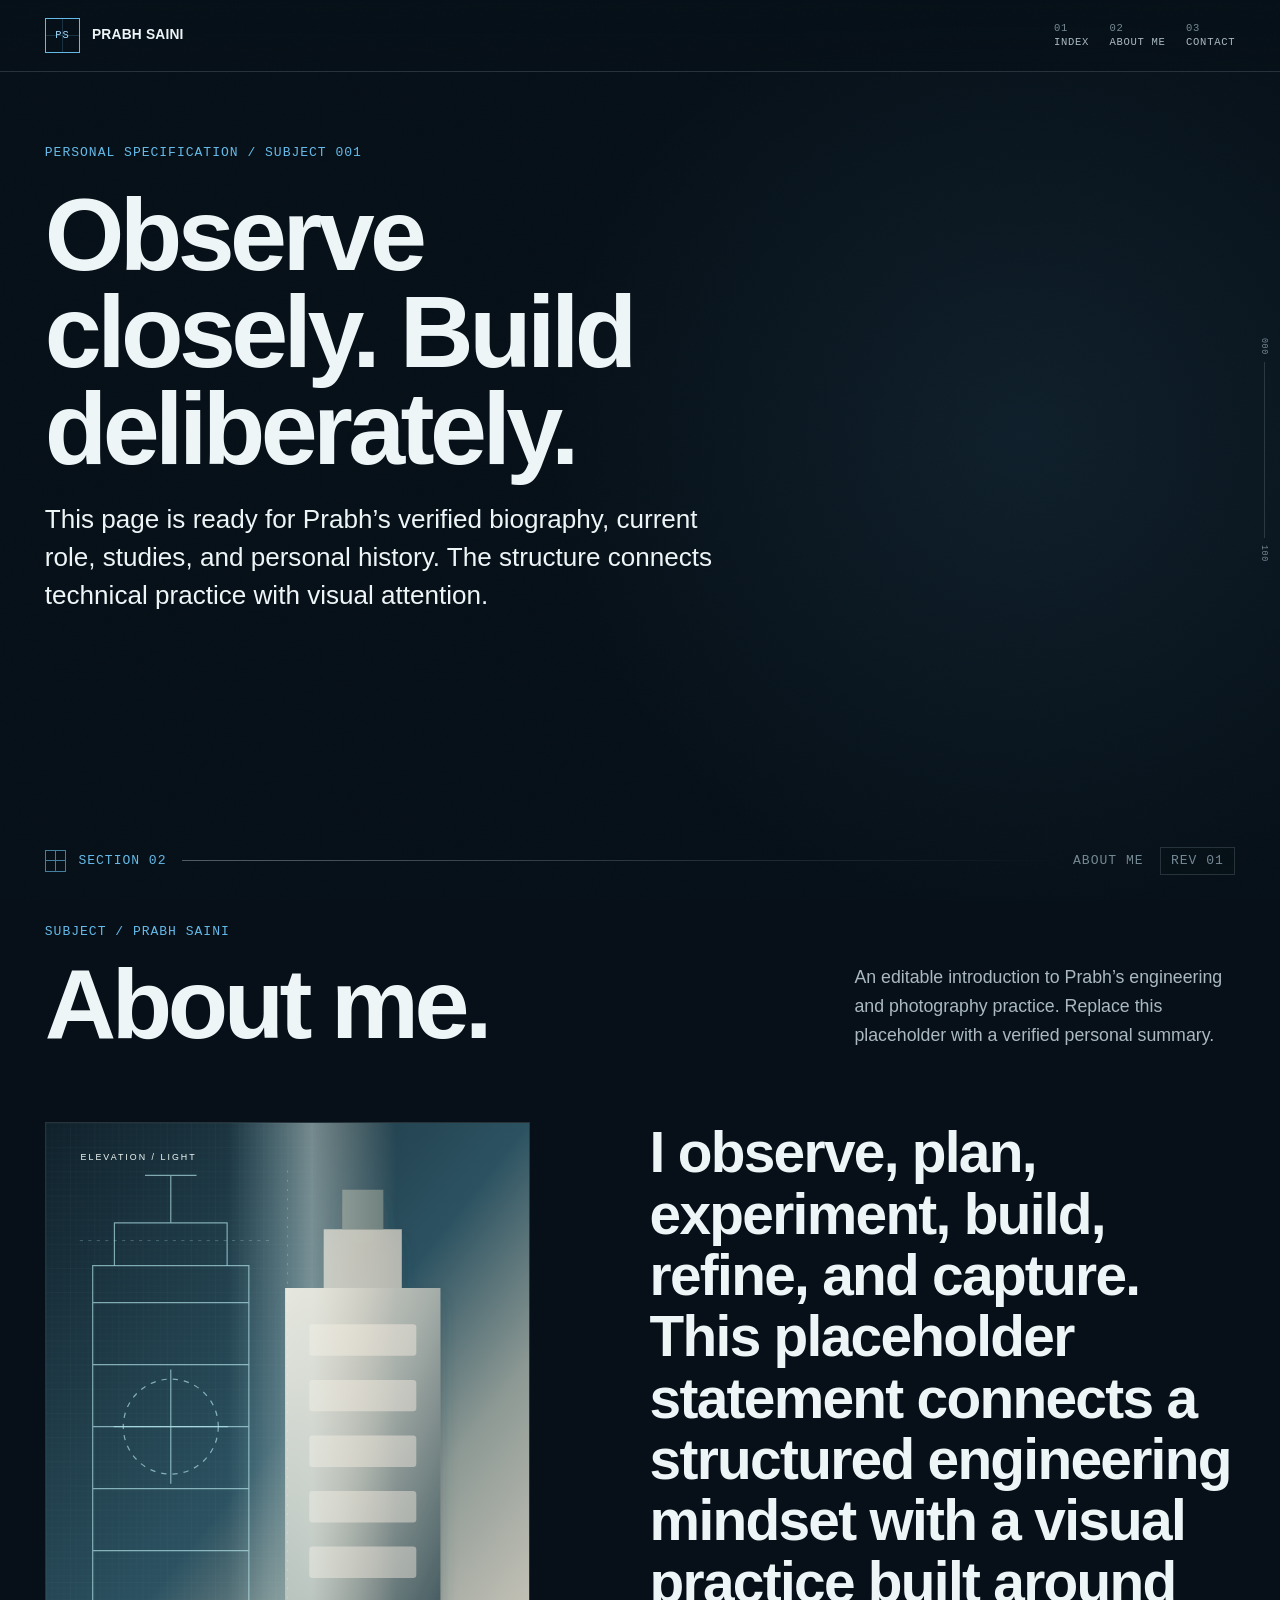
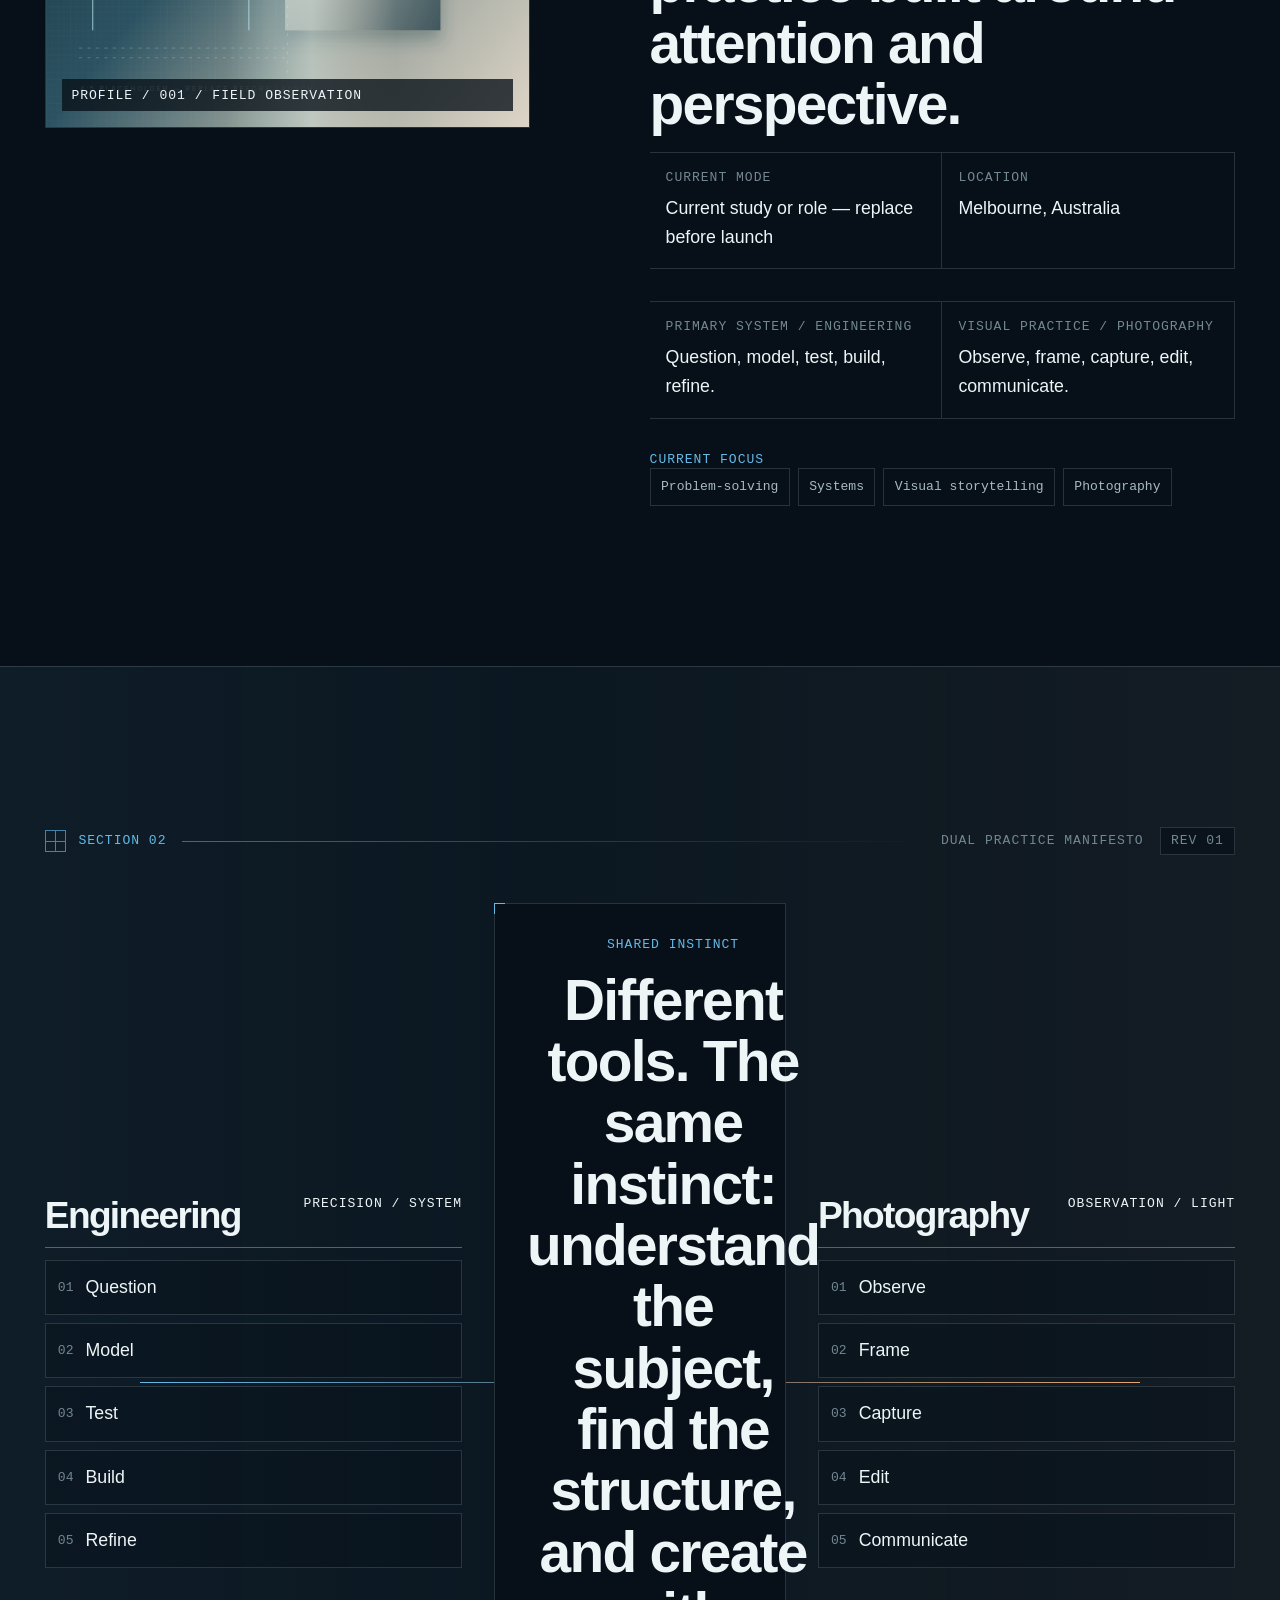
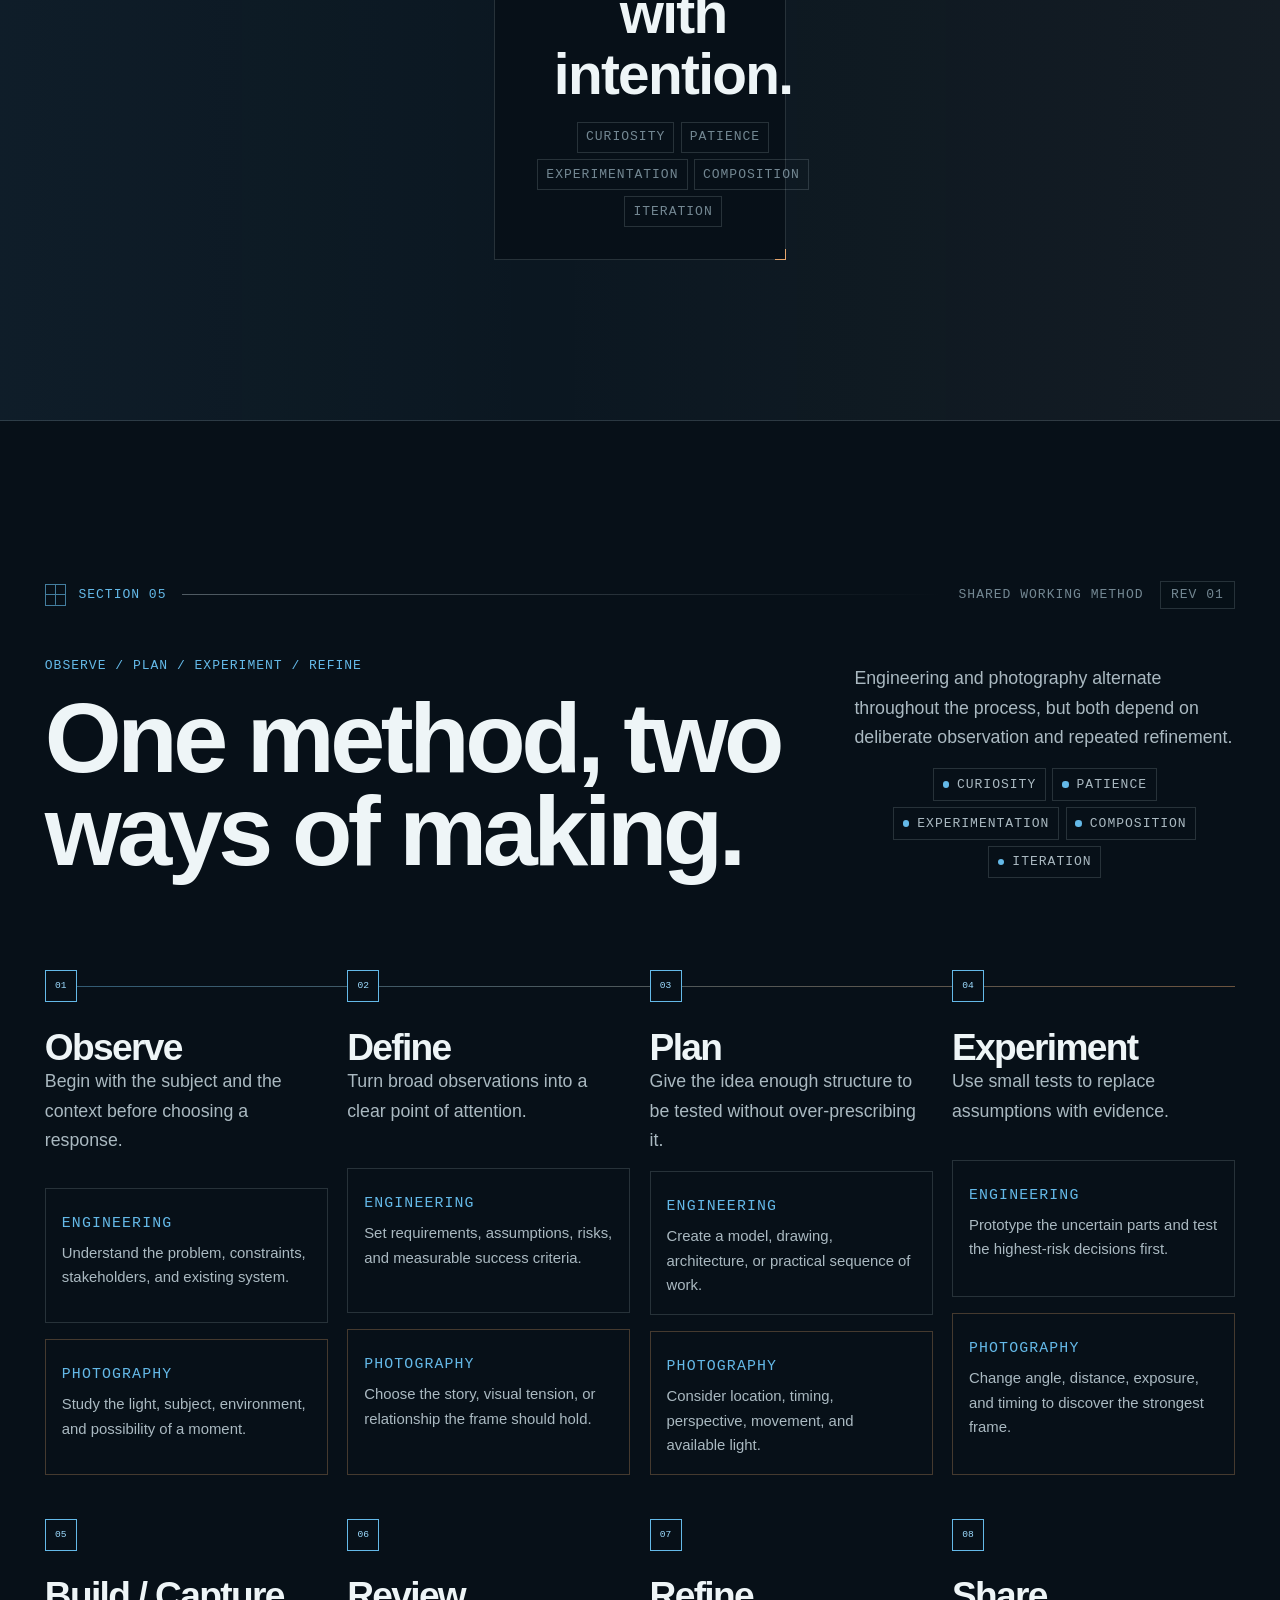
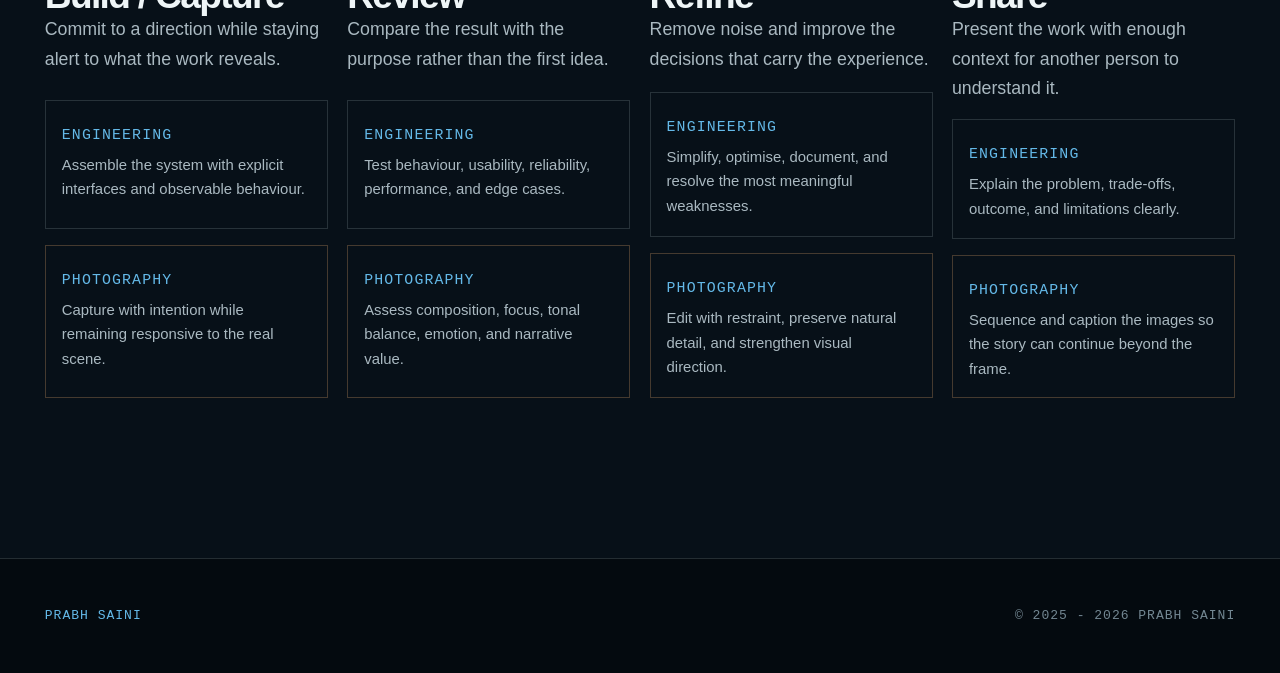
==== about/index.html @ 0a2c74df "Deploy Astro portfolio" ====
<!DOCTYPE html><html lang="en-AU"> <head><meta charset="UTF-8"><meta name="viewport" content="width=device-width, initial-scale=1"><meta name="theme-color" content="#071018"><meta name="color-scheme" content="dark"><meta name="generator" content="Astro v7.1.1"><link rel="icon" type="image/svg+xml" href="/favicon.svg"><link rel="sitemap" href="/sitemap-index.xml"><title>About — Prabh Saini</title> <meta name="description" content="About Prabh Saini’s connected engineering and photography practice."> <link rel="canonical" href="https://prabhsaini.au/about/"> <meta name="robots" content="noindex, follow"> <meta property="og:type" content="website"> <meta property="og:title" content="About — Prabh Saini"> <meta property="og:description" content="About Prabh Saini’s connected engineering and photography practice."> <meta property="og:url" content="https://prabhsaini.au/about/"> <meta property="og:image" content="https://prabhsaini.au/social-preview-placeholder.svg"> <meta property="og:site_name" content="Prabh Saini"> <meta property="og:locale" content="en_AU"> <meta name="twitter:card" content="summary_large_image"> <meta name="twitter:title" content="About — Prabh Saini"> <meta name="twitter:description" content="About Prabh Saini’s connected engineering and photography practice."> <meta name="twitter:image" content="https://prabhsaini.au/social-preview-placeholder.svg"> <style>.shared-principle-node[data-astro-cid-hd32jpot]{align-items:center;gap:var(--space-2);border:1px solid var(--colour-line-secondary);color:var(--colour-text-secondary);padding:.4rem .55rem;display:inline-flex}.shared-principle-node[data-astro-cid-hd32jpot]:before{aspect-ratio:1;content:"";background:var(--colour-accent-blue);border-radius:50%;width:.4rem}
</style><link rel="stylesheet" href="/assets/BaseLayout.zfafCx65.css"></head> <body class> <a class="skip-link" href="#main-content">Skip to main content</a> <header class="site-header" data-site-header> <a class="site-identity" href="/" aria-label="Prabh Saini — home"> <span class="site-identity__mark" aria-hidden="true">PS</span> <span class="site-identity__text"> <strong>Prabh Saini</strong> </span> </a> <nav class="desktop-navigation" aria-label="Primary navigation"> <ol role="list"> <li> <a href="/" data-section-link="hero"> <span aria-hidden="true">01</span> Index </a> </li><li> <a href="/#about" data-section-link="about"> <span aria-hidden="true">02</span> About me </a> </li><li> <a href="/#contact" data-section-link="contact"> <span aria-hidden="true">03</span> Contact </a> </li> </ol> </nav> <details class="mobile-navigation" data-mobile-nav> <summary> <span class="visually-hidden">Primary menu</span> <span class="mobile-navigation__label technical">Index</span> <span class="mobile-navigation__icon" aria-hidden="true"><i></i><i></i></span> </summary> <div class="mobile-navigation__sheet"> <p class="eyebrow">Drawing index / Navigate</p> <nav aria-label="Mobile navigation"> <ol role="list"> <li> <a href="/"> <span class="technical">01</span> Index </a> </li><li> <a href="/#about"> <span class="technical">02</span> About me </a> </li><li> <a href="/#contact"> <span class="technical">03</span> Contact </a> </li> </ol> </nav> <p class="mobile-navigation__status technical">Static build / Revision 01</p> </div> </details> </header> <div class="scroll-progress" aria-hidden="true"> <span class="scroll-progress__label technical">000</span> <span class="scroll-progress__track"><i data-scroll-progress></i></span> <span class="scroll-progress__label technical">100</span> </div> <main id="main-content" tabindex="-1">  <header class="page-hero"> <div class="blueprint-grid" aria-hidden="true"></div> <div class="page-shell page-hero__layout"> <div class="page-hero__copy"> <p class="eyebrow">Personal specification / Subject 001</p> <h1>Observe closely. Build deliberately.</h1> <p class="lede">
This page is ready for Prabh’s verified biography, current role, studies, and personal
					history. The structure connects technical practice with visual attention.
</p> </div> </div> </header> <section class="section-shell page-shell" id="about" aria-labelledby="about-title"> <div class="section-indicator"> <span class="section-marker technical">Section 02</span> <span class="section-indicator__line" aria-hidden="true"></span> <span class="technical">About me</span> <span class="revision-tag technical">REV 01</span> </div> <div class="section-heading" data-reveal> <div> <p class="eyebrow">Subject / Prabh Saini</p> <h2 id="about-title">About me.</h2> </div> <p>An editable introduction to Prabh’s engineering and photography practice. Replace this placeholder with a verified personal summary.</p> </div> <div class="profile-specification"> <figure data-reveal="true" class="technical-frame profile-specification__image"> <div class="crop-marks" aria-hidden="true"></div>  <div data-image-frame>  <img src="/assets/blueprint-portrait-4x5.Lexrg_JC_ZaCKYN.svg" srcset="/assets/blueprint-portrait-4x5.Lexrg_JC_Z2chwe2.svg 400w, /assets/blueprint-portrait-4x5.Lexrg_JC_Tl4GO.svg 640w, /assets/blueprint-portrait-4x5.Lexrg_JC_ZwLCl6.svg 960w, /assets/blueprint-portrait-4x5.Lexrg_JC_ZaCKYN.svg 1200w" alt="Portrait-format blueprint-to-reality placeholder awaiting Prabh’s profile photograph." sizes="(max-width: 48rem) 88vw, 42vw" loading="lazy" decoding="async" width="1200" height="1500"> </div> <figcaption class="technical">Profile / 001 / Field observation</figcaption>  </figure> <div class="profile-specification__content" data-reveal> <div class="profile-specification__biography"> <p class="statement">I observe, plan, experiment, build, refine, and capture. This placeholder statement connects a structured engineering mindset with a visual practice built around attention and perspective.</p> <dl class="specification-list"> <div> <dt class="technical">Current mode</dt> <dd>Current study or role — replace before launch</dd> </div> <div> <dt class="technical">Location</dt> <dd>Melbourne, Australia</dd> </div> </dl> </div> <dl class="specification-list"> <div> <dt class="technical">Primary system / Engineering</dt> <dd>Question, model, test, build, refine.</dd> </div> <div> <dt class="technical">Visual practice / Photography</dt> <dd>Observe, frame, capture, edit, communicate.</dd> </div> </dl> <div> <p class="eyebrow">Current focus</p> <ul class="principles-list" role="list"> <li>Problem-solving</li><li>Systems</li><li>Visual storytelling</li><li>Photography</li> </ul> </div>  </div> </div> </section> <section class="manifesto section-shell" aria-labelledby="manifesto-title"> <div class="page-shell"> <div class="section-indicator"> <span class="section-marker technical">Section 02</span> <span class="section-indicator__line" aria-hidden="true"></span> <span class="technical">Dual practice manifesto</span> <span class="revision-tag technical">REV 01</span> </div> <h2 class="visually-hidden" id="manifesto-title">How engineering and photography connect</h2> <div class="manifesto__diagram"> <div class="practice-path" data-reveal> <div class="practice-path__heading"> <h3>Engineering</h3> <span class="technical">Precision / System</span> </div> <ol role="list"> <li>Question</li><li>Model</li><li>Test</li><li>Build</li><li>Refine</li> </ol> </div> <div class="manifesto__shared technical-frame" data-reveal> <p class="eyebrow">Shared instinct</p> <p class="statement">Different tools. The same instinct: understand the subject, find the structure, and create with intention.</p> <div class="shared-nodes technical"> <span>Curiosity</span><span>Patience</span><span>Experimentation</span><span>Composition</span><span>Iteration</span> </div> </div> <div class="practice-path" data-reveal> <div class="practice-path__heading"> <h3>Photography</h3> <span class="technical">Observation / Light</span> </div> <ol role="list"> <li>Observe</li><li>Frame</li><li>Capture</li><li>Edit</li><li>Communicate</li> </ol> </div> <div class="manifesto__connection" aria-hidden="true"> <span class="construction-line" data-draw aria-hidden="true"></span> </div> </div> </div> </section> <section class="section-shell page-shell" id="process" aria-labelledby="process-title"> <div class="section-indicator"> <span class="section-marker technical">Section 05</span> <span class="section-indicator__line" aria-hidden="true"></span> <span class="technical">Shared working method</span> <span class="revision-tag technical">REV 01</span> </div> <div class="section-heading" data-reveal> <div> <p class="eyebrow">Observe / Plan / Experiment / Refine</p> <h2 id="process-title">One method, two ways of making.</h2> </div> <div> <p>
Engineering and photography alternate throughout the process, but both depend on deliberate
				observation and repeated refinement.
</p> <div class="shared-nodes"> <span class="shared-principle-node technical" data-astro-cid-hd32jpot>Curiosity</span><span class="shared-principle-node technical" data-astro-cid-hd32jpot>Patience</span><span class="shared-principle-node technical" data-astro-cid-hd32jpot>Experimentation</span><span class="shared-principle-node technical" data-astro-cid-hd32jpot>Composition</span><span class="shared-principle-node technical" data-astro-cid-hd32jpot>Iteration</span> </div> </div> </div> <div class="process-diagram"> <article class="process-step" data-reveal> <div> <h3>Observe</h3> <p>Begin with the subject and the context before choosing a response.</p> </div> <div class="process-step__practice"> <p class="eyebrow">Engineering</p> <p>Understand the problem, constraints, stakeholders, and existing system.</p> </div> <div class="process-step__practice process-step__practice--photo"> <p class="eyebrow">Photography</p> <p>Study the light, subject, environment, and possibility of a moment.</p> </div> </article><article class="process-step" data-reveal> <div> <h3>Define</h3> <p>Turn broad observations into a clear point of attention.</p> </div> <div class="process-step__practice"> <p class="eyebrow">Engineering</p> <p>Set requirements, assumptions, risks, and measurable success criteria.</p> </div> <div class="process-step__practice process-step__practice--photo"> <p class="eyebrow">Photography</p> <p>Choose the story, visual tension, or relationship the frame should hold.</p> </div> </article><article class="process-step" data-reveal> <div> <h3>Plan</h3> <p>Give the idea enough structure to be tested without over-prescribing it.</p> </div> <div class="process-step__practice"> <p class="eyebrow">Engineering</p> <p>Create a model, drawing, architecture, or practical sequence of work.</p> </div> <div class="process-step__practice process-step__practice--photo"> <p class="eyebrow">Photography</p> <p>Consider location, timing, perspective, movement, and available light.</p> </div> </article><article class="process-step" data-reveal> <div> <h3>Experiment</h3> <p>Use small tests to replace assumptions with evidence.</p> </div> <div class="process-step__practice"> <p class="eyebrow">Engineering</p> <p>Prototype the uncertain parts and test the highest-risk decisions first.</p> </div> <div class="process-step__practice process-step__practice--photo"> <p class="eyebrow">Photography</p> <p>Change angle, distance, exposure, and timing to discover the strongest frame.</p> </div> </article><article class="process-step" data-reveal> <div> <h3>Build / Capture</h3> <p>Commit to a direction while staying alert to what the work reveals.</p> </div> <div class="process-step__practice"> <p class="eyebrow">Engineering</p> <p>Assemble the system with explicit interfaces and observable behaviour.</p> </div> <div class="process-step__practice process-step__practice--photo"> <p class="eyebrow">Photography</p> <p>Capture with intention while remaining responsive to the real scene.</p> </div> </article><article class="process-step" data-reveal> <div> <h3>Review</h3> <p>Compare the result with the purpose rather than the first idea.</p> </div> <div class="process-step__practice"> <p class="eyebrow">Engineering</p> <p>Test behaviour, usability, reliability, performance, and edge cases.</p> </div> <div class="process-step__practice process-step__practice--photo"> <p class="eyebrow">Photography</p> <p>Assess composition, focus, tonal balance, emotion, and narrative value.</p> </div> </article><article class="process-step" data-reveal> <div> <h3>Refine</h3> <p>Remove noise and improve the decisions that carry the experience.</p> </div> <div class="process-step__practice"> <p class="eyebrow">Engineering</p> <p>Simplify, optimise, document, and resolve the most meaningful weaknesses.</p> </div> <div class="process-step__practice process-step__practice--photo"> <p class="eyebrow">Photography</p> <p>Edit with restraint, preserve natural detail, and strengthen visual direction.</p> </div> </article><article class="process-step" data-reveal> <div> <h3>Share</h3> <p>Present the work with enough context for another person to understand it.</p> </div> <div class="process-step__practice"> <p class="eyebrow">Engineering</p> <p>Explain the problem, trade-offs, outcome, and limitations clearly.</p> </div> <div class="process-step__practice process-step__practice--photo"> <p class="eyebrow">Photography</p> <p>Sequence and caption the images so the story can continue beyond the frame.</p> </div> </article> </div> </section>  </main> <footer class="site-footer"> <div class="site-footer__identity"> <p class="eyebrow">Prabh Saini</p> </div> <div class="site-footer__meta technical"> <span>© 2025 - 2026 Prabh Saini</span> </div> </footer> <script type="module" src="/assets/BaseLayout.astro_astro_type_script_index_0_lang.kiUaNgzk.js"></script></body> </html>
---- assets/BaseLayout.zfafCx65.css ----
:root{--colour-background-primary:#071018;--colour-background-secondary:#0b1721;--colour-background-deep:#040a0f;--colour-surface:#101f2b;--colour-surface-elevated:#152735;--colour-line-primary:#deeef557;--colour-line-secondary:#deeef526;--colour-grid:#73b5dc17;--colour-text-primary:#eef5f7;--colour-text-secondary:#aab9c1;--colour-text-muted:#738792;--colour-accent-blue:#64b9e8;--colour-accent-bright:#9ddcff;--colour-accent-warm:#e6a66d;--colour-focus:#bce9ff;--colour-error:#ff8f8f;--colour-success:#84c9b1;--font-display:"Arial Narrow", "Aptos Display", "Segoe UI Variable Display", "Segoe UI", sans-serif;--font-body:"Aptos", "Segoe UI Variable Text", "Segoe UI", sans-serif;--font-technical:"Cascadia Mono", "SFMono-Regular", Consolas, "Liberation Mono", monospace;--step--1:clamp(.75rem, .72rem + .12vw, .82rem);--step-0:clamp(1rem, .95rem + .2vw, 1.125rem);--step-1:clamp(1.25rem, 1.11rem + .65vw, 1.65rem);--step-2:clamp(1.6rem, 1.32rem + 1.25vw, 2.4rem);--step-3:clamp(2.1rem, 1.55rem + 2.5vw, 3.75rem);--step-4:clamp(3rem, 1.7rem + 5.6vw, 6.75rem);--step-hero:clamp(4.1rem, 1.35rem + 11vw, 11.8rem);--space-1:.25rem;--space-2:.5rem;--space-3:.75rem;--space-4:1rem;--space-5:1.5rem;--space-6:2rem;--space-7:3rem;--space-8:4.5rem;--space-9:7rem;--space-10:10rem;--page-gutter:clamp(1rem, 3.5vw, 4.5rem);--content-max:94rem;--reading-max:44rem;--header-height:4.5rem;--grid-columns:12;--grid-gap:clamp(.75rem, 1.5vw, 1.5rem);--line-hairline:1px;--radius-small:.2rem;--radius-medium:.6rem;--shadow-deep:0 2rem 6rem #00000061;--focus-ring:0 0 0 3px #bce9ff47;--ease-interface:cubic-bezier(.22, 1, .36, 1);--ease-cinematic:cubic-bezier(.76, 0, .24, 1);--duration-fast:.18s;--duration-medium:.42s;--duration-slow:.9s}@media (width<=64rem){:root{--grid-columns:6;--header-height:4rem;--space-10:8rem}}@media (width<=40rem){:root{--grid-columns:4;--page-gutter:clamp(1rem, 4.5vw, 1.5rem);--space-9:5rem;--space-10:6rem}}*,:before,:after{box-sizing:border-box}html{scroll-behavior:smooth;text-size-adjust:100%}body,h1,h2,h3,h4,p,figure,blockquote,dl,dd{margin:0}body{min-width:20rem;min-height:100vh}ul[role=list],ol[role=list]{margin:0;padding:0;list-style:none}img,picture,svg,canvas,video{max-width:100%;display:block}img{height:auto}button,input,textarea,select{font:inherit}button,a{-webkit-tap-highlight-color:transparent}button{border:0}table{border-collapse:collapse}:target{scroll-margin-block:calc(var(--header-height) + 1.5rem)}@media (prefers-reduced-motion:reduce){html{scroll-behavior:auto}}body{font-family:var(--font-body);font-size:var(--step-0);color:var(--colour-text-primary);font-synthesis:none;text-rendering:optimizelegibility;line-height:1.65}h1,h2,h3,h4,.display-type{font-family:var(--font-display);letter-spacing:-.045em;text-wrap:balance;font-weight:650;line-height:.95}h1{font-size:var(--step-hero)}h2{font-size:var(--step-4)}h3{font-size:var(--step-2);line-height:1.08}h4{font-size:var(--step-1);line-height:1.2}p{color:var(--colour-text-secondary)}.technical,.eyebrow,.meta,.annotation{font-family:var(--font-technical);font-size:var(--step--1);letter-spacing:.075em;text-transform:uppercase;line-height:1.35}.eyebrow{color:var(--colour-accent-blue)}.lede{max-width:48rem;font-size:var(--step-1);color:var(--colour-text-primary);line-height:1.45}.statement{font-family:var(--font-display);font-size:var(--step-3);letter-spacing:-.03em;color:var(--colour-text-primary);text-wrap:balance;font-weight:560;line-height:1.08}.prose{max-width:var(--reading-max)}.prose>*+*{margin-block-start:1.2em}.prose h2,.prose h3{margin-block-start:1.8em}.prose ul,.prose ol{color:var(--colour-text-secondary);padding-inline-start:1.2rem}.prose li+li{margin-block-start:.45rem}@media (width<=40rem){h1,h2,h3{letter-spacing:-.035em}}.blueprint-grid{z-index:-1;pointer-events:none;background-image:linear-gradient(to right, var(--colour-grid) 1px, transparent 1px), linear-gradient(to bottom, var(--colour-grid) 1px, transparent 1px), linear-gradient(to right, #73b5dc0a 1px, transparent 1px), linear-gradient(to bottom, #73b5dc0a 1px, transparent 1px);background-position:50%;background-size:clamp(4rem,7vw,7rem) clamp(4rem,7vw,7rem),clamp(4rem,7vw,7rem) clamp(4rem,7vw,7rem),1rem 1rem,1rem 1rem;position:absolute;inset:0;mask-image:linear-gradient(#000,#000000b3 70%,#0000)}.technical-frame{border:1px solid var(--colour-line-secondary);background:linear-gradient(135deg,#64b9e80d,#0000 38%);position:relative}.technical-frame:before,.technical-frame:after{content:"";pointer-events:none;width:.7rem;height:.7rem;position:absolute}.technical-frame:before{border-block-start:1px solid var(--colour-accent-blue);border-inline-start:1px solid var(--colour-accent-blue);inset:-1px auto auto -1px}.technical-frame:after{border-inline-end:1px solid var(--colour-accent-warm);border-block-end:1px solid var(--colour-accent-warm);inset:auto -1px -1px auto}.crop-marks{pointer-events:none;background:linear-gradient(var(--colour-line-primary), var(--colour-line-primary)) 0 0 / 1.1rem 1px no-repeat, linear-gradient(var(--colour-line-primary), var(--colour-line-primary)) 0 0 / 1px 1.1rem no-repeat, linear-gradient(var(--colour-line-primary), var(--colour-line-primary)) 100% 0 / 1.1rem 1px no-repeat, linear-gradient(var(--colour-line-primary), var(--colour-line-primary)) 100% 0 / 1px 1.1rem no-repeat, linear-gradient(var(--colour-line-primary), var(--colour-line-primary)) 0 100% / 1.1rem 1px no-repeat, linear-gradient(var(--colour-line-primary), var(--colour-line-primary)) 0 100% / 1px 1.1rem no-repeat, linear-gradient(var(--colour-line-primary), var(--colour-line-primary)) 100% 100% / 1.1rem 1px no-repeat, linear-gradient(var(--colour-line-primary), var(--colour-line-primary)) 100% 100% / 1px 1.1rem no-repeat;position:absolute;inset:-.7rem}.dimension-line{align-items:center;gap:var(--space-3);color:var(--colour-text-muted);display:flex}.dimension-line:before,.dimension-line:after{content:"";background:var(--colour-line-secondary);flex:1;height:1px}.section-marker{align-items:center;gap:var(--space-3);color:var(--colour-accent-blue);display:inline-flex}.section-marker:before{content:"";opacity:.65;background:linear-gradient(currentColor,currentColor) 50%/1px 100% no-repeat,linear-gradient(90deg,currentColor,currentColor) 50%/100% 1px no-repeat;border:1px solid;width:1.35rem;height:1.35rem}.revision-tag{border:1px solid var(--colour-line-secondary);min-height:1.75rem;color:var(--colour-text-muted);background:#071018b3;align-items:center;padding-inline:.65rem;display:inline-flex}.focus-reticle{aspect-ratio:1;pointer-events:none;border:1px solid #9ddcffa6;width:clamp(4rem,8vw,7.5rem);position:absolute;inset:50% auto auto 50%;transform:translate(-50%,-50%)}.focus-reticle:before,.focus-reticle:after{content:"";background:#9ddcff80;position:absolute;inset:50% auto auto 50%;transform:translate(-50%,-50%)}.focus-reticle:before{width:145%;height:1px}.focus-reticle:after{width:1px;height:145%}.coordinate-label{color:var(--colour-text-muted);white-space:nowrap}.construction-line{background:linear-gradient(90deg, transparent, var(--colour-line-primary), transparent);transform-origin:0;height:1px}.blueprint-reveal{clip-path:inset(0);transition:clip-path var(--duration-slow) var(--ease-cinematic), filter var(--duration-slow) var(--ease-cinematic)}[data-motion=ready] .blueprint-reveal:not(.is-visible){clip-path:inset(0 100% 0 0);filter:saturate(.2)}@media (width<=40rem){.blueprint-grid{opacity:.72;background-size:4.5rem 4.5rem,4.5rem 4.5rem,1rem 1rem,1rem 1rem}}html{background:var(--colour-background-primary);scrollbar-color:var(--colour-accent-blue) var(--colour-background-deep)}body{background:radial-gradient(circle at 80% 8%, #64b9e817, transparent 30rem), var(--colour-background-primary);overflow-x:clip}body:before{z-index:1000;content:"";pointer-events:none;opacity:.17;mix-blend-mode:soft-light;background-image:url("data:image/svg+xml,%3Csvg viewBox='0 0 180 180' xmlns='http://www.w3.org/2000/svg'%3E%3Cfilter id='n'%3E%3CfeTurbulence type='fractalNoise' baseFrequency='.9' numOctaves='3' stitchTiles='stitch'/%3E%3C/filter%3E%3Crect width='100%25' height='100%25' filter='url(%23n)' opacity='.42'/%3E%3C/svg%3E");background-size:180px;position:fixed;inset:0}body.navigation-open{overflow:hidden}::selection{color:var(--colour-background-deep);background:var(--colour-accent-bright)}a{color:inherit;text-underline-offset:.23em;text-decoration-thickness:1px}a:hover{color:var(--colour-accent-bright)}:focus-visible{outline:2px solid var(--colour-focus);outline-offset:4px;box-shadow:var(--focus-ring)}.skip-link{inset:0 auto auto var(--page-gutter);z-index:2000;color:var(--colour-background-primary);background:var(--colour-focus);transition:transform var(--duration-fast) var(--ease-interface);padding:.8rem 1rem;position:fixed;transform:translateY(-140%)}.skip-link:focus{transform:translateY(.75rem)}.visually-hidden{clip:rect(0, 0, 0, 0)!important;white-space:nowrap!important;border:0!important;width:1px!important;height:1px!important;margin:-1px!important;padding:0!important;position:absolute!important;overflow:hidden!important}.page-shell{width:min(100% - (2 * var(--page-gutter)), var(--content-max));margin-inline:auto}.content-grid{grid-template-columns:repeat(var(--grid-columns), minmax(0, 1fr));gap:var(--grid-gap);display:grid}.section-shell{padding-block:var(--space-10);position:relative}.section-shell--compact{padding-block:var(--space-8)}.section-heading{align-items:end;gap:var(--space-7);grid-template-columns:minmax(0,4fr) minmax(16rem,2fr);margin-block-end:var(--space-8);display:grid}.section-heading>div>*+*{margin-block-start:var(--space-4)}.section-heading>p{max-width:36rem}.section-indicator{align-items:center;gap:var(--space-4);color:var(--colour-text-muted);grid-template-columns:auto minmax(2rem,1fr) auto auto;margin-block-end:var(--space-7);display:grid}.section-indicator__line{background:linear-gradient(90deg, var(--colour-line-primary), transparent);height:1px}.actions{gap:var(--space-3);flex-wrap:wrap;display:flex}.button{border:1px solid var(--colour-accent-blue);min-height:3rem;font-family:var(--font-technical);font-size:var(--step--1);letter-spacing:.06em;text-transform:uppercase;color:var(--colour-background-deep);background:var(--colour-accent-blue);transition:color var(--duration-fast), background var(--duration-fast), border-color var(--duration-fast), transform var(--duration-fast);justify-content:center;align-items:center;gap:.7rem;padding:.75rem 1.1rem;text-decoration:none;display:inline-flex;position:relative}.button:hover{color:var(--colour-background-deep);background:var(--colour-accent-bright);border-color:var(--colour-accent-bright);transform:translateY(-2px)}.button--secondary{color:var(--colour-text-primary);border-color:var(--colour-line-primary);background:0 0}.button--secondary:hover{color:var(--colour-text-primary);background:#64b9e81a}.text-link{font-family:var(--font-technical);font-size:var(--step--1);letter-spacing:.05em;text-transform:uppercase;color:var(--colour-accent-bright);align-items:center;gap:.5rem;display:inline-flex}.site-header{z-index:500;height:var(--header-height);justify-content:space-between;align-items:center;gap:var(--space-5);padding-inline:var(--page-gutter);border-block-end:1px solid var(--colour-line-secondary);backdrop-filter:blur(14px);background:linear-gradient(#071018f2,#071018cc);display:flex;position:fixed;inset:0 0 auto}.site-identity{align-items:center;gap:var(--space-3);text-decoration:none;display:inline-flex}.site-identity__mark{aspect-ratio:1;border:1px solid var(--colour-accent-blue);width:2.2rem;font-family:var(--font-technical);letter-spacing:.08em;color:var(--colour-accent-bright);background:linear-gradient(90deg,#0000 49%,#64b9e833 50%,#0000 51%),linear-gradient(#0000 49%,#64b9e833 50%,#0000 51%);place-items:center;font-size:.65rem;display:grid}.site-identity__text{line-height:1.05;display:grid}.site-identity__text strong{font-family:var(--font-display);letter-spacing:.015em;text-transform:uppercase;font-size:.86rem}.site-identity__text small{font-family:var(--font-technical);letter-spacing:.06em;color:var(--colour-text-muted);text-transform:uppercase;margin-block-start:.3rem;font-size:.55rem}.desktop-navigation ol{align-items:center;gap:clamp(.8rem,1.6vw,1.8rem);display:flex}.desktop-navigation a{font-family:var(--font-technical);letter-spacing:.065em;text-transform:uppercase;color:var(--colour-text-secondary);flex-direction:column;font-size:.66rem;line-height:1.25;text-decoration:none;display:flex}.desktop-navigation a>span{color:var(--colour-text-muted);transition:color var(--duration-fast)}.desktop-navigation a:hover,.desktop-navigation a[aria-current=location]{color:var(--colour-text-primary)}.desktop-navigation a[aria-current=location]>span{color:var(--colour-accent-blue)}.mobile-navigation{display:none}.scroll-progress{z-index:450;color:var(--colour-text-muted);justify-items:center;gap:.45rem;display:grid;position:fixed;inset:50% .65rem auto auto;transform:translateY(-50%)}.scroll-progress__label{writing-mode:vertical-rl;font-size:.52rem}.scroll-progress__track{background:var(--colour-line-secondary);width:1px;height:min(22vh,11rem);display:block;position:relative}.scroll-progress__track i{background:var(--colour-accent-blue);transform-origin:top;display:block;position:absolute;inset:0;transform:scaleY(0)}.hero{min-height:100svh;padding-block:calc(var(--header-height) + var(--space-7)) var(--space-7);isolation:isolate;align-items:end;display:grid;position:relative}.hero:after{z-index:-1;content:"";background:linear-gradient(transparent, var(--colour-background-primary));pointer-events:none;height:15rem;position:absolute;inset:auto 0 0}.hero__calibration{inset:calc(var(--header-height) + 2rem) var(--page-gutter) auto;color:var(--colour-text-muted);justify-content:space-between;display:flex;position:absolute}.hero__scan{z-index:4;pointer-events:none;background:linear-gradient(90deg, transparent, var(--colour-accent-bright), transparent);opacity:0;height:1px;position:absolute;inset:0}.hero[data-intro=running] .hero__scan{opacity:.35;animation:2.2s linear .4s scan}.hero__layout{gap:var(--grid-gap);width:min(100% - (2 * var(--page-gutter)), var(--content-max));grid-template-columns:repeat(12,minmax(0,1fr));margin-inline:auto;display:grid;position:relative}.hero__identity{z-index:3;pointer-events:none;grid-column:1/-1;align-self:end;padding-block-start:4rem;position:relative}.hero__discipline{align-items:center;gap:var(--space-4);color:var(--colour-accent-blue);margin-block-end:var(--space-3);display:flex}.hero__discipline:after{content:"";background:var(--colour-line-primary);width:clamp(4rem,15vw,12rem);height:1px}.hero__name{z-index:2;text-transform:uppercase;text-shadow:0 0 3rem #071018e6;max-width:13ch;position:relative}.hero__name span{display:block}.hero__name span:last-child{color:#0000;-webkit-text-stroke:1px var(--colour-text-primary);margin-inline-start:clamp(1.5rem,11vw,10rem)}.hero__photograph{z-index:1;aspect-ratio:1;pointer-events:none;grid-area:1/10/auto/-1;place-self:start end;width:min(28vw,13.5rem);margin:0;position:relative;overflow:visible}.hero__photograph img{object-fit:contain;width:100%;height:100%;display:block}.hero__support{z-index:5;gap:var(--space-5);pointer-events:auto;grid-column:1/span 5;align-self:end;margin-block-start:var(--space-6);display:grid;position:relative}.hero__support .lede{max-width:35rem}.hero__quote{padding:var(--space-5);border-inline-start:1px solid var(--colour-accent-warm);backdrop-filter:blur(10px);background:#071018bf;grid-column:7/-1;align-self:end}.hero__quote blockquote{font-family:var(--font-display);color:var(--colour-text-primary);font-size:clamp(1.05rem,1.5vw,1.45rem);font-style:italic;line-height:1.4}.hero__skip{inset:calc(var(--header-height) + 4rem) var(--page-gutter) auto auto;z-index:20;border:1px solid var(--colour-line-primary);color:var(--colour-text-secondary);cursor:pointer;background:#071018d1;padding:.5rem .7rem;position:absolute;display:none!important}.hero__skip[hidden]{display:none}.focus-reticle__label{color:var(--colour-accent-bright);white-space:nowrap;position:absolute;inset:calc(100% + .5rem) auto auto 0}.profile-specification{gap:var(--grid-gap);grid-template-columns:repeat(12,minmax(0,1fr));align-items:start;display:grid}.profile-specification__image{aspect-ratio:4/5;grid-column:1/span 5;position:relative;overflow:hidden}.profile-specification__image img{object-fit:cover;filter:saturate(.72)contrast(1.05);width:100%;height:100%;transition:filter 1.2s var(--ease-cinematic)}.profile-specification__image.is-visible img{filter:saturate()contrast()}.profile-specification__image figcaption{color:var(--colour-text-primary);background:#071018c7;padding:.45rem .6rem;position:absolute;inset:auto 1rem 1rem}.profile-specification__content{gap:var(--space-6);grid-column:7/-1;display:grid}.profile-specification__biography{gap:var(--space-4);display:grid}.specification-list{border-block-start:1px solid var(--colour-line-secondary);grid-template-columns:repeat(2,minmax(0,1fr));display:grid}.specification-list>div{padding:var(--space-4);border-inline-end:1px solid var(--colour-line-secondary);border-block-end:1px solid var(--colour-line-secondary)}.specification-list dt{color:var(--colour-text-muted);margin-block-end:.45rem}.specification-list dd{color:var(--colour-text-primary)}.principles-list{gap:var(--space-2);flex-wrap:wrap;display:flex}.principles-list li{border:1px solid var(--colour-line-secondary);font-family:var(--font-technical);font-size:var(--step--1);color:var(--colour-text-secondary);padding:.45rem .65rem}.manifesto{background:linear-gradient(90deg, #64b9e80a, transparent 42%, #e6a66d0a), var(--colour-background-secondary);border-block:1px solid var(--colour-line-secondary);overflow:hidden}.manifesto__diagram{gap:var(--space-6);grid-template-columns:1fr minmax(17rem,.7fr) 1fr;align-items:center;min-height:34rem;display:grid;position:relative}.practice-path{gap:var(--space-3);display:grid}.practice-path__heading{border-block-end:1px solid var(--colour-line-primary);justify-content:space-between;padding-block-end:var(--space-3);display:flex}.practice-path ol{gap:var(--space-2);counter-reset:practice;display:grid}.practice-path li{gap:var(--space-3);border:1px solid var(--colour-line-secondary);counter-increment:practice;background:#0710186b;grid-template-columns:auto 1fr;align-items:center;padding:.75rem;display:grid}.practice-path li:before{content:counter(practice, decimal-leading-zero);font-family:var(--font-technical);font-size:var(--step--1);color:var(--colour-text-muted)}.manifesto__shared{z-index:2;gap:var(--space-4);padding:var(--space-6);text-align:center;background:var(--colour-background-primary);display:grid;position:relative}.shared-nodes{flex-wrap:wrap;justify-content:center;gap:.4rem;display:flex}.shared-nodes span{border:1px solid var(--colour-line-secondary);color:var(--colour-text-muted);padding:.35rem .5rem}.manifesto__connection{z-index:0;background:linear-gradient(90deg, var(--colour-accent-blue), var(--colour-line-primary), var(--colour-accent-warm));height:1px;position:absolute;inset:50% 8%}.project-register{gap:var(--grid-gap);grid-template-columns:repeat(12,minmax(0,1fr));display:grid}.project-card{border:1px solid var(--colour-line-secondary);background:var(--colour-background-secondary);min-height:34rem;transition:transform var(--duration-medium) var(--ease-interface), border-color var(--duration-medium), box-shadow var(--duration-medium);grid-column:span 6;grid-template-rows:auto 1fr;display:grid;position:relative;overflow:hidden}.project-card:nth-child(3n+1){grid-column:span 7}.project-card:nth-child(3n+2){grid-column:span 5}.project-card:hover,.project-card:focus-within{border-color:var(--colour-line-primary);transform:translateY(-.35rem);box-shadow:0 1.6rem 4rem #00000040}.project-card__image{background:linear-gradient(var(--colour-grid) 1px, transparent 1px), linear-gradient(90deg, var(--colour-grid) 1px, transparent 1px), var(--colour-surface);background-size:2rem 2rem;min-height:17rem;position:relative;overflow:hidden}.project-card__image img{object-fit:cover;filter:saturate(.55);width:100%;height:100%;min-height:17rem;transition:filter .7s var(--ease-cinematic), transform .9s var(--ease-cinematic)}.project-card:hover .project-card__image img,.project-card:focus-within .project-card__image img{filter:saturate();transform:scale(1.025)}.project-card__number{z-index:2;color:var(--colour-accent-bright);background:#071018cc;padding:.35rem .5rem;position:absolute;inset:1rem auto auto 1rem}.project-card__content{gap:var(--space-4);padding:var(--space-5);align-content:start;display:grid}.project-card__content h3 a{text-decoration:none}.project-card__content h3 a:after{content:"";position:absolute;inset:0}.project-card__meta,.metadata-list{gap:var(--space-2);flex-wrap:wrap;display:flex}.project-card__meta span,.metadata-list li{border:1px solid var(--colour-line-secondary);font-family:var(--font-technical);color:var(--colour-text-muted);text-transform:uppercase;padding:.32rem .45rem;font-size:.68rem}.featured-project{padding:var(--space-8);background:linear-gradient(135deg, #64b9e81f, transparent 45%), var(--colour-background-secondary);border:1px solid var(--colour-line-primary);margin-block-start:var(--space-9);position:relative;overflow:hidden}.featured-project__header{gap:var(--space-6);grid-template-columns:1fr auto;align-items:end;margin-block-end:var(--space-7);display:grid}.featured-project__header>div{gap:var(--space-3);display:grid}.featured-project__stages{gap:var(--space-3);grid-template-columns:repeat(4,1fr);display:grid}.featured-project__stage{min-height:15rem;padding:var(--space-4);border:1px solid var(--colour-line-secondary);background:#071018a3;position:relative}.featured-project__stage:after{content:"→";color:var(--colour-accent-blue);position:absolute;inset:auto -.9rem 50% auto;transform:translateY(50%)}.featured-project__stage:last-child:after{display:none}.featured-project__stage h4{margin-block:var(--space-7) var(--space-3)}.photographic-interlude{background:var(--colour-background-deep);place-items:center;min-height:92svh;display:grid;position:relative;overflow:hidden}.photographic-interlude__frame{width:min(92%,100rem);height:min(76svh,58rem);position:relative;overflow:hidden}.photographic-interlude__frame img{object-fit:cover;width:100%;height:100%}.photographic-interlude__frame:after{content:"";background:linear-gradient(#0000 55%,#040a0f94);position:absolute;inset:0}.photographic-interlude__caption{inset:auto var(--space-5) var(--space-5);z-index:2;justify-content:space-between;align-items:end;gap:var(--space-4);display:flex;position:absolute}.photographic-interlude__caption h2{max-width:9ch;font-size:var(--step-3)}.photography-section{background:radial-gradient(circle at 15% 20%, #e6a66d14, transparent 25rem), var(--colour-background-primary)}.category-filter{gap:var(--space-2);flex-wrap:wrap;margin-block-end:var(--space-6);display:none}.js .category-filter{display:flex}.category-filter button{border:1px solid var(--colour-line-secondary);min-height:2.75rem;font-family:var(--font-technical);font-size:var(--step--1);letter-spacing:.05em;text-transform:uppercase;color:var(--colour-text-secondary);cursor:pointer;background:0 0;padding:.55rem .75rem}.category-filter button:hover,.category-filter button[aria-pressed=true]{border-color:var(--colour-accent-warm);color:var(--colour-text-primary);background:#e6a66d17}.photography-grid{grid-template-columns:repeat(12,minmax(0,1fr));grid-auto-flow:dense;gap:var(--grid-gap);display:grid}.photography-card{background:var(--colour-surface);grid-column:span 4;position:relative;overflow:hidden}.photography-card:nth-child(7n+1){grid-column:span 7}.photography-card:nth-child(7n+2){grid-column:span 5}.photography-card:nth-child(7n+5){grid-column:span 8}.photography-card[hidden]{display:none}.photography-card__button{width:100%;color:inherit;text-align:start;cursor:zoom-in;background:0 0;padding:0;text-decoration:none;display:block;position:relative}.photography-card__media{aspect-ratio:var(--photo-ratio,4 / 3);display:block;position:relative;overflow:hidden}.photography-card__media img{object-fit:cover;width:100%;height:100%;transition:transform .9s var(--ease-cinematic), filter .9s var(--ease-cinematic)}.photography-card__button:hover img,.photography-card__button:focus-visible img{filter:contrast(1.04)saturate(1.05);transform:scale(1.035)}.photography-card__index{z-index:2;color:var(--colour-text-primary);background:#071018b8;padding:.3rem .45rem;position:absolute;inset:.75rem auto auto .75rem}.photography-card__caption{gap:var(--space-3);padding:var(--space-3);border:1px solid var(--colour-line-secondary);border-block-start:0;grid-template-columns:1fr auto;display:grid}.photography-card__caption strong{font-weight:550}.photography-card__caption span{color:var(--colour-text-muted)}.filter-status{min-height:1.4em;margin-block:calc(-1 * var(--space-4)) var(--space-5);color:var(--colour-text-muted);display:none}.js .filter-status{display:block}.photo-lightbox{border:1px solid var(--colour-line-primary);width:min(94vw,92rem);max-width:none;max-height:92svh;color:var(--colour-text-primary);background:var(--colour-background-deep);padding:0;box-shadow:0 3rem 10rem #000000bf}.photo-lightbox::backdrop{backdrop-filter:blur(8px);background:#02070ae0}.photo-lightbox__layout{grid-template-columns:minmax(0,1fr) minmax(16rem,22rem);max-height:90svh;display:grid}.photo-lightbox__media{background:#020608;place-items:center;min-height:60vh;display:grid;overflow:hidden}.photo-lightbox__media img{object-fit:contain;max-width:100%;max-height:88svh}.photo-lightbox__details{gap:var(--space-5);padding:var(--space-5);border-inline-start:1px solid var(--colour-line-secondary);grid-template-rows:auto 1fr auto;display:grid;overflow-y:auto}.photo-lightbox__close{border:1px solid var(--colour-line-primary);width:2.75rem;height:2.75rem;color:var(--colour-text-primary);cursor:pointer;background:0 0;justify-self:end}.photo-lightbox__copy{align-content:start;gap:var(--space-3);display:grid}.photo-lightbox__controls{gap:var(--space-2);grid-template-columns:1fr 1fr;display:grid}.photo-lightbox__controls button{border:1px solid var(--colour-line-secondary);min-height:2.75rem;color:var(--colour-text-primary);cursor:pointer;background:0 0}.process-diagram{gap:var(--space-5) var(--grid-gap);counter-reset:process;grid-template-columns:repeat(4,minmax(0,1fr));display:grid;position:relative}.process-diagram:before{content:"";background:linear-gradient(90deg, var(--colour-accent-blue), var(--colour-accent-warm));opacity:.45;height:1px;position:absolute;inset:2.2rem 0 auto}.process-step{gap:var(--space-4);counter-increment:process;padding-block-start:4.8rem;display:grid;position:relative}.process-step:before{aspect-ratio:1;border:1px solid var(--colour-accent-blue);content:counter(process, decimal-leading-zero);width:2rem;font-family:var(--font-technical);color:var(--colour-accent-bright);background:var(--colour-background-primary);place-items:center;font-size:.6rem;display:grid;position:absolute;inset:1.25rem auto auto 0}.process-step__practice{padding:var(--space-4);border:1px solid var(--colour-line-secondary)}.process-step__practice p{margin-block-start:var(--space-2);font-size:.93rem}.process-step__practice--photo{border-color:#e6a66d47}.timeline{gap:0;display:grid;position:relative}.timeline:before{content:"";background:linear-gradient(var(--colour-accent-blue), var(--colour-line-secondary));width:1px;position:absolute;inset:0 auto 0 calc(25% - 1px)}.timeline-entry{border-block-start:1px solid var(--colour-line-secondary);grid-template-columns:25% 1fr;min-height:15rem;display:grid;position:relative}.timeline-entry:last-child{border-block-end:1px solid var(--colour-line-secondary)}.timeline-entry__revision{align-content:start;gap:var(--space-2);padding:var(--space-5);display:grid}.timeline-entry__content{gap:var(--space-5);padding:var(--space-5);grid-template-columns:minmax(0,1fr) minmax(11rem,.6fr);display:grid}.timeline-entry__content>div{align-content:start;gap:var(--space-3);display:grid}.timeline-entry__image{aspect-ratio:3/2;background:var(--colour-surface);overflow:hidden}.timeline-entry__image img{object-fit:cover;width:100%;height:100%}.timeline-entry--current{border:1px dashed var(--colour-accent-blue);background:repeating-linear-gradient(-45deg,#0000,#0000 1rem,#64b9e808 1rem 2rem)}.contact-brief{gap:var(--space-8);border:1px solid var(--colour-line-primary);background:radial-gradient(circle at 100% 0%, #e6a66d1f, transparent 28rem), linear-gradient(135deg, #64b9e814, transparent 55%), var(--colour-background-secondary);grid-template-columns:minmax(0,1.2fr) minmax(20rem,.8fr);padding:clamp(1.5rem,5vw,5rem);display:grid;position:relative;overflow:hidden}.contact-brief__copy{gap:var(--space-5);align-content:start;display:grid}.contact-brief__links{border-block-start:1px solid var(--colour-line-primary);align-content:start;display:grid}.contact-link{gap:var(--space-4);min-height:4rem;padding:var(--space-3);border-block-end:1px solid var(--colour-line-secondary);grid-template-columns:auto 1fr auto;align-items:center;text-decoration:none;display:grid}.contact-link__number{color:var(--colour-text-muted)}.availability-status{align-items:center;gap:var(--space-3);color:var(--colour-text-secondary);display:flex}.availability-status:before{aspect-ratio:1;content:"";background:var(--colour-success);border-radius:50%;width:.55rem;box-shadow:0 0 .8rem #84c9b17a}.site-footer{gap:var(--space-7);padding:var(--space-7) var(--page-gutter);border-block-start:1px solid var(--colour-line-secondary);background:var(--colour-background-deep);grid-template-columns:1fr auto;align-items:end;display:grid}.site-footer__identity p+p{margin-block-start:var(--space-2);font-size:.9rem}.site-footer nav,.social-links{gap:var(--space-4);flex-wrap:wrap;list-style:none;display:flex}.site-footer nav a,.social-links a{font-family:var(--font-technical);font-size:var(--step--1);text-transform:uppercase}.social-links{grid-column:1;padding:0}.social-links a{gap:.35rem;display:inline-flex}.site-footer__meta{gap:var(--space-4);color:var(--colour-text-muted);flex-wrap:wrap;grid-area:1/2;justify-content:end;display:flex}.page-hero{min-height:72svh;padding-block:calc(var(--header-height) + var(--space-8)) var(--space-8);align-items:end;display:grid;position:relative;overflow:hidden}.page-hero__layout{z-index:2;gap:var(--grid-gap);grid-template-columns:repeat(12,minmax(0,1fr));align-items:end;display:grid;position:relative}.page-hero__copy{gap:var(--space-5);grid-column:1/span 7;display:grid}.page-hero__copy h1{overflow-wrap:anywhere;font-size:clamp(3.2rem,8vw,8rem)}.page-hero__media{aspect-ratio:4/3;grid-column:8/-1;overflow:hidden}.page-hero__media img{object-fit:cover;width:100%;height:100%}.project-overview{gap:var(--space-8);grid-template-columns:minmax(0,1fr) minmax(18rem,.42fr);display:grid}.project-overview__meta{border-block-start:1px solid var(--colour-line-primary);align-content:start;display:grid}.project-overview__meta>div{padding-block:var(--space-3);border-block-end:1px solid var(--colour-line-secondary)}.project-overview__meta dt{color:var(--colour-text-muted);margin-block-end:var(--space-1)}.project-stage-list{gap:var(--space-6);counter-reset:stages;display:grid}.project-stage{gap:var(--space-6);padding-block:var(--space-6);border-block-start:1px solid var(--colour-line-secondary);counter-increment:stages;grid-template-columns:minmax(8rem,.3fr) 1fr;display:grid}.project-stage h3:before{content:counter(stages, decimal-leading-zero);font-family:var(--font-technical);font-size:var(--step--1);letter-spacing:.05em;color:var(--colour-accent-blue);margin-block-end:var(--space-3);display:block}.project-navigation{gap:var(--grid-gap);grid-template-columns:1fr 1fr;margin-block-start:var(--space-8);display:grid}.project-navigation a{gap:var(--space-2);padding:var(--space-5);border:1px solid var(--colour-line-secondary);text-decoration:none;display:grid}.project-navigation a:last-child{text-align:end}.image-unavailable{background:linear-gradient(var(--colour-grid) 1px, transparent 1px), linear-gradient(90deg, var(--colour-grid) 1px, transparent 1px), var(--colour-surface);background-size:2rem 2rem;place-items:center;min-height:16rem;display:grid}.image-unavailable:after{content:"IMAGE REFERENCE UNAVAILABLE";font-family:var(--font-technical);font-size:var(--step--1);color:var(--colour-text-muted)}.not-found{min-height:100svh;padding:calc(var(--header-height) + var(--space-7)) var(--page-gutter) var(--space-7);text-align:center;place-items:center;display:grid}.not-found__content{gap:var(--space-5);justify-items:center;display:grid}.not-found__reference{color:#0000;-webkit-text-stroke:1px var(--colour-line-primary);font-size:clamp(6rem,26vw,20rem);line-height:.75}.cursor-focus{z-index:1900;aspect-ratio:1;opacity:0;pointer-events:none;border:1px solid #9ddcff8a;border-radius:50%;width:1.7rem;transition:opacity .18s,width .18s,background .18s;position:fixed;inset:-.85rem auto auto -.85rem}.cursor-focus:before,.cursor-focus:after{content:"";background:#9ddcff7a;position:absolute;inset:50% auto auto 50%;transform:translate(-50%,-50%)}.cursor-focus:before{width:130%;height:1px}.cursor-focus:after{width:1px;height:130%}.cursor-focus.is-visible{opacity:1}.cursor-focus.is-active{background:#64b9e81a;width:2.4rem}@media (width>=48.01rem){.hero{align-items:start}.hero__layout{height:calc(100svh - var(--header-height) - (2 * var(--space-7)));min-height:42rem}.hero__identity{padding-block-start:0;position:absolute;inset:24% 0 auto}.hero__photograph{width:min(22vw,12.5rem);position:absolute;inset:0 0 auto auto}.hero__support{width:min(42%,38rem);margin-block-start:0;position:absolute;inset:auto auto 0 0}.hero__quote{width:min(48%,42rem);position:absolute;inset:auto 0 0 auto}}@media (width<=64rem){.desktop-navigation{display:none}.mobile-navigation{display:block}.mobile-navigation summary{cursor:pointer;justify-content:center;align-items:center;gap:.6rem;min-width:3rem;min-height:3rem;list-style:none;display:flex}.mobile-navigation summary::-webkit-details-marker{display:none}.mobile-navigation__icon{gap:.32rem;width:1.25rem;display:grid;position:relative}.mobile-navigation__icon i{background:var(--colour-text-primary);height:1px;transition:transform var(--duration-fast);display:block}.mobile-navigation[open] .mobile-navigation__icon i:first-child{transform:translateY(.18rem)rotate(45deg)}.mobile-navigation[open] .mobile-navigation__icon i:last-child{transform:translateY(-.18rem)rotate(-45deg)}.mobile-navigation__sheet{inset:var(--header-height) 0 0;z-index:600;padding:var(--space-6) var(--page-gutter);background:linear-gradient(var(--colour-grid) 1px, transparent 1px), linear-gradient(90deg, var(--colour-grid) 1px, transparent 1px), #071018fa;background-size:3rem 3rem;grid-template-rows:auto 1fr auto;display:grid;position:fixed}.mobile-navigation nav{align-items:center;display:grid}.mobile-navigation nav ol{display:grid}.mobile-navigation nav a{padding-block:var(--space-3);border-block-end:1px solid var(--colour-line-secondary);font-family:var(--font-display);font-size:var(--step-2);grid-template-columns:3rem 1fr;align-items:center;text-decoration:none;display:grid}.mobile-navigation nav a span,.mobile-navigation__status{color:var(--colour-text-muted)}.hero__layout{grid-template-columns:repeat(6,minmax(0,1fr))}.hero__support{grid-column:1/span 3}.hero__quote{grid-column:4/-1}.profile-specification{grid-template-columns:repeat(6,minmax(0,1fr))}.profile-specification__image{grid-column:1/span 3}.profile-specification__content{grid-column:4/-1}.manifesto__diagram{grid-template-columns:1fr 1fr}.manifesto__shared{grid-area:2/1/auto/-1}.manifesto__connection{display:none}.project-card,.project-card:nth-child(n){grid-column:span 6}.featured-project__stages,.process-diagram{grid-template-columns:repeat(2,1fr)}.photography-card,.photography-card:nth-child(n){grid-column:span 3}.photo-lightbox__layout{grid-template-columns:1fr;overflow-y:auto}.photo-lightbox__media{min-height:50vh}.photo-lightbox__details{border-block-start:1px solid var(--colour-line-secondary);border-inline-start:0}.contact-brief{grid-template-columns:1fr}}@media (width<=48rem){.section-heading{align-items:start;gap:var(--space-4);grid-template-columns:1fr}.scroll-progress{display:none}.hero__calibration{inset-inline:var(--page-gutter);max-width:calc(100% - (2 * var(--page-gutter)));display:block;overflow:hidden}.hero__calibration span:last-child{display:none}.hero{min-height:auto;padding-block-end:var(--space-8)}.hero__layout{flex-direction:column;display:flex}.hero__identity{order:1;padding-block-start:var(--space-8)}.hero__photograph{display:none}.hero__support{order:2}.hero__quote{order:3;margin-block-start:var(--space-4)}.hero__name span:last-child{margin-inline-start:1.5rem}.profile-specification{flex-direction:column;display:flex}.profile-specification__image{width:min(88%,31rem)}.manifesto__diagram{grid-template-columns:1fr}.manifesto__shared{grid-area:auto/1}.project-register{grid-template-columns:1fr;display:grid}.project-card,.project-card:nth-child(n){grid-column:1;min-height:0}.featured-project{padding:var(--space-5)}.featured-project__header{grid-template-columns:1fr;align-items:start}.featured-project__stages{grid-template-columns:1fr}.featured-project__stage{min-height:0}.featured-project__stage:after{inset:auto auto -1.25rem 50%;transform:translate(-50%)rotate(90deg)}.photographic-interlude__frame{width:calc(100% - (2 * var(--page-gutter)));height:72svh}.photographic-interlude__caption{display:grid}.photography-grid{grid-template-columns:repeat(4,minmax(0,1fr))}.photography-card,.photography-card:nth-child(n){grid-column:span 4}.photography-card:nth-child(3n+2){grid-column:span 3}.process-diagram{grid-template-columns:1fr;padding-inline-start:var(--space-5)}.process-diagram:before{width:1px;height:auto;inset:0 auto 0 .95rem}.process-step{padding-block-start:0;padding-inline-start:var(--space-5)}.process-step:before{inset:0 auto auto -1.55rem}.timeline:before{inset-inline-start:1rem}.timeline-entry{grid-template-columns:1fr;padding-inline-start:2.5rem}.timeline-entry__revision{padding-block-end:0}.timeline-entry__content{grid-template-columns:1fr}.contact-brief{gap:var(--space-6);grid-template-columns:minmax(0,1fr)}.site-footer{grid-template-columns:1fr}.site-footer nav,.social-links,.site-footer__meta{grid-area:auto/1;justify-content:start}.page-hero{min-height:auto}.page-hero__layout{flex-direction:column;display:flex}.project-overview,.project-stage{grid-template-columns:1fr}}@media (width<=30rem){.site-identity__text small,.mobile-navigation__label{display:none}.section-indicator{grid-template-columns:auto 1fr auto}.section-indicator>:nth-child(3){display:none}.specification-list{grid-template-columns:1fr}.photography-card:nth-child(n){grid-column:1/-1}.project-navigation{grid-template-columns:1fr}.project-navigation a:last-child{text-align:start}}@media (forced-colors:active){body:before,.blueprint-grid,.cursor-focus,.hero__scan{display:none}.button,.technical-frame,.project-card,.photography-card,.contact-brief{border:1px solid canvastext}:focus-visible{outline:3px solid highlight}}@media print{.site-header,.scroll-progress,.hero__skip,.category-filter,.photo-lightbox,.cursor-focus,body:before{display:none!important}body{color:#111;background:#fff}body *{color:#111!important;text-shadow:none!important}main,.section-shell,.hero,.page-hero{padding-block:1rem}a[href]:after{content:" (" attr(href) ")";font-family:var(--font-technical);font-size:.75rem}}[data-reveal]{opacity:1;transform:none}[data-motion=ready] [data-reveal]{opacity:0;transition:opacity .7s var(--ease-interface), transform .7s var(--ease-interface);transform:translateY(1.4rem)}[data-motion=ready] [data-reveal].is-visible{opacity:1;transform:none}[data-motion=ready] [data-draw]{transform-origin:0;transform:scaleX(0)}[data-motion=ready] [data-draw].is-visible{animation:draw-line .9s var(--ease-interface) forwards}@keyframes draw-line{to{transform:scaleX(1)}}@keyframes scan{0%{transform:translateY(-105%)}to{transform:translateY(105vh)}}@keyframes pulse-focus{0%,to{opacity:.5;transform:translate(-50%,-50%)scale(.94)}50%{opacity:1;transform:translate(-50%,-50%)scale(1)}}@media (prefers-reduced-motion:reduce){*,:before,:after{scroll-behavior:auto!important;transition-duration:.01ms!important;animation-duration:.01ms!important;animation-iteration-count:1!important}[data-reveal],[data-draw],.blueprint-reveal{opacity:1!important;clip-path:none!important;filter:none!important;transform:none!important}}
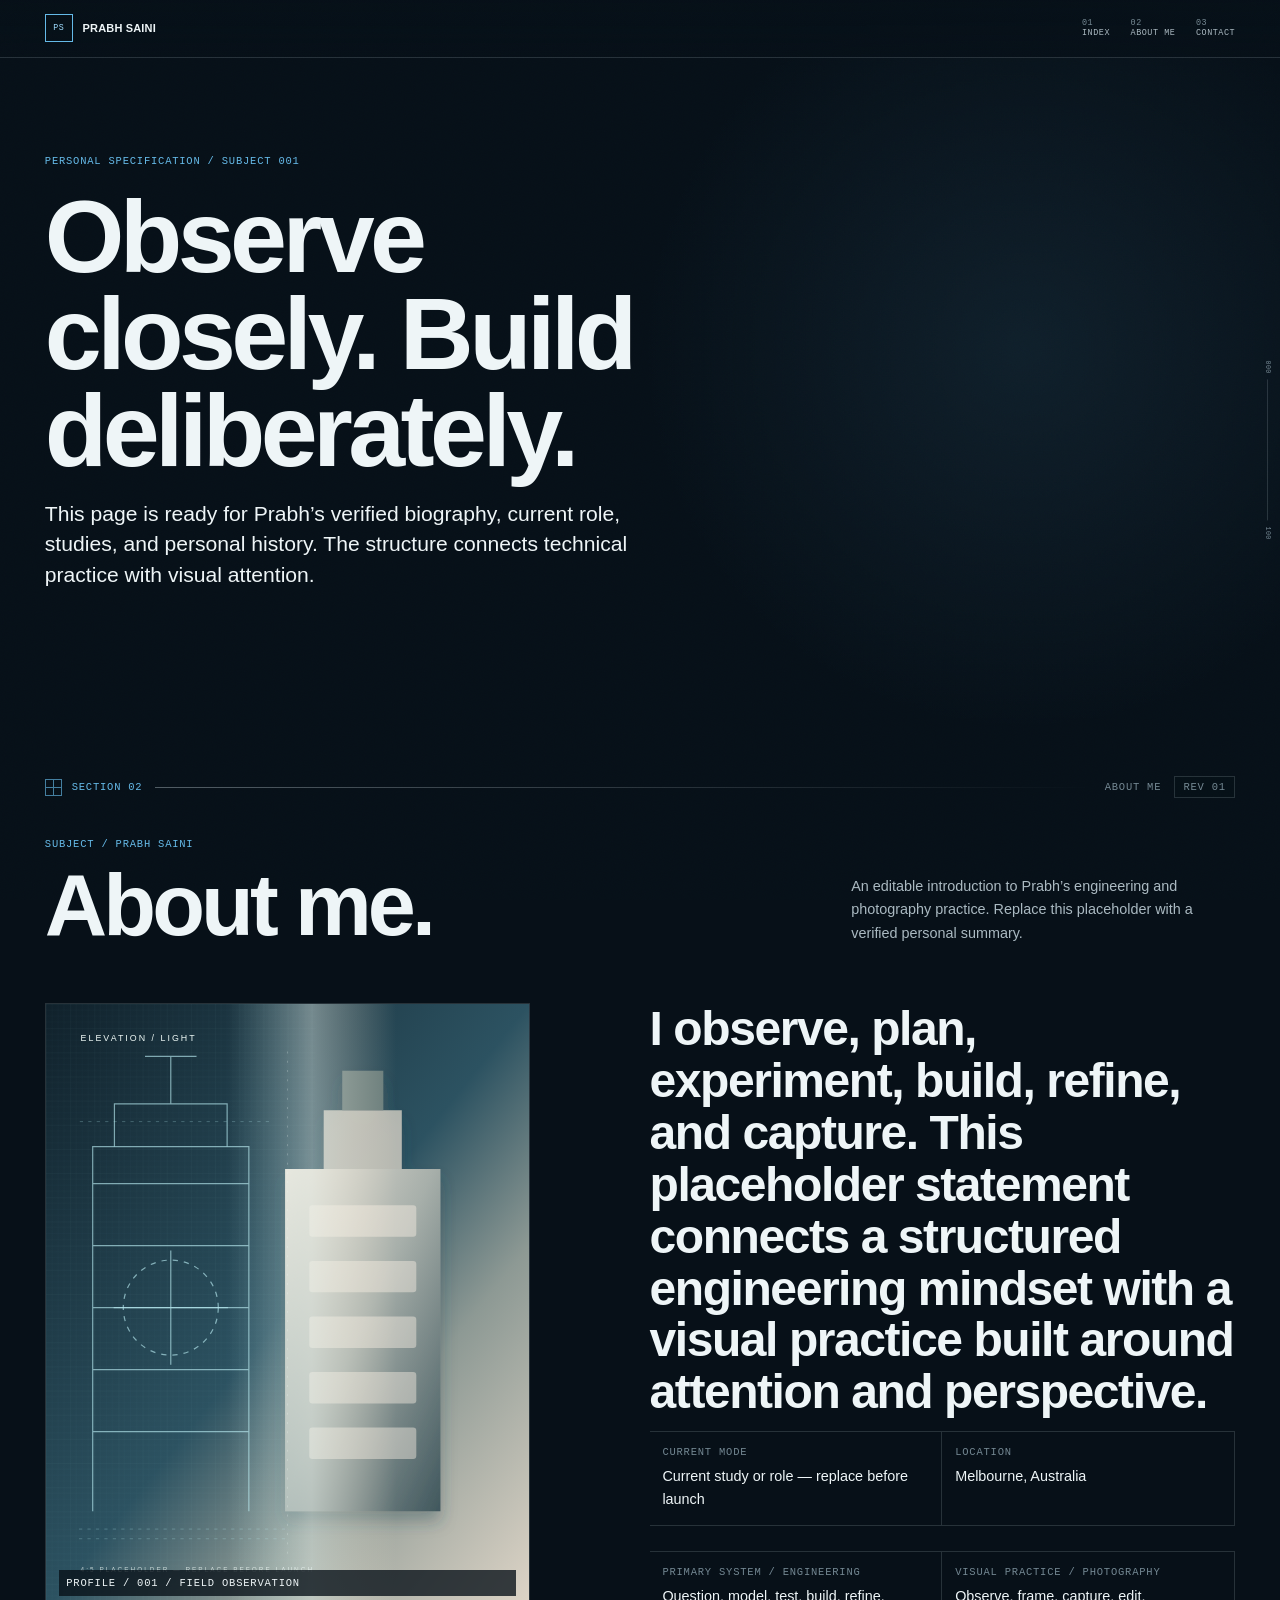
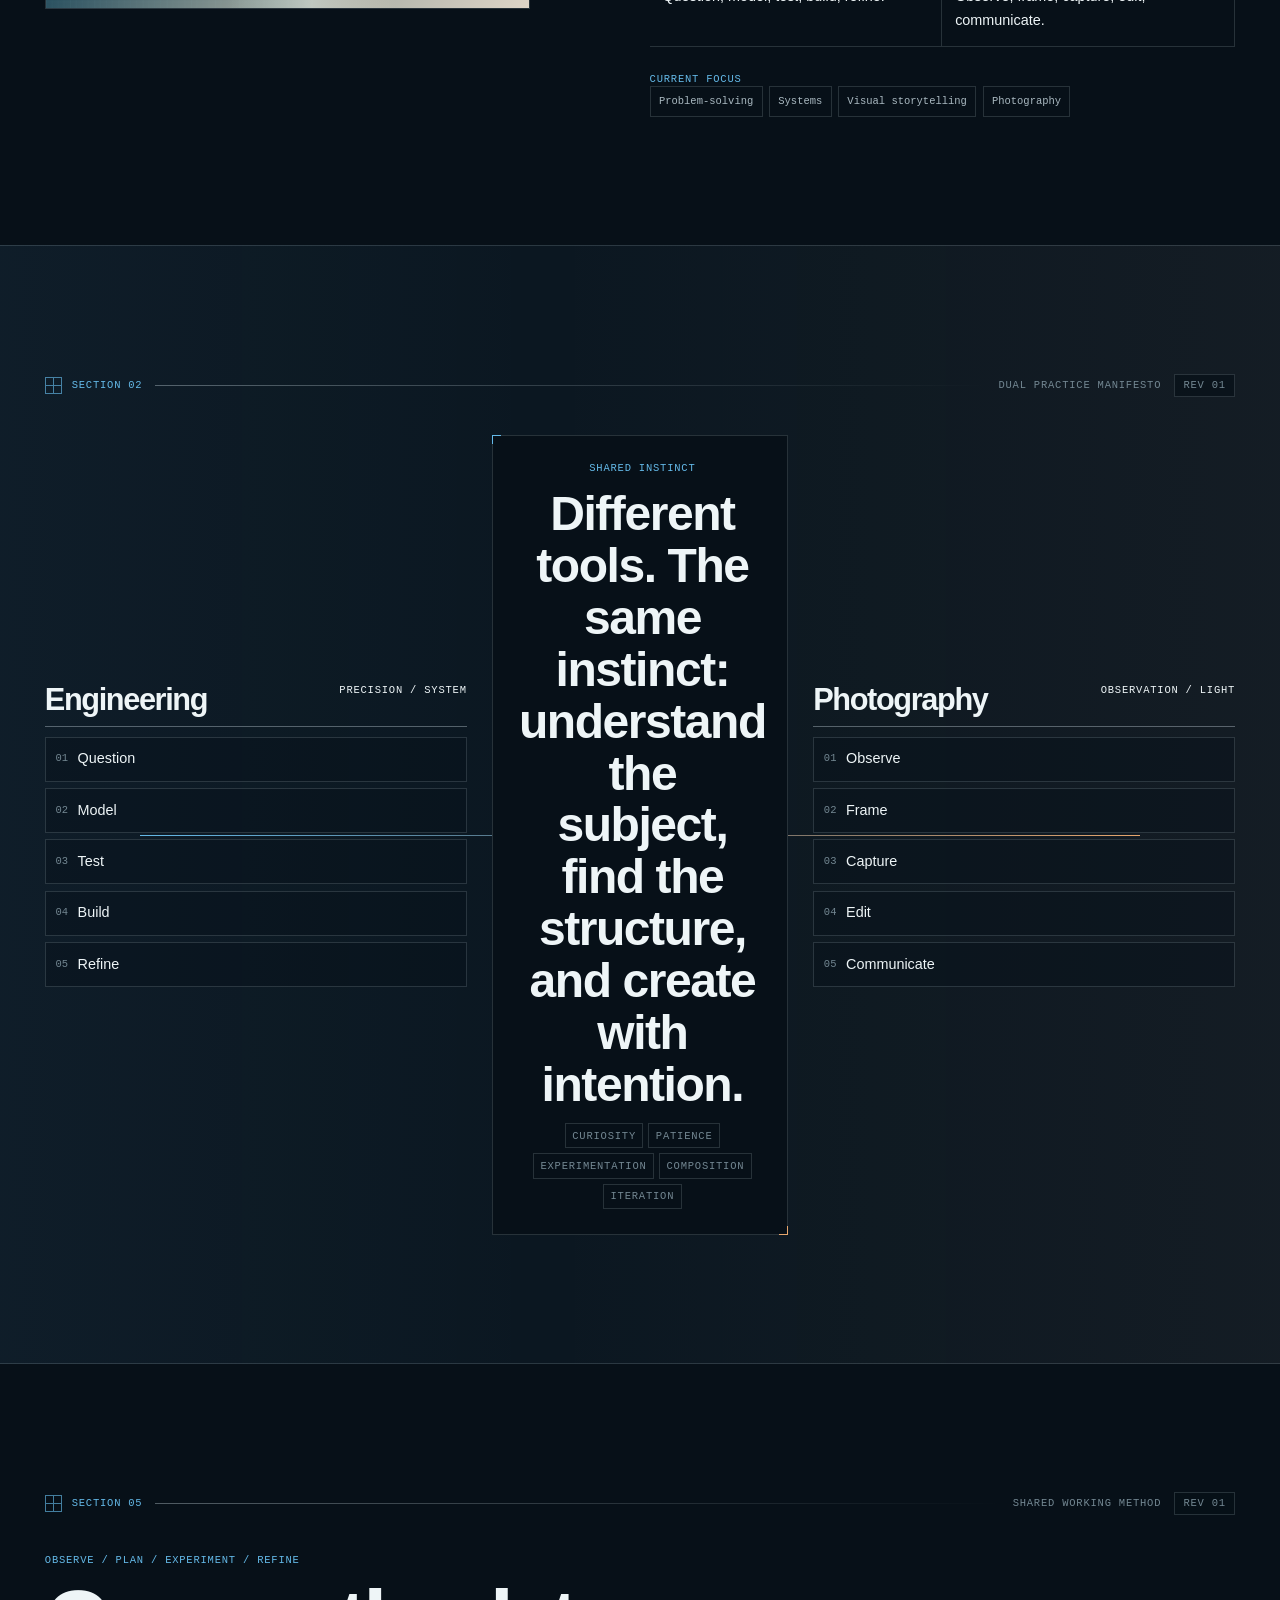
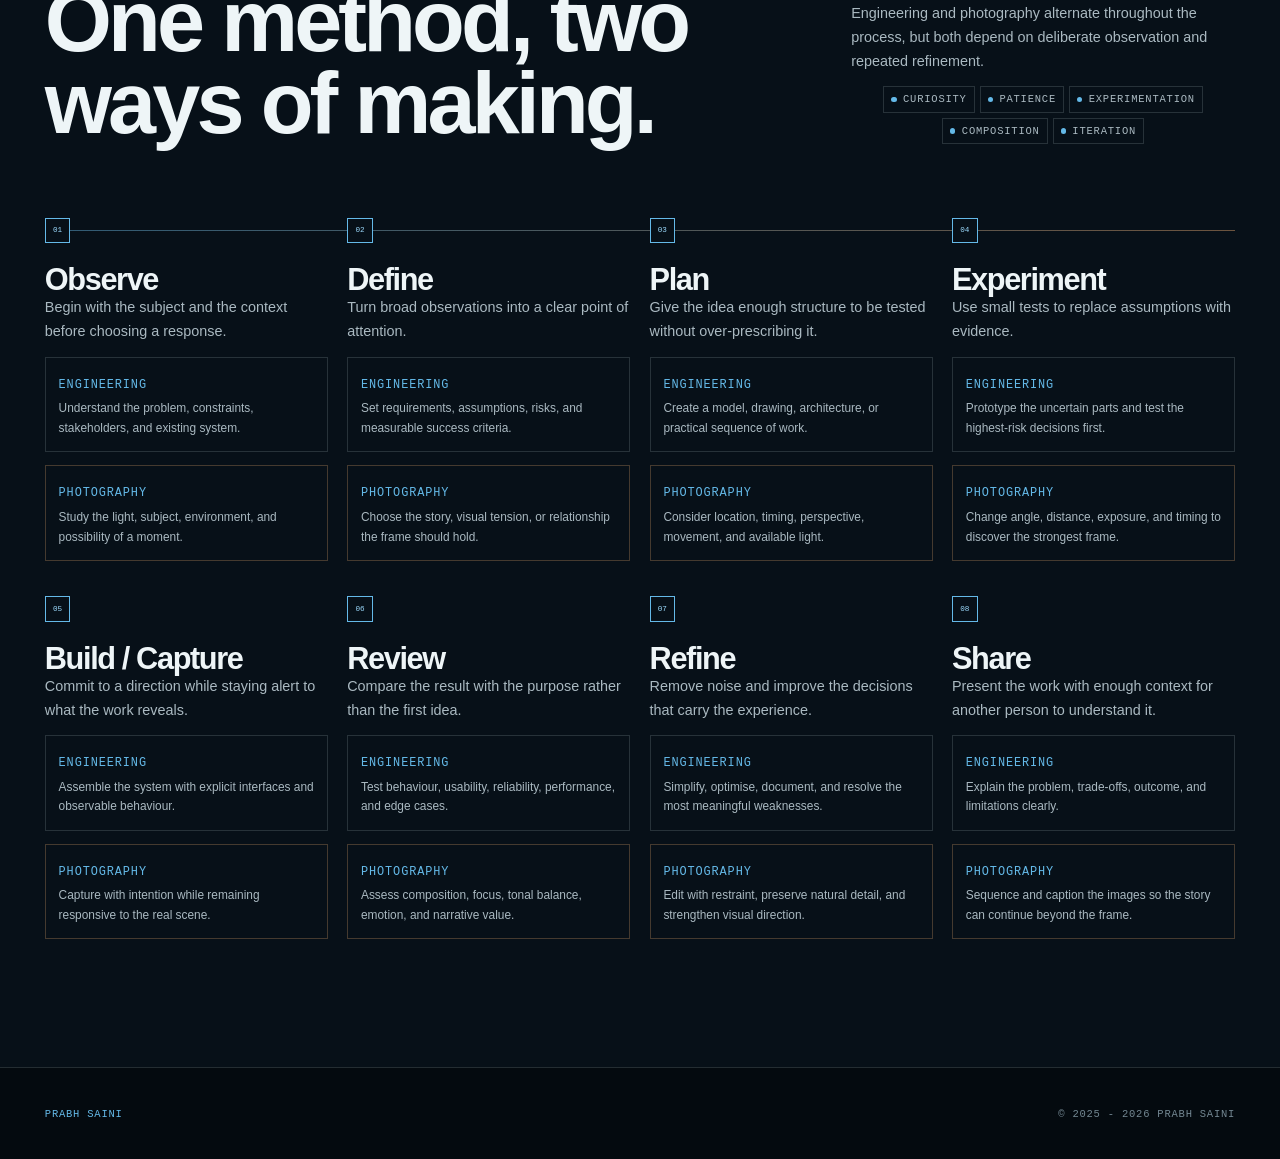
==== commit 6d5b43da: "Refine desktop hero scale and clock position" ====
--- a/about/index.html
+++ b/about/index.html
@@ -1,5 +1,5 @@
 <!DOCTYPE html><html lang="en-AU"> <head><meta charset="UTF-8"><meta name="viewport" content="width=device-width, initial-scale=1"><meta name="theme-color" content="#071018"><meta name="color-scheme" content="dark"><meta name="generator" content="Astro v7.1.1"><link rel="icon" type="image/svg+xml" href="/favicon.svg"><link rel="sitemap" href="/sitemap-index.xml"><title>About — Prabh Saini</title> <meta name="description" content="About Prabh Saini’s connected engineering and photography practice."> <link rel="canonical" href="https://prabhsaini.au/about/"> <meta name="robots" content="noindex, follow"> <meta property="og:type" content="website"> <meta property="og:title" content="About — Prabh Saini"> <meta property="og:description" content="About Prabh Saini’s connected engineering and photography practice."> <meta property="og:url" content="https://prabhsaini.au/about/"> <meta property="og:image" content="https://prabhsaini.au/social-preview-placeholder.svg"> <meta property="og:site_name" content="Prabh Saini"> <meta property="og:locale" content="en_AU"> <meta name="twitter:card" content="summary_large_image"> <meta name="twitter:title" content="About — Prabh Saini"> <meta name="twitter:description" content="About Prabh Saini’s connected engineering and photography practice."> <meta name="twitter:image" content="https://prabhsaini.au/social-preview-placeholder.svg"> <style>.shared-principle-node[data-astro-cid-hd32jpot]{align-items:center;gap:var(--space-2);border:1px solid var(--colour-line-secondary);color:var(--colour-text-secondary);padding:.4rem .55rem;display:inline-flex}.shared-principle-node[data-astro-cid-hd32jpot]:before{aspect-ratio:1;content:"";background:var(--colour-accent-blue);border-radius:50%;width:.4rem}
-</style><link rel="stylesheet" href="/assets/BaseLayout.zfafCx65.css"></head> <body class> <a class="skip-link" href="#main-content">Skip to main content</a> <header class="site-header" data-site-header> <a class="site-identity" href="/" aria-label="Prabh Saini — home"> <span class="site-identity__mark" aria-hidden="true">PS</span> <span class="site-identity__text"> <strong>Prabh Saini</strong> </span> </a> <nav class="desktop-navigation" aria-label="Primary navigation"> <ol role="list"> <li> <a href="/" data-section-link="hero"> <span aria-hidden="true">01</span> Index </a> </li><li> <a href="/#about" data-section-link="about"> <span aria-hidden="true">02</span> About me </a> </li><li> <a href="/#contact" data-section-link="contact"> <span aria-hidden="true">03</span> Contact </a> </li> </ol> </nav> <details class="mobile-navigation" data-mobile-nav> <summary> <span class="visually-hidden">Primary menu</span> <span class="mobile-navigation__label technical">Index</span> <span class="mobile-navigation__icon" aria-hidden="true"><i></i><i></i></span> </summary> <div class="mobile-navigation__sheet"> <p class="eyebrow">Drawing index / Navigate</p> <nav aria-label="Mobile navigation"> <ol role="list"> <li> <a href="/"> <span class="technical">01</span> Index </a> </li><li> <a href="/#about"> <span class="technical">02</span> About me </a> </li><li> <a href="/#contact"> <span class="technical">03</span> Contact </a> </li> </ol> </nav> <p class="mobile-navigation__status technical">Static build / Revision 01</p> </div> </details> </header> <div class="scroll-progress" aria-hidden="true"> <span class="scroll-progress__label technical">000</span> <span class="scroll-progress__track"><i data-scroll-progress></i></span> <span class="scroll-progress__label technical">100</span> </div> <main id="main-content" tabindex="-1">  <header class="page-hero"> <div class="blueprint-grid" aria-hidden="true"></div> <div class="page-shell page-hero__layout"> <div class="page-hero__copy"> <p class="eyebrow">Personal specification / Subject 001</p> <h1>Observe closely. Build deliberately.</h1> <p class="lede">
+</style><link rel="stylesheet" href="/assets/BaseLayout.djZ4g9kS.css"></head> <body class> <a class="skip-link" href="#main-content">Skip to main content</a> <header class="site-header" data-site-header> <a class="site-identity" href="/" aria-label="Prabh Saini — home"> <span class="site-identity__mark" aria-hidden="true">PS</span> <span class="site-identity__text"> <strong>Prabh Saini</strong> </span> </a> <nav class="desktop-navigation" aria-label="Primary navigation"> <ol role="list"> <li> <a href="/" data-section-link="hero"> <span aria-hidden="true">01</span> Index </a> </li><li> <a href="/#about" data-section-link="about"> <span aria-hidden="true">02</span> About me </a> </li><li> <a href="/#contact" data-section-link="contact"> <span aria-hidden="true">03</span> Contact </a> </li> </ol> </nav> <details class="mobile-navigation" data-mobile-nav> <summary> <span class="visually-hidden">Primary menu</span> <span class="mobile-navigation__label technical">Index</span> <span class="mobile-navigation__icon" aria-hidden="true"><i></i><i></i></span> </summary> <div class="mobile-navigation__sheet"> <p class="eyebrow">Drawing index / Navigate</p> <nav aria-label="Mobile navigation"> <ol role="list"> <li> <a href="/"> <span class="technical">01</span> Index </a> </li><li> <a href="/#about"> <span class="technical">02</span> About me </a> </li><li> <a href="/#contact"> <span class="technical">03</span> Contact </a> </li> </ol> </nav> <p class="mobile-navigation__status technical">Static build / Revision 01</p> </div> </details> </header> <div class="scroll-progress" aria-hidden="true"> <span class="scroll-progress__label technical">000</span> <span class="scroll-progress__track"><i data-scroll-progress></i></span> <span class="scroll-progress__label technical">100</span> </div> <main id="main-content" tabindex="-1">  <header class="page-hero"> <div class="blueprint-grid" aria-hidden="true"></div> <div class="page-shell page-hero__layout"> <div class="page-hero__copy"> <p class="eyebrow">Personal specification / Subject 001</p> <h1>Observe closely. Build deliberately.</h1> <p class="lede">
 This page is ready for Prabh’s verified biography, current role, studies, and personal
 					history. The structure connects technical practice with visual attention.
 </p> </div> </div> </header> <section class="section-shell page-shell" id="about" aria-labelledby="about-title"> <div class="section-indicator"> <span class="section-marker technical">Section 02</span> <span class="section-indicator__line" aria-hidden="true"></span> <span class="technical">About me</span> <span class="revision-tag technical">REV 01</span> </div> <div class="section-heading" data-reveal> <div> <p class="eyebrow">Subject / Prabh Saini</p> <h2 id="about-title">About me.</h2> </div> <p>An editable introduction to Prabh’s engineering and photography practice. Replace this placeholder with a verified personal summary.</p> </div> <div class="profile-specification"> <figure data-reveal="true" class="technical-frame profile-specification__image"> <div class="crop-marks" aria-hidden="true"></div>  <div data-image-frame>  <img src="/assets/blueprint-portrait-4x5.Lexrg_JC_ZaCKYN.svg" srcset="/assets/blueprint-portrait-4x5.Lexrg_JC_Z2chwe2.svg 400w, /assets/blueprint-portrait-4x5.Lexrg_JC_Tl4GO.svg 640w, /assets/blueprint-portrait-4x5.Lexrg_JC_ZwLCl6.svg 960w, /assets/blueprint-portrait-4x5.Lexrg_JC_ZaCKYN.svg 1200w" alt="Portrait-format blueprint-to-reality placeholder awaiting Prabh’s profile photograph." sizes="(max-width: 48rem) 88vw, 42vw" loading="lazy" decoding="async" width="1200" height="1500"> </div> <figcaption class="technical">Profile / 001 / Field observation</figcaption>  </figure> <div class="profile-specification__content" data-reveal> <div class="profile-specification__biography"> <p class="statement">I observe, plan, experiment, build, refine, and capture. This placeholder statement connects a structured engineering mindset with a visual practice built around attention and perspective.</p> <dl class="specification-list"> <div> <dt class="technical">Current mode</dt> <dd>Current study or role — replace before launch</dd> </div> <div> <dt class="technical">Location</dt> <dd>Melbourne, Australia</dd> </div> </dl> </div> <dl class="specification-list"> <div> <dt class="technical">Primary system / Engineering</dt> <dd>Question, model, test, build, refine.</dd> </div> <div> <dt class="technical">Visual practice / Photography</dt> <dd>Observe, frame, capture, edit, communicate.</dd> </div> </dl> <div> <p class="eyebrow">Current focus</p> <ul class="principles-list" role="list"> <li>Problem-solving</li><li>Systems</li><li>Visual storytelling</li><li>Photography</li> </ul> </div>  </div> </div> </section> <section class="manifesto section-shell" aria-labelledby="manifesto-title"> <div class="page-shell"> <div class="section-indicator"> <span class="section-marker technical">Section 02</span> <span class="section-indicator__line" aria-hidden="true"></span> <span class="technical">Dual practice manifesto</span> <span class="revision-tag technical">REV 01</span> </div> <h2 class="visually-hidden" id="manifesto-title">How engineering and photography connect</h2> <div class="manifesto__diagram"> <div class="practice-path" data-reveal> <div class="practice-path__heading"> <h3>Engineering</h3> <span class="technical">Precision / System</span> </div> <ol role="list"> <li>Question</li><li>Model</li><li>Test</li><li>Build</li><li>Refine</li> </ol> </div> <div class="manifesto__shared technical-frame" data-reveal> <p class="eyebrow">Shared instinct</p> <p class="statement">Different tools. The same instinct: understand the subject, find the structure, and create with intention.</p> <div class="shared-nodes technical"> <span>Curiosity</span><span>Patience</span><span>Experimentation</span><span>Composition</span><span>Iteration</span> </div> </div> <div class="practice-path" data-reveal> <div class="practice-path__heading"> <h3>Photography</h3> <span class="technical">Observation / Light</span> </div> <ol role="list"> <li>Observe</li><li>Frame</li><li>Capture</li><li>Edit</li><li>Communicate</li> </ol> </div> <div class="manifesto__connection" aria-hidden="true"> <span class="construction-line" data-draw aria-hidden="true"></span> </div> </div> </div> </section> <section class="section-shell page-shell" id="process" aria-labelledby="process-title"> <div class="section-indicator"> <span class="section-marker technical">Section 05</span> <span class="section-indicator__line" aria-hidden="true"></span> <span class="technical">Shared working method</span> <span class="revision-tag technical">REV 01</span> </div> <div class="section-heading" data-reveal> <div> <p class="eyebrow">Observe / Plan / Experiment / Refine</p> <h2 id="process-title">One method, two ways of making.</h2> </div> <div> <p>
--- a/assets/BaseLayout.djZ4g9kS.css
+++ b/assets/BaseLayout.djZ4g9kS.css
@@ -0,0 +1 @@
+:root{--colour-background-primary:#071018;--colour-background-secondary:#0b1721;--colour-background-deep:#040a0f;--colour-surface:#101f2b;--colour-surface-elevated:#152735;--colour-line-primary:#deeef557;--colour-line-secondary:#deeef526;--colour-grid:#73b5dc17;--colour-text-primary:#eef5f7;--colour-text-secondary:#aab9c1;--colour-text-muted:#738792;--colour-accent-blue:#64b9e8;--colour-accent-bright:#9ddcff;--colour-accent-warm:#e6a66d;--colour-focus:#bce9ff;--colour-error:#ff8f8f;--colour-success:#84c9b1;--font-display:"Arial Narrow", "Aptos Display", "Segoe UI Variable Display", "Segoe UI", sans-serif;--font-body:"Aptos", "Segoe UI Variable Text", "Segoe UI", sans-serif;--font-technical:"Cascadia Mono", "SFMono-Regular", Consolas, "Liberation Mono", monospace;--step--1:clamp(.75rem, .72rem + .12vw, .82rem);--step-0:clamp(1rem, .95rem + .2vw, 1.125rem);--step-1:clamp(1.25rem, 1.11rem + .65vw, 1.65rem);--step-2:clamp(1.6rem, 1.32rem + 1.25vw, 2.4rem);--step-3:clamp(2.1rem, 1.55rem + 2.5vw, 3.75rem);--step-4:clamp(3rem, 1.7rem + 5.6vw, 6.75rem);--step-hero:clamp(4.1rem, 1.35rem + 11vw, 11.8rem);--space-1:.25rem;--space-2:.5rem;--space-3:.75rem;--space-4:1rem;--space-5:1.5rem;--space-6:2rem;--space-7:3rem;--space-8:4.5rem;--space-9:7rem;--space-10:10rem;--page-gutter:clamp(1rem, 3.5vw, 4.5rem);--content-max:94rem;--reading-max:44rem;--header-height:4.5rem;--grid-columns:12;--grid-gap:clamp(.75rem, 1.5vw, 1.5rem);--line-hairline:1px;--radius-small:.2rem;--radius-medium:.6rem;--shadow-deep:0 2rem 6rem #00000061;--focus-ring:0 0 0 3px #bce9ff47;--ease-interface:cubic-bezier(.22, 1, .36, 1);--ease-cinematic:cubic-bezier(.76, 0, .24, 1);--duration-fast:.18s;--duration-medium:.42s;--duration-slow:.9s}@media (width>=80rem){:root{font-size:80%}}@media (width<=64rem){:root{--grid-columns:6;--header-height:4rem;--space-10:8rem}}@media (width<=40rem){:root{--grid-columns:4;--page-gutter:clamp(1rem, 4.5vw, 1.5rem);--space-9:5rem;--space-10:6rem}}*,:before,:after{box-sizing:border-box}html{scroll-behavior:smooth;text-size-adjust:100%}body,h1,h2,h3,h4,p,figure,blockquote,dl,dd{margin:0}body{min-width:20rem;min-height:100vh}ul[role=list],ol[role=list]{margin:0;padding:0;list-style:none}img,picture,svg,canvas,video{max-width:100%;display:block}img{height:auto}button,input,textarea,select{font:inherit}button,a{-webkit-tap-highlight-color:transparent}button{border:0}table{border-collapse:collapse}:target{scroll-margin-block:calc(var(--header-height) + 1.5rem)}@media (prefers-reduced-motion:reduce){html{scroll-behavior:auto}}body{font-family:var(--font-body);font-size:var(--step-0);color:var(--colour-text-primary);font-synthesis:none;text-rendering:optimizelegibility;line-height:1.65}h1,h2,h3,h4,.display-type{font-family:var(--font-display);letter-spacing:-.045em;text-wrap:balance;font-weight:650;line-height:.95}h1{font-size:var(--step-hero)}h2{font-size:var(--step-4)}h3{font-size:var(--step-2);line-height:1.08}h4{font-size:var(--step-1);line-height:1.2}p{color:var(--colour-text-secondary)}.technical,.eyebrow,.meta,.annotation{font-family:var(--font-technical);font-size:var(--step--1);letter-spacing:.075em;text-transform:uppercase;line-height:1.35}.eyebrow{color:var(--colour-accent-blue)}.lede{max-width:48rem;font-size:var(--step-1);color:var(--colour-text-primary);line-height:1.45}.statement{font-family:var(--font-display);font-size:var(--step-3);letter-spacing:-.03em;color:var(--colour-text-primary);text-wrap:balance;font-weight:560;line-height:1.08}.prose{max-width:var(--reading-max)}.prose>*+*{margin-block-start:1.2em}.prose h2,.prose h3{margin-block-start:1.8em}.prose ul,.prose ol{color:var(--colour-text-secondary);padding-inline-start:1.2rem}.prose li+li{margin-block-start:.45rem}@media (width<=40rem){h1,h2,h3{letter-spacing:-.035em}}.blueprint-grid{z-index:-1;pointer-events:none;background-image:linear-gradient(to right, var(--colour-grid) 1px, transparent 1px), linear-gradient(to bottom, var(--colour-grid) 1px, transparent 1px), linear-gradient(to right, #73b5dc0a 1px, transparent 1px), linear-gradient(to bottom, #73b5dc0a 1px, transparent 1px);background-position:50%;background-size:clamp(4rem,7vw,7rem) clamp(4rem,7vw,7rem),clamp(4rem,7vw,7rem) clamp(4rem,7vw,7rem),1rem 1rem,1rem 1rem;position:absolute;inset:0;mask-image:linear-gradient(#000,#000000b3 70%,#0000)}.technical-frame{border:1px solid var(--colour-line-secondary);background:linear-gradient(135deg,#64b9e80d,#0000 38%);position:relative}.technical-frame:before,.technical-frame:after{content:"";pointer-events:none;width:.7rem;height:.7rem;position:absolute}.technical-frame:before{border-block-start:1px solid var(--colour-accent-blue);border-inline-start:1px solid var(--colour-accent-blue);inset:-1px auto auto -1px}.technical-frame:after{border-inline-end:1px solid var(--colour-accent-warm);border-block-end:1px solid var(--colour-accent-warm);inset:auto -1px -1px auto}.crop-marks{pointer-events:none;background:linear-gradient(var(--colour-line-primary), var(--colour-line-primary)) 0 0 / 1.1rem 1px no-repeat, linear-gradient(var(--colour-line-primary), var(--colour-line-primary)) 0 0 / 1px 1.1rem no-repeat, linear-gradient(var(--colour-line-primary), var(--colour-line-primary)) 100% 0 / 1.1rem 1px no-repeat, linear-gradient(var(--colour-line-primary), var(--colour-line-primary)) 100% 0 / 1px 1.1rem no-repeat, linear-gradient(var(--colour-line-primary), var(--colour-line-primary)) 0 100% / 1.1rem 1px no-repeat, linear-gradient(var(--colour-line-primary), var(--colour-line-primary)) 0 100% / 1px 1.1rem no-repeat, linear-gradient(var(--colour-line-primary), var(--colour-line-primary)) 100% 100% / 1.1rem 1px no-repeat, linear-gradient(var(--colour-line-primary), var(--colour-line-primary)) 100% 100% / 1px 1.1rem no-repeat;position:absolute;inset:-.7rem}.dimension-line{align-items:center;gap:var(--space-3);color:var(--colour-text-muted);display:flex}.dimension-line:before,.dimension-line:after{content:"";background:var(--colour-line-secondary);flex:1;height:1px}.section-marker{align-items:center;gap:var(--space-3);color:var(--colour-accent-blue);display:inline-flex}.section-marker:before{content:"";opacity:.65;background:linear-gradient(currentColor,currentColor) 50%/1px 100% no-repeat,linear-gradient(90deg,currentColor,currentColor) 50%/100% 1px no-repeat;border:1px solid;width:1.35rem;height:1.35rem}.revision-tag{border:1px solid var(--colour-line-secondary);min-height:1.75rem;color:var(--colour-text-muted);background:#071018b3;align-items:center;padding-inline:.65rem;display:inline-flex}.focus-reticle{aspect-ratio:1;pointer-events:none;border:1px solid #9ddcffa6;width:clamp(4rem,8vw,7.5rem);position:absolute;inset:50% auto auto 50%;transform:translate(-50%,-50%)}.focus-reticle:before,.focus-reticle:after{content:"";background:#9ddcff80;position:absolute;inset:50% auto auto 50%;transform:translate(-50%,-50%)}.focus-reticle:before{width:145%;height:1px}.focus-reticle:after{width:1px;height:145%}.coordinate-label{color:var(--colour-text-muted);white-space:nowrap}.construction-line{background:linear-gradient(90deg, transparent, var(--colour-line-primary), transparent);transform-origin:0;height:1px}.blueprint-reveal{clip-path:inset(0);transition:clip-path var(--duration-slow) var(--ease-cinematic), filter var(--duration-slow) var(--ease-cinematic)}[data-motion=ready] .blueprint-reveal:not(.is-visible){clip-path:inset(0 100% 0 0);filter:saturate(.2)}@media (width<=40rem){.blueprint-grid{opacity:.72;background-size:4.5rem 4.5rem,4.5rem 4.5rem,1rem 1rem,1rem 1rem}}html{background:var(--colour-background-primary);scrollbar-color:var(--colour-accent-blue) var(--colour-background-deep)}body{background:radial-gradient(circle at 80% 8%, #64b9e817, transparent 30rem), var(--colour-background-primary);overflow-x:clip}body:before{z-index:1000;content:"";pointer-events:none;opacity:.17;mix-blend-mode:soft-light;background-image:url("data:image/svg+xml,%3Csvg viewBox='0 0 180 180' xmlns='http://www.w3.org/2000/svg'%3E%3Cfilter id='n'%3E%3CfeTurbulence type='fractalNoise' baseFrequency='.9' numOctaves='3' stitchTiles='stitch'/%3E%3C/filter%3E%3Crect width='100%25' height='100%25' filter='url(%23n)' opacity='.42'/%3E%3C/svg%3E");background-size:180px;position:fixed;inset:0}body.navigation-open{overflow:hidden}::selection{color:var(--colour-background-deep);background:var(--colour-accent-bright)}a{color:inherit;text-underline-offset:.23em;text-decoration-thickness:1px}a:hover{color:var(--colour-accent-bright)}:focus-visible{outline:2px solid var(--colour-focus);outline-offset:4px;box-shadow:var(--focus-ring)}.skip-link{inset:0 auto auto var(--page-gutter);z-index:2000;color:var(--colour-background-primary);background:var(--colour-focus);transition:transform var(--duration-fast) var(--ease-interface);padding:.8rem 1rem;position:fixed;transform:translateY(-140%)}.skip-link:focus{transform:translateY(.75rem)}.visually-hidden{clip:rect(0, 0, 0, 0)!important;white-space:nowrap!important;border:0!important;width:1px!important;height:1px!important;margin:-1px!important;padding:0!important;position:absolute!important;overflow:hidden!important}.page-shell{width:min(100% - (2 * var(--page-gutter)), var(--content-max));margin-inline:auto}.content-grid{grid-template-columns:repeat(var(--grid-columns), minmax(0, 1fr));gap:var(--grid-gap);display:grid}.section-shell{padding-block:var(--space-10);position:relative}.section-shell--compact{padding-block:var(--space-8)}.section-heading{align-items:end;gap:var(--space-7);grid-template-columns:minmax(0,4fr) minmax(16rem,2fr);margin-block-end:var(--space-8);display:grid}.section-heading>div>*+*{margin-block-start:var(--space-4)}.section-heading>p{max-width:36rem}.section-indicator{align-items:center;gap:var(--space-4);color:var(--colour-text-muted);grid-template-columns:auto minmax(2rem,1fr) auto auto;margin-block-end:var(--space-7);display:grid}.section-indicator__line{background:linear-gradient(90deg, var(--colour-line-primary), transparent);height:1px}.actions{gap:var(--space-3);flex-wrap:wrap;display:flex}.button{border:1px solid var(--colour-accent-blue);min-height:3rem;font-family:var(--font-technical);font-size:var(--step--1);letter-spacing:.06em;text-transform:uppercase;color:var(--colour-background-deep);background:var(--colour-accent-blue);transition:color var(--duration-fast), background var(--duration-fast), border-color var(--duration-fast), transform var(--duration-fast);justify-content:center;align-items:center;gap:.7rem;padding:.75rem 1.1rem;text-decoration:none;display:inline-flex;position:relative}.button:hover{color:var(--colour-background-deep);background:var(--colour-accent-bright);border-color:var(--colour-accent-bright);transform:translateY(-2px)}.button--secondary{color:var(--colour-text-primary);border-color:var(--colour-line-primary);background:0 0}.button--secondary:hover{color:var(--colour-text-primary);background:#64b9e81a}.text-link{font-family:var(--font-technical);font-size:var(--step--1);letter-spacing:.05em;text-transform:uppercase;color:var(--colour-accent-bright);align-items:center;gap:.5rem;display:inline-flex}.site-header{z-index:500;height:var(--header-height);justify-content:space-between;align-items:center;gap:var(--space-5);padding-inline:var(--page-gutter);border-block-end:1px solid var(--colour-line-secondary);backdrop-filter:blur(14px);background:linear-gradient(#071018f2,#071018cc);display:flex;position:fixed;inset:0 0 auto}.site-identity{align-items:center;gap:var(--space-3);text-decoration:none;display:inline-flex}.site-identity__mark{aspect-ratio:1;border:1px solid var(--colour-accent-blue);width:2.2rem;font-family:var(--font-technical);letter-spacing:.08em;color:var(--colour-accent-bright);background:linear-gradient(90deg,#0000 49%,#64b9e833 50%,#0000 51%),linear-gradient(#0000 49%,#64b9e833 50%,#0000 51%);place-items:center;font-size:.65rem;display:grid}.site-identity__text{line-height:1.05;display:grid}.site-identity__text strong{font-family:var(--font-display);letter-spacing:.015em;text-transform:uppercase;font-size:.86rem}.site-identity__text small{font-family:var(--font-technical);letter-spacing:.06em;color:var(--colour-text-muted);text-transform:uppercase;margin-block-start:.3rem;font-size:.55rem}.desktop-navigation ol{align-items:center;gap:clamp(.8rem,1.6vw,1.8rem);display:flex}.desktop-navigation a{font-family:var(--font-technical);letter-spacing:.065em;text-transform:uppercase;color:var(--colour-text-secondary);flex-direction:column;font-size:.66rem;line-height:1.25;text-decoration:none;display:flex}.desktop-navigation a>span{color:var(--colour-text-muted);transition:color var(--duration-fast)}.desktop-navigation a:hover,.desktop-navigation a[aria-current=location]{color:var(--colour-text-primary)}.desktop-navigation a[aria-current=location]>span{color:var(--colour-accent-blue)}.mobile-navigation{display:none}.scroll-progress{z-index:450;color:var(--colour-text-muted);justify-items:center;gap:.45rem;display:grid;position:fixed;inset:50% .65rem auto auto;transform:translateY(-50%)}.scroll-progress__label{writing-mode:vertical-rl;font-size:.52rem}.scroll-progress__track{background:var(--colour-line-secondary);width:1px;height:min(22vh,11rem);display:block;position:relative}.scroll-progress__track i{background:var(--colour-accent-blue);transform-origin:top;display:block;position:absolute;inset:0;transform:scaleY(0)}.hero{min-height:100svh;padding-block:calc(var(--header-height) + var(--space-7)) var(--space-7);isolation:isolate;align-items:end;display:grid;position:relative}.hero:after{z-index:-1;content:"";background:linear-gradient(transparent, var(--colour-background-primary));pointer-events:none;height:15rem;position:absolute;inset:auto 0 0}.hero__calibration{inset:calc(var(--header-height) + 2rem) var(--page-gutter) auto;color:var(--colour-text-muted);justify-content:space-between;display:flex;position:absolute}.hero__scan{z-index:4;pointer-events:none;background:linear-gradient(90deg, transparent, var(--colour-accent-bright), transparent);opacity:0;height:1px;position:absolute;inset:0}.hero[data-intro=running] .hero__scan{opacity:.35;animation:2.2s linear .4s scan}.hero__layout{gap:var(--grid-gap);width:min(100% - (2 * var(--page-gutter)), var(--content-max));grid-template-columns:repeat(12,minmax(0,1fr));margin-inline:auto;display:grid;position:relative}.hero__identity{z-index:3;pointer-events:none;grid-column:1/-1;align-self:end;padding-block-start:4rem;position:relative}.hero__discipline{align-items:center;gap:var(--space-4);color:var(--colour-accent-blue);margin-block-end:var(--space-3);display:flex}.hero__discipline:after{content:"";background:var(--colour-line-primary);width:clamp(4rem,15vw,12rem);height:1px}.hero__name{z-index:2;text-transform:uppercase;text-shadow:0 0 3rem #071018e6;max-width:13ch;position:relative}.hero__name span{display:block}.hero__name span:last-child{color:#0000;-webkit-text-stroke:1px var(--colour-text-primary);margin-inline-start:clamp(1.5rem,11vw,10rem)}.hero__photograph{z-index:1;aspect-ratio:1;pointer-events:none;grid-area:1/10/auto/-1;place-self:start end;width:min(28vw,13.5rem);margin:0;position:relative;overflow:visible}.hero__photograph img{object-fit:contain;width:100%;height:100%;display:block}.hero__support{z-index:5;gap:var(--space-5);pointer-events:auto;grid-column:1/span 5;align-self:end;margin-block-start:var(--space-6);display:grid;position:relative}.hero__support .lede{max-width:35rem}.hero__quote{padding:var(--space-5);border-inline-start:1px solid var(--colour-accent-warm);backdrop-filter:blur(10px);background:#071018bf;grid-column:7/-1;align-self:end}.hero__quote blockquote{font-family:var(--font-display);color:var(--colour-text-primary);font-size:clamp(1.05rem,1.5vw,1.45rem);font-style:italic;line-height:1.4}.hero__skip{inset:calc(var(--header-height) + 4rem) var(--page-gutter) auto auto;z-index:20;border:1px solid var(--colour-line-primary);color:var(--colour-text-secondary);cursor:pointer;background:#071018d1;padding:.5rem .7rem;position:absolute;display:none!important}.hero__skip[hidden]{display:none}.focus-reticle__label{color:var(--colour-accent-bright);white-space:nowrap;position:absolute;inset:calc(100% + .5rem) auto auto 0}.profile-specification{gap:var(--grid-gap);grid-template-columns:repeat(12,minmax(0,1fr));align-items:start;display:grid}.profile-specification__image{aspect-ratio:4/5;grid-column:1/span 5;position:relative;overflow:hidden}.profile-specification__image img{object-fit:cover;filter:saturate(.72)contrast(1.05);width:100%;height:100%;transition:filter 1.2s var(--ease-cinematic)}.profile-specification__image.is-visible img{filter:saturate()contrast()}.profile-specification__image figcaption{color:var(--colour-text-primary);background:#071018c7;padding:.45rem .6rem;position:absolute;inset:auto 1rem 1rem}.profile-specification__content{gap:var(--space-6);grid-column:7/-1;display:grid}.profile-specification__biography{gap:var(--space-4);display:grid}.specification-list{border-block-start:1px solid var(--colour-line-secondary);grid-template-columns:repeat(2,minmax(0,1fr));display:grid}.specification-list>div{padding:var(--space-4);border-inline-end:1px solid var(--colour-line-secondary);border-block-end:1px solid var(--colour-line-secondary)}.specification-list dt{color:var(--colour-text-muted);margin-block-end:.45rem}.specification-list dd{color:var(--colour-text-primary)}.principles-list{gap:var(--space-2);flex-wrap:wrap;display:flex}.principles-list li{border:1px solid var(--colour-line-secondary);font-family:var(--font-technical);font-size:var(--step--1);color:var(--colour-text-secondary);padding:.45rem .65rem}.manifesto{background:linear-gradient(90deg, #64b9e80a, transparent 42%, #e6a66d0a), var(--colour-background-secondary);border-block:1px solid var(--colour-line-secondary);overflow:hidden}.manifesto__diagram{gap:var(--space-6);grid-template-columns:1fr minmax(17rem,.7fr) 1fr;align-items:center;min-height:34rem;display:grid;position:relative}.practice-path{gap:var(--space-3);display:grid}.practice-path__heading{border-block-end:1px solid var(--colour-line-primary);justify-content:space-between;padding-block-end:var(--space-3);display:flex}.practice-path ol{gap:var(--space-2);counter-reset:practice;display:grid}.practice-path li{gap:var(--space-3);border:1px solid var(--colour-line-secondary);counter-increment:practice;background:#0710186b;grid-template-columns:auto 1fr;align-items:center;padding:.75rem;display:grid}.practice-path li:before{content:counter(practice, decimal-leading-zero);font-family:var(--font-technical);font-size:var(--step--1);color:var(--colour-text-muted)}.manifesto__shared{z-index:2;gap:var(--space-4);padding:var(--space-6);text-align:center;background:var(--colour-background-primary);display:grid;position:relative}.shared-nodes{flex-wrap:wrap;justify-content:center;gap:.4rem;display:flex}.shared-nodes span{border:1px solid var(--colour-line-secondary);color:var(--colour-text-muted);padding:.35rem .5rem}.manifesto__connection{z-index:0;background:linear-gradient(90deg, var(--colour-accent-blue), var(--colour-line-primary), var(--colour-accent-warm));height:1px;position:absolute;inset:50% 8%}.project-register{gap:var(--grid-gap);grid-template-columns:repeat(12,minmax(0,1fr));display:grid}.project-card{border:1px solid var(--colour-line-secondary);background:var(--colour-background-secondary);min-height:34rem;transition:transform var(--duration-medium) var(--ease-interface), border-color var(--duration-medium), box-shadow var(--duration-medium);grid-column:span 6;grid-template-rows:auto 1fr;display:grid;position:relative;overflow:hidden}.project-card:nth-child(3n+1){grid-column:span 7}.project-card:nth-child(3n+2){grid-column:span 5}.project-card:hover,.project-card:focus-within{border-color:var(--colour-line-primary);transform:translateY(-.35rem);box-shadow:0 1.6rem 4rem #00000040}.project-card__image{background:linear-gradient(var(--colour-grid) 1px, transparent 1px), linear-gradient(90deg, var(--colour-grid) 1px, transparent 1px), var(--colour-surface);background-size:2rem 2rem;min-height:17rem;position:relative;overflow:hidden}.project-card__image img{object-fit:cover;filter:saturate(.55);width:100%;height:100%;min-height:17rem;transition:filter .7s var(--ease-cinematic), transform .9s var(--ease-cinematic)}.project-card:hover .project-card__image img,.project-card:focus-within .project-card__image img{filter:saturate();transform:scale(1.025)}.project-card__number{z-index:2;color:var(--colour-accent-bright);background:#071018cc;padding:.35rem .5rem;position:absolute;inset:1rem auto auto 1rem}.project-card__content{gap:var(--space-4);padding:var(--space-5);align-content:start;display:grid}.project-card__content h3 a{text-decoration:none}.project-card__content h3 a:after{content:"";position:absolute;inset:0}.project-card__meta,.metadata-list{gap:var(--space-2);flex-wrap:wrap;display:flex}.project-card__meta span,.metadata-list li{border:1px solid var(--colour-line-secondary);font-family:var(--font-technical);color:var(--colour-text-muted);text-transform:uppercase;padding:.32rem .45rem;font-size:.68rem}.featured-project{padding:var(--space-8);background:linear-gradient(135deg, #64b9e81f, transparent 45%), var(--colour-background-secondary);border:1px solid var(--colour-line-primary);margin-block-start:var(--space-9);position:relative;overflow:hidden}.featured-project__header{gap:var(--space-6);grid-template-columns:1fr auto;align-items:end;margin-block-end:var(--space-7);display:grid}.featured-project__header>div{gap:var(--space-3);display:grid}.featured-project__stages{gap:var(--space-3);grid-template-columns:repeat(4,1fr);display:grid}.featured-project__stage{min-height:15rem;padding:var(--space-4);border:1px solid var(--colour-line-secondary);background:#071018a3;position:relative}.featured-project__stage:after{content:"→";color:var(--colour-accent-blue);position:absolute;inset:auto -.9rem 50% auto;transform:translateY(50%)}.featured-project__stage:last-child:after{display:none}.featured-project__stage h4{margin-block:var(--space-7) var(--space-3)}.photographic-interlude{background:var(--colour-background-deep);place-items:center;min-height:92svh;display:grid;position:relative;overflow:hidden}.photographic-interlude__frame{width:min(92%,100rem);height:min(76svh,58rem);position:relative;overflow:hidden}.photographic-interlude__frame img{object-fit:cover;width:100%;height:100%}.photographic-interlude__frame:after{content:"";background:linear-gradient(#0000 55%,#040a0f94);position:absolute;inset:0}.photographic-interlude__caption{inset:auto var(--space-5) var(--space-5);z-index:2;justify-content:space-between;align-items:end;gap:var(--space-4);display:flex;position:absolute}.photographic-interlude__caption h2{max-width:9ch;font-size:var(--step-3)}.photography-section{background:radial-gradient(circle at 15% 20%, #e6a66d14, transparent 25rem), var(--colour-background-primary)}.category-filter{gap:var(--space-2);flex-wrap:wrap;margin-block-end:var(--space-6);display:none}.js .category-filter{display:flex}.category-filter button{border:1px solid var(--colour-line-secondary);min-height:2.75rem;font-family:var(--font-technical);font-size:var(--step--1);letter-spacing:.05em;text-transform:uppercase;color:var(--colour-text-secondary);cursor:pointer;background:0 0;padding:.55rem .75rem}.category-filter button:hover,.category-filter button[aria-pressed=true]{border-color:var(--colour-accent-warm);color:var(--colour-text-primary);background:#e6a66d17}.photography-grid{grid-template-columns:repeat(12,minmax(0,1fr));grid-auto-flow:dense;gap:var(--grid-gap);display:grid}.photography-card{background:var(--colour-surface);grid-column:span 4;position:relative;overflow:hidden}.photography-card:nth-child(7n+1){grid-column:span 7}.photography-card:nth-child(7n+2){grid-column:span 5}.photography-card:nth-child(7n+5){grid-column:span 8}.photography-card[hidden]{display:none}.photography-card__button{width:100%;color:inherit;text-align:start;cursor:zoom-in;background:0 0;padding:0;text-decoration:none;display:block;position:relative}.photography-card__media{aspect-ratio:var(--photo-ratio,4 / 3);display:block;position:relative;overflow:hidden}.photography-card__media img{object-fit:cover;width:100%;height:100%;transition:transform .9s var(--ease-cinematic), filter .9s var(--ease-cinematic)}.photography-card__button:hover img,.photography-card__button:focus-visible img{filter:contrast(1.04)saturate(1.05);transform:scale(1.035)}.photography-card__index{z-index:2;color:var(--colour-text-primary);background:#071018b8;padding:.3rem .45rem;position:absolute;inset:.75rem auto auto .75rem}.photography-card__caption{gap:var(--space-3);padding:var(--space-3);border:1px solid var(--colour-line-secondary);border-block-start:0;grid-template-columns:1fr auto;display:grid}.photography-card__caption strong{font-weight:550}.photography-card__caption span{color:var(--colour-text-muted)}.filter-status{min-height:1.4em;margin-block:calc(-1 * var(--space-4)) var(--space-5);color:var(--colour-text-muted);display:none}.js .filter-status{display:block}.photo-lightbox{border:1px solid var(--colour-line-primary);width:min(94vw,92rem);max-width:none;max-height:92svh;color:var(--colour-text-primary);background:var(--colour-background-deep);padding:0;box-shadow:0 3rem 10rem #000000bf}.photo-lightbox::backdrop{backdrop-filter:blur(8px);background:#02070ae0}.photo-lightbox__layout{grid-template-columns:minmax(0,1fr) minmax(16rem,22rem);max-height:90svh;display:grid}.photo-lightbox__media{background:#020608;place-items:center;min-height:60vh;display:grid;overflow:hidden}.photo-lightbox__media img{object-fit:contain;max-width:100%;max-height:88svh}.photo-lightbox__details{gap:var(--space-5);padding:var(--space-5);border-inline-start:1px solid var(--colour-line-secondary);grid-template-rows:auto 1fr auto;display:grid;overflow-y:auto}.photo-lightbox__close{border:1px solid var(--colour-line-primary);width:2.75rem;height:2.75rem;color:var(--colour-text-primary);cursor:pointer;background:0 0;justify-self:end}.photo-lightbox__copy{align-content:start;gap:var(--space-3);display:grid}.photo-lightbox__controls{gap:var(--space-2);grid-template-columns:1fr 1fr;display:grid}.photo-lightbox__controls button{border:1px solid var(--colour-line-secondary);min-height:2.75rem;color:var(--colour-text-primary);cursor:pointer;background:0 0}.process-diagram{gap:var(--space-5) var(--grid-gap);counter-reset:process;grid-template-columns:repeat(4,minmax(0,1fr));display:grid;position:relative}.process-diagram:before{content:"";background:linear-gradient(90deg, var(--colour-accent-blue), var(--colour-accent-warm));opacity:.45;height:1px;position:absolute;inset:2.2rem 0 auto}.process-step{gap:var(--space-4);counter-increment:process;padding-block-start:4.8rem;display:grid;position:relative}.process-step:before{aspect-ratio:1;border:1px solid var(--colour-accent-blue);content:counter(process, decimal-leading-zero);width:2rem;font-family:var(--font-technical);color:var(--colour-accent-bright);background:var(--colour-background-primary);place-items:center;font-size:.6rem;display:grid;position:absolute;inset:1.25rem auto auto 0}.process-step__practice{padding:var(--space-4);border:1px solid var(--colour-line-secondary)}.process-step__practice p{margin-block-start:var(--space-2);font-size:.93rem}.process-step__practice--photo{border-color:#e6a66d47}.timeline{gap:0;display:grid;position:relative}.timeline:before{content:"";background:linear-gradient(var(--colour-accent-blue), var(--colour-line-secondary));width:1px;position:absolute;inset:0 auto 0 calc(25% - 1px)}.timeline-entry{border-block-start:1px solid var(--colour-line-secondary);grid-template-columns:25% 1fr;min-height:15rem;display:grid;position:relative}.timeline-entry:last-child{border-block-end:1px solid var(--colour-line-secondary)}.timeline-entry__revision{align-content:start;gap:var(--space-2);padding:var(--space-5);display:grid}.timeline-entry__content{gap:var(--space-5);padding:var(--space-5);grid-template-columns:minmax(0,1fr) minmax(11rem,.6fr);display:grid}.timeline-entry__content>div{align-content:start;gap:var(--space-3);display:grid}.timeline-entry__image{aspect-ratio:3/2;background:var(--colour-surface);overflow:hidden}.timeline-entry__image img{object-fit:cover;width:100%;height:100%}.timeline-entry--current{border:1px dashed var(--colour-accent-blue);background:repeating-linear-gradient(-45deg,#0000,#0000 1rem,#64b9e808 1rem 2rem)}.contact-brief{gap:var(--space-8);border:1px solid var(--colour-line-primary);background:radial-gradient(circle at 100% 0%, #e6a66d1f, transparent 28rem), linear-gradient(135deg, #64b9e814, transparent 55%), var(--colour-background-secondary);grid-template-columns:minmax(0,1.2fr) minmax(20rem,.8fr);padding:clamp(1.5rem,5vw,5rem);display:grid;position:relative;overflow:hidden}.contact-brief__copy{gap:var(--space-5);align-content:start;display:grid}.contact-brief__links{border-block-start:1px solid var(--colour-line-primary);align-content:start;display:grid}.contact-link{gap:var(--space-4);min-height:4rem;padding:var(--space-3);border-block-end:1px solid var(--colour-line-secondary);grid-template-columns:auto 1fr auto;align-items:center;text-decoration:none;display:grid}.contact-link__number{color:var(--colour-text-muted)}.availability-status{align-items:center;gap:var(--space-3);color:var(--colour-text-secondary);display:flex}.availability-status:before{aspect-ratio:1;content:"";background:var(--colour-success);border-radius:50%;width:.55rem;box-shadow:0 0 .8rem #84c9b17a}.site-footer{gap:var(--space-7);padding:var(--space-7) var(--page-gutter);border-block-start:1px solid var(--colour-line-secondary);background:var(--colour-background-deep);grid-template-columns:1fr auto;align-items:end;display:grid}.site-footer__identity p+p{margin-block-start:var(--space-2);font-size:.9rem}.site-footer nav,.social-links{gap:var(--space-4);flex-wrap:wrap;list-style:none;display:flex}.site-footer nav a,.social-links a{font-family:var(--font-technical);font-size:var(--step--1);text-transform:uppercase}.social-links{grid-column:1;padding:0}.social-links a{gap:.35rem;display:inline-flex}.site-footer__meta{gap:var(--space-4);color:var(--colour-text-muted);flex-wrap:wrap;grid-area:1/2;justify-content:end;display:flex}.page-hero{min-height:72svh;padding-block:calc(var(--header-height) + var(--space-8)) var(--space-8);align-items:end;display:grid;position:relative;overflow:hidden}.page-hero__layout{z-index:2;gap:var(--grid-gap);grid-template-columns:repeat(12,minmax(0,1fr));align-items:end;display:grid;position:relative}.page-hero__copy{gap:var(--space-5);grid-column:1/span 7;display:grid}.page-hero__copy h1{overflow-wrap:anywhere;font-size:clamp(3.2rem,8vw,8rem)}.page-hero__media{aspect-ratio:4/3;grid-column:8/-1;overflow:hidden}.page-hero__media img{object-fit:cover;width:100%;height:100%}.project-overview{gap:var(--space-8);grid-template-columns:minmax(0,1fr) minmax(18rem,.42fr);display:grid}.project-overview__meta{border-block-start:1px solid var(--colour-line-primary);align-content:start;display:grid}.project-overview__meta>div{padding-block:var(--space-3);border-block-end:1px solid var(--colour-line-secondary)}.project-overview__meta dt{color:var(--colour-text-muted);margin-block-end:var(--space-1)}.project-stage-list{gap:var(--space-6);counter-reset:stages;display:grid}.project-stage{gap:var(--space-6);padding-block:var(--space-6);border-block-start:1px solid var(--colour-line-secondary);counter-increment:stages;grid-template-columns:minmax(8rem,.3fr) 1fr;display:grid}.project-stage h3:before{content:counter(stages, decimal-leading-zero);font-family:var(--font-technical);font-size:var(--step--1);letter-spacing:.05em;color:var(--colour-accent-blue);margin-block-end:var(--space-3);display:block}.project-navigation{gap:var(--grid-gap);grid-template-columns:1fr 1fr;margin-block-start:var(--space-8);display:grid}.project-navigation a{gap:var(--space-2);padding:var(--space-5);border:1px solid var(--colour-line-secondary);text-decoration:none;display:grid}.project-navigation a:last-child{text-align:end}.image-unavailable{background:linear-gradient(var(--colour-grid) 1px, transparent 1px), linear-gradient(90deg, var(--colour-grid) 1px, transparent 1px), var(--colour-surface);background-size:2rem 2rem;place-items:center;min-height:16rem;display:grid}.image-unavailable:after{content:"IMAGE REFERENCE UNAVAILABLE";font-family:var(--font-technical);font-size:var(--step--1);color:var(--colour-text-muted)}.not-found{min-height:100svh;padding:calc(var(--header-height) + var(--space-7)) var(--page-gutter) var(--space-7);text-align:center;place-items:center;display:grid}.not-found__content{gap:var(--space-5);justify-items:center;display:grid}.not-found__reference{color:#0000;-webkit-text-stroke:1px var(--colour-line-primary);font-size:clamp(6rem,26vw,20rem);line-height:.75}.cursor-focus{z-index:1900;aspect-ratio:1;opacity:0;pointer-events:none;border:1px solid #9ddcff8a;border-radius:50%;width:1.7rem;transition:opacity .18s,width .18s,background .18s;position:fixed;inset:-.85rem auto auto -.85rem}.cursor-focus:before,.cursor-focus:after{content:"";background:#9ddcff7a;position:absolute;inset:50% auto auto 50%;transform:translate(-50%,-50%)}.cursor-focus:before{width:130%;height:1px}.cursor-focus:after{width:1px;height:130%}.cursor-focus.is-visible{opacity:1}.cursor-focus.is-active{background:#64b9e81a;width:2.4rem}@media (width>=48.01rem){.hero{align-items:start}.hero__layout{height:calc(100svh - var(--header-height) - (2 * var(--space-7)));min-height:42rem}.hero__identity{padding-block-start:0;position:absolute;inset:24% 0 auto}.hero__photograph{width:min(22vw,12.5rem);position:absolute;inset:0 0 auto auto}.hero__support{width:min(42%,38rem);margin-block-start:0;position:absolute;inset:auto auto 0 0}.hero__quote{width:min(48%,42rem);position:absolute;inset:auto 0 0 auto}}@media (width>=80rem){.hero__photograph{inset-block-start:14rem}}@media (width<=64rem){.desktop-navigation{display:none}.mobile-navigation{display:block}.mobile-navigation summary{cursor:pointer;justify-content:center;align-items:center;gap:.6rem;min-width:3rem;min-height:3rem;list-style:none;display:flex}.mobile-navigation summary::-webkit-details-marker{display:none}.mobile-navigation__icon{gap:.32rem;width:1.25rem;display:grid;position:relative}.mobile-navigation__icon i{background:var(--colour-text-primary);height:1px;transition:transform var(--duration-fast);display:block}.mobile-navigation[open] .mobile-navigation__icon i:first-child{transform:translateY(.18rem)rotate(45deg)}.mobile-navigation[open] .mobile-navigation__icon i:last-child{transform:translateY(-.18rem)rotate(-45deg)}.mobile-navigation__sheet{inset:var(--header-height) 0 0;z-index:600;padding:var(--space-6) var(--page-gutter);background:linear-gradient(var(--colour-grid) 1px, transparent 1px), linear-gradient(90deg, var(--colour-grid) 1px, transparent 1px), #071018fa;background-size:3rem 3rem;grid-template-rows:auto 1fr auto;display:grid;position:fixed}.mobile-navigation nav{align-items:center;display:grid}.mobile-navigation nav ol{display:grid}.mobile-navigation nav a{padding-block:var(--space-3);border-block-end:1px solid var(--colour-line-secondary);font-family:var(--font-display);font-size:var(--step-2);grid-template-columns:3rem 1fr;align-items:center;text-decoration:none;display:grid}.mobile-navigation nav a span,.mobile-navigation__status{color:var(--colour-text-muted)}.hero__layout{grid-template-columns:repeat(6,minmax(0,1fr))}.hero__support{grid-column:1/span 3}.hero__quote{grid-column:4/-1}.profile-specification{grid-template-columns:repeat(6,minmax(0,1fr))}.profile-specification__image{grid-column:1/span 3}.profile-specification__content{grid-column:4/-1}.manifesto__diagram{grid-template-columns:1fr 1fr}.manifesto__shared{grid-area:2/1/auto/-1}.manifesto__connection{display:none}.project-card,.project-card:nth-child(n){grid-column:span 6}.featured-project__stages,.process-diagram{grid-template-columns:repeat(2,1fr)}.photography-card,.photography-card:nth-child(n){grid-column:span 3}.photo-lightbox__layout{grid-template-columns:1fr;overflow-y:auto}.photo-lightbox__media{min-height:50vh}.photo-lightbox__details{border-block-start:1px solid var(--colour-line-secondary);border-inline-start:0}.contact-brief{grid-template-columns:1fr}}@media (width<=48rem){.section-heading{align-items:start;gap:var(--space-4);grid-template-columns:1fr}.scroll-progress{display:none}.hero__calibration{inset-inline:var(--page-gutter);max-width:calc(100% - (2 * var(--page-gutter)));display:block;overflow:hidden}.hero__calibration span:last-child{display:none}.hero{min-height:auto;padding-block-end:var(--space-8)}.hero__layout{flex-direction:column;display:flex}.hero__identity{order:1;padding-block-start:var(--space-8)}.hero__photograph{display:none}.hero__support{order:2}.hero__quote{order:3;margin-block-start:var(--space-4)}.hero__name span:last-child{margin-inline-start:1.5rem}.profile-specification{flex-direction:column;display:flex}.profile-specification__image{width:min(88%,31rem)}.manifesto__diagram{grid-template-columns:1fr}.manifesto__shared{grid-area:auto/1}.project-register{grid-template-columns:1fr;display:grid}.project-card,.project-card:nth-child(n){grid-column:1;min-height:0}.featured-project{padding:var(--space-5)}.featured-project__header{grid-template-columns:1fr;align-items:start}.featured-project__stages{grid-template-columns:1fr}.featured-project__stage{min-height:0}.featured-project__stage:after{inset:auto auto -1.25rem 50%;transform:translate(-50%)rotate(90deg)}.photographic-interlude__frame{width:calc(100% - (2 * var(--page-gutter)));height:72svh}.photographic-interlude__caption{display:grid}.photography-grid{grid-template-columns:repeat(4,minmax(0,1fr))}.photography-card,.photography-card:nth-child(n){grid-column:span 4}.photography-card:nth-child(3n+2){grid-column:span 3}.process-diagram{grid-template-columns:1fr;padding-inline-start:var(--space-5)}.process-diagram:before{width:1px;height:auto;inset:0 auto 0 .95rem}.process-step{padding-block-start:0;padding-inline-start:var(--space-5)}.process-step:before{inset:0 auto auto -1.55rem}.timeline:before{inset-inline-start:1rem}.timeline-entry{grid-template-columns:1fr;padding-inline-start:2.5rem}.timeline-entry__revision{padding-block-end:0}.timeline-entry__content{grid-template-columns:1fr}.contact-brief{gap:var(--space-6);grid-template-columns:minmax(0,1fr)}.site-footer{grid-template-columns:1fr}.site-footer nav,.social-links,.site-footer__meta{grid-area:auto/1;justify-content:start}.page-hero{min-height:auto}.page-hero__layout{flex-direction:column;display:flex}.project-overview,.project-stage{grid-template-columns:1fr}}@media (width<=30rem){.site-identity__text small,.mobile-navigation__label{display:none}.section-indicator{grid-template-columns:auto 1fr auto}.section-indicator>:nth-child(3){display:none}.specification-list{grid-template-columns:1fr}.photography-card:nth-child(n){grid-column:1/-1}.project-navigation{grid-template-columns:1fr}.project-navigation a:last-child{text-align:start}}@media (forced-colors:active){body:before,.blueprint-grid,.cursor-focus,.hero__scan{display:none}.button,.technical-frame,.project-card,.photography-card,.contact-brief{border:1px solid canvastext}:focus-visible{outline:3px solid highlight}}@media print{.site-header,.scroll-progress,.hero__skip,.category-filter,.photo-lightbox,.cursor-focus,body:before{display:none!important}body{color:#111;background:#fff}body *{color:#111!important;text-shadow:none!important}main,.section-shell,.hero,.page-hero{padding-block:1rem}a[href]:after{content:" (" attr(href) ")";font-family:var(--font-technical);font-size:.75rem}}[data-reveal]{opacity:1;transform:none}[data-motion=ready] [data-reveal]{opacity:0;transition:opacity .7s var(--ease-interface), transform .7s var(--ease-interface);transform:translateY(1.4rem)}[data-motion=ready] [data-reveal].is-visible{opacity:1;transform:none}[data-motion=ready] [data-draw]{transform-origin:0;transform:scaleX(0)}[data-motion=ready] [data-draw].is-visible{animation:draw-line .9s var(--ease-interface) forwards}@keyframes draw-line{to{transform:scaleX(1)}}@keyframes scan{0%{transform:translateY(-105%)}to{transform:translateY(105vh)}}@keyframes pulse-focus{0%,to{opacity:.5;transform:translate(-50%,-50%)scale(.94)}50%{opacity:1;transform:translate(-50%,-50%)scale(1)}}@media (prefers-reduced-motion:reduce){*,:before,:after{scroll-behavior:auto!important;transition-duration:.01ms!important;animation-duration:.01ms!important;animation-iteration-count:1!important}[data-reveal],[data-draw],.blueprint-reveal{opacity:1!important;clip-path:none!important;filter:none!important;transform:none!important}}
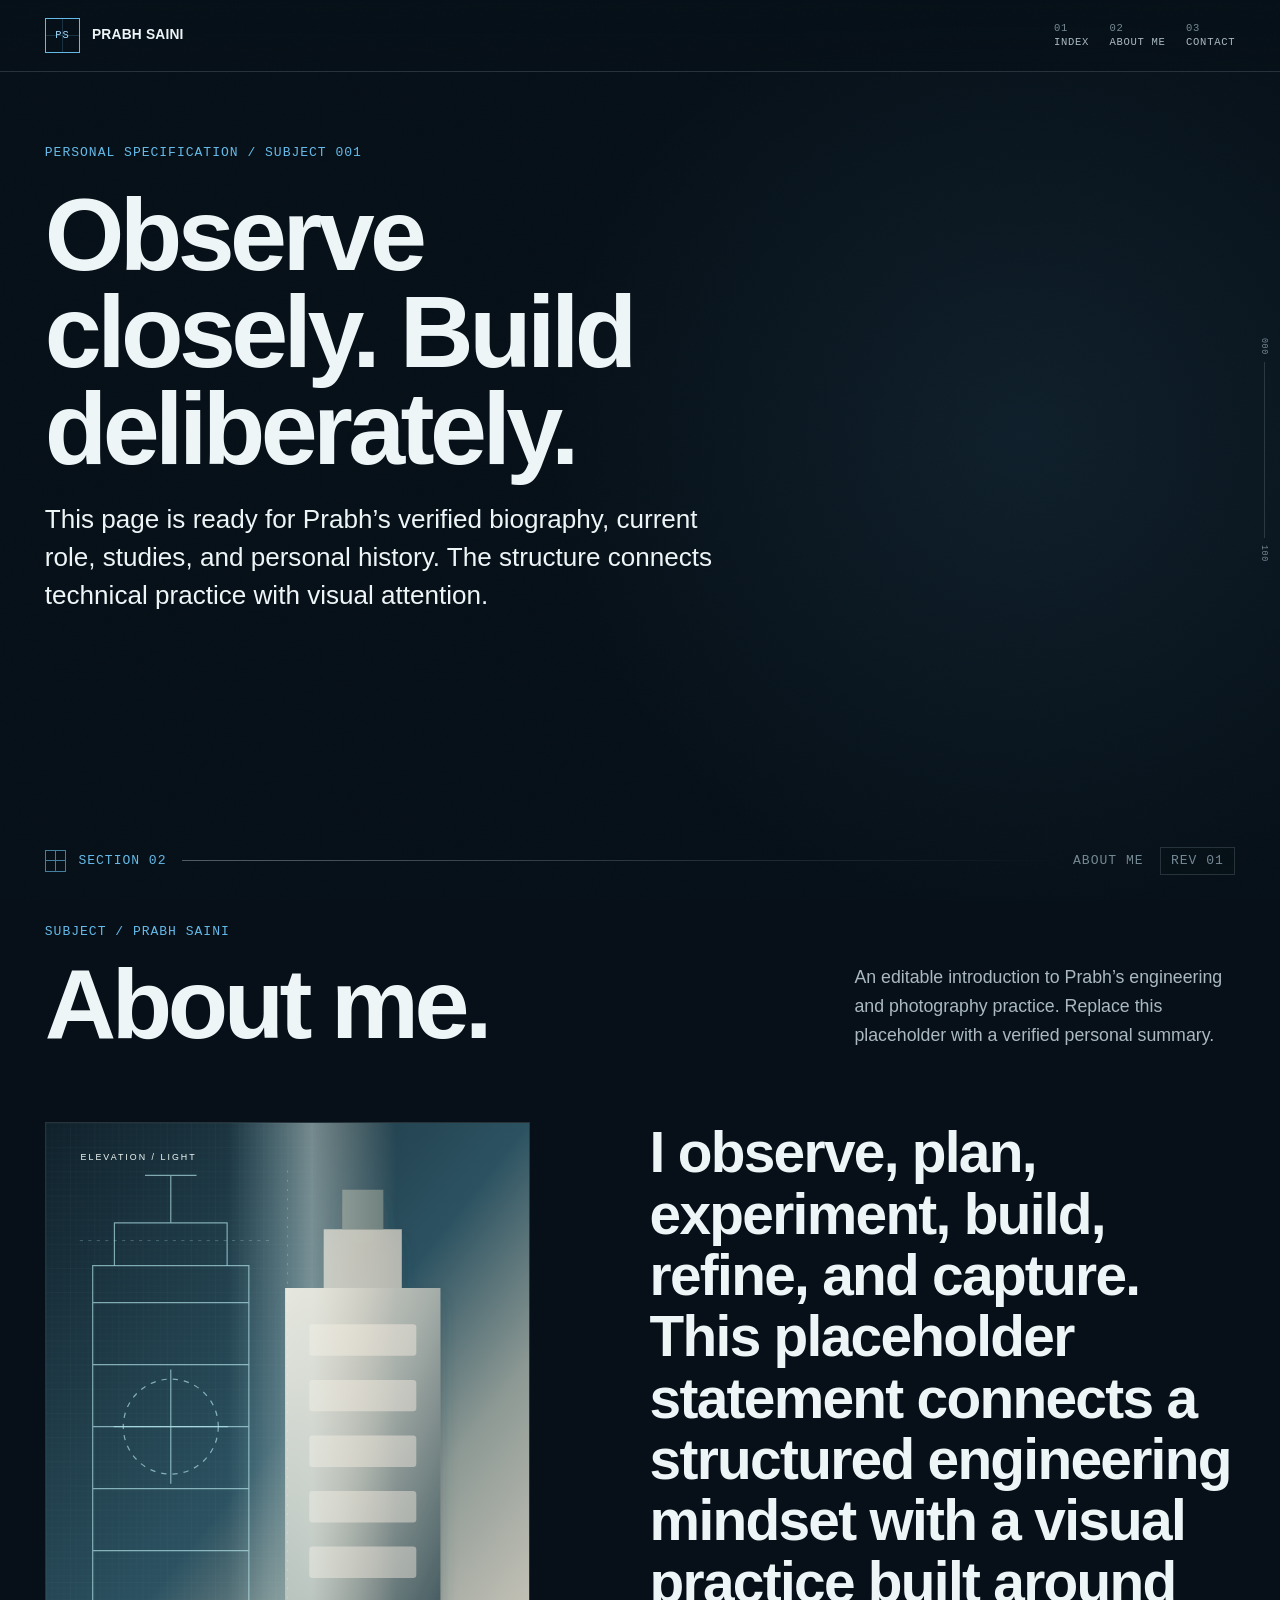
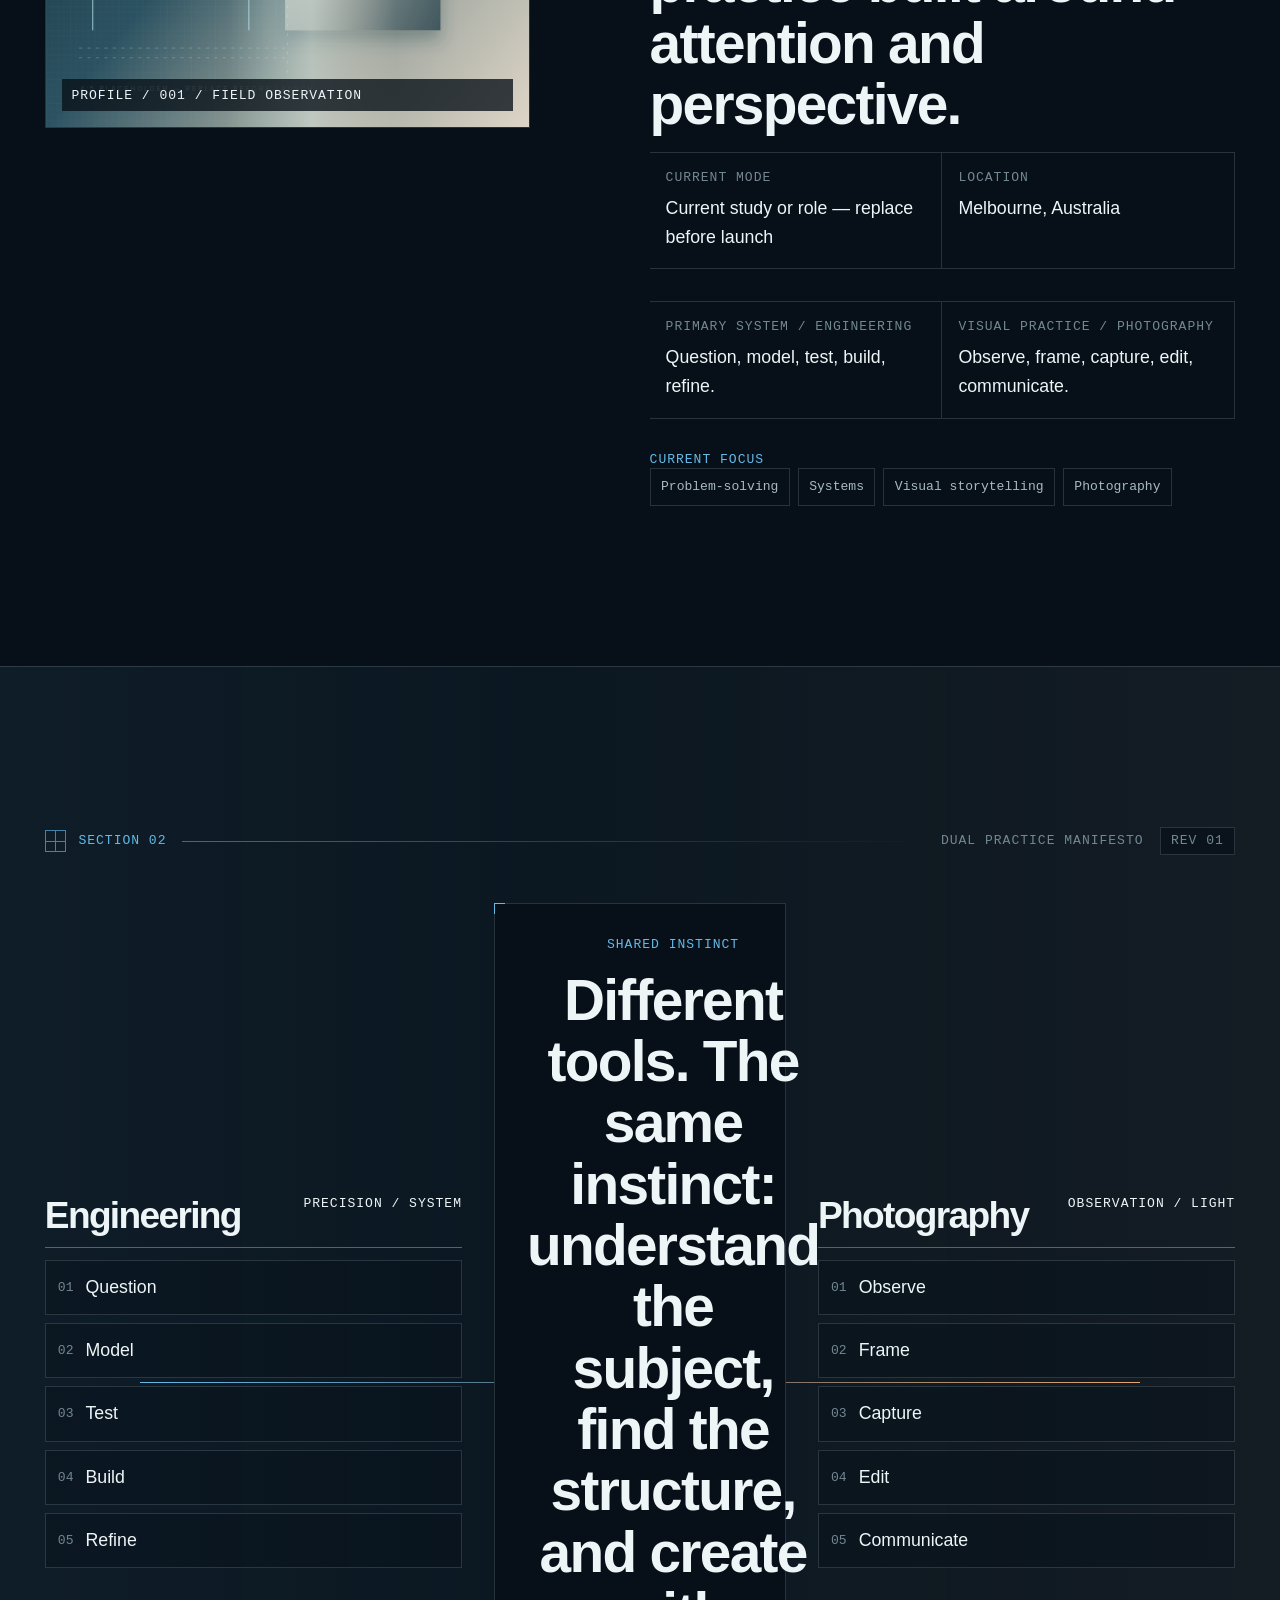
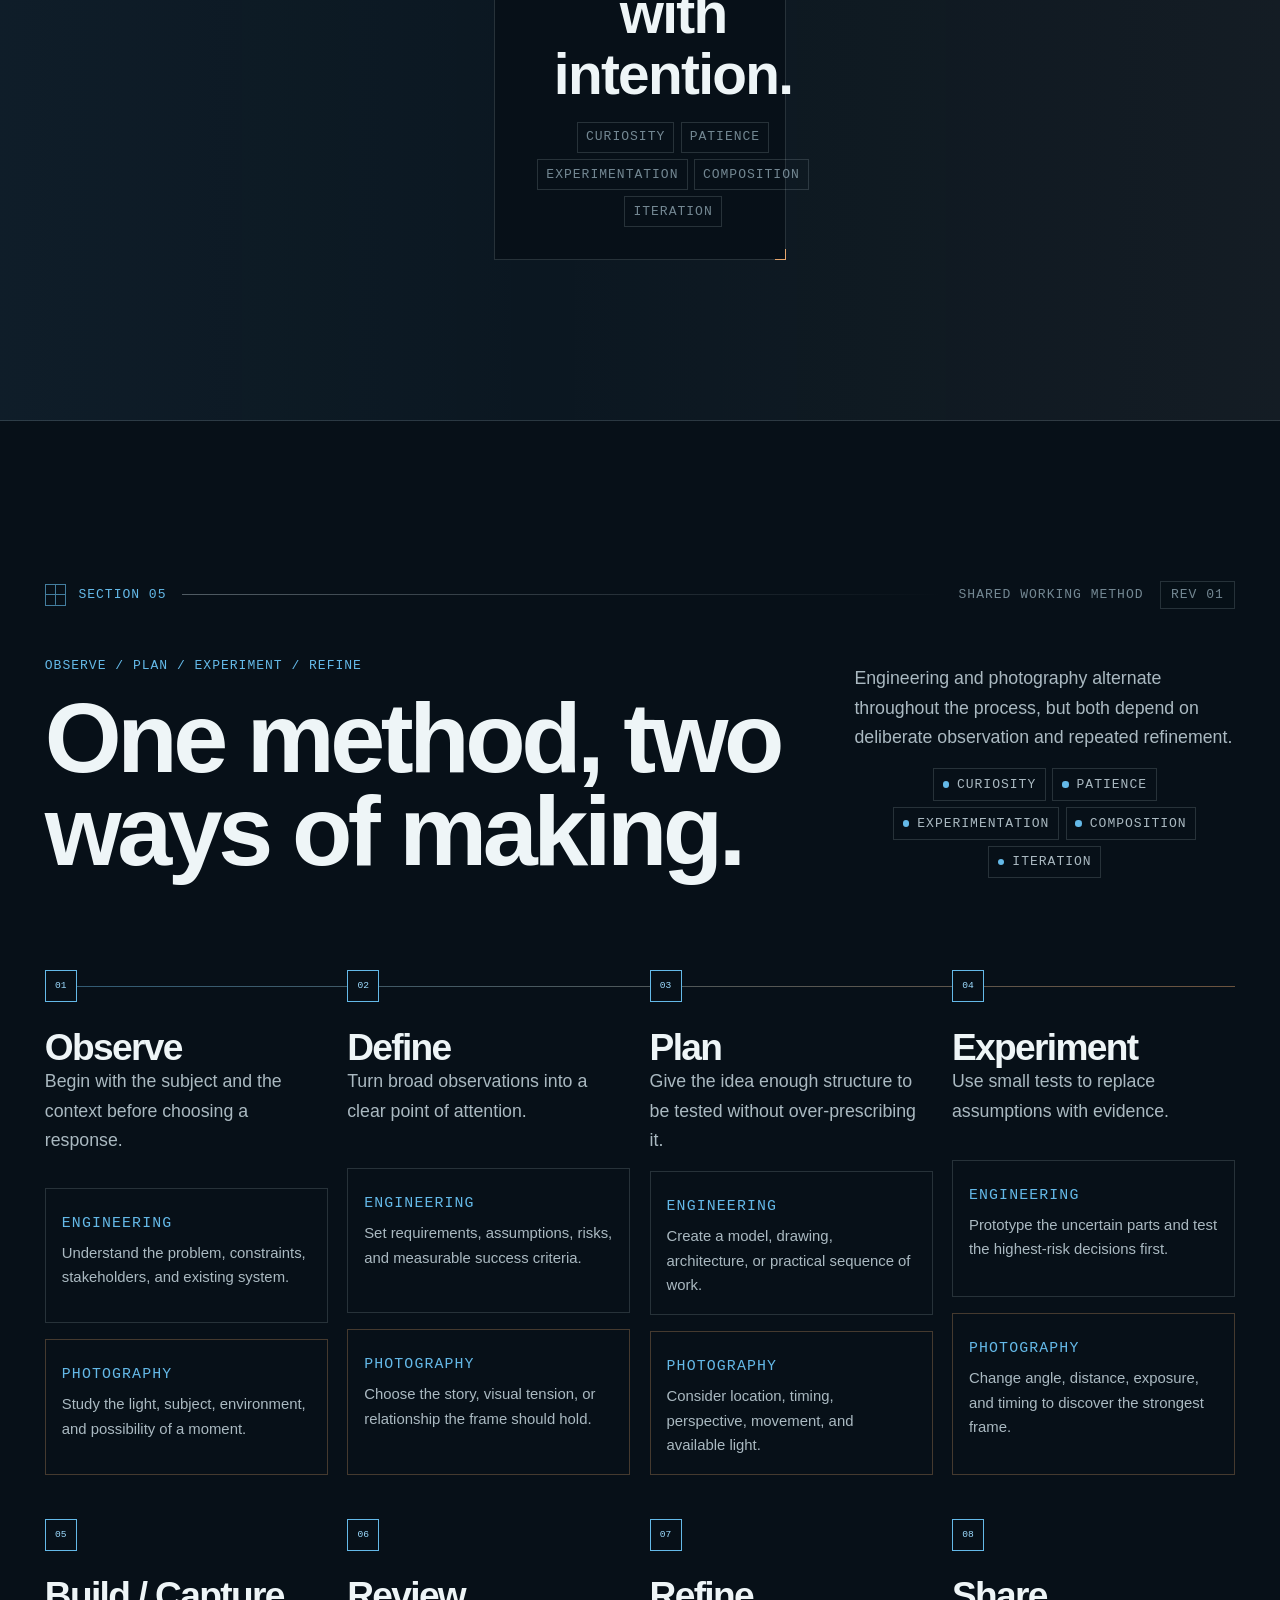
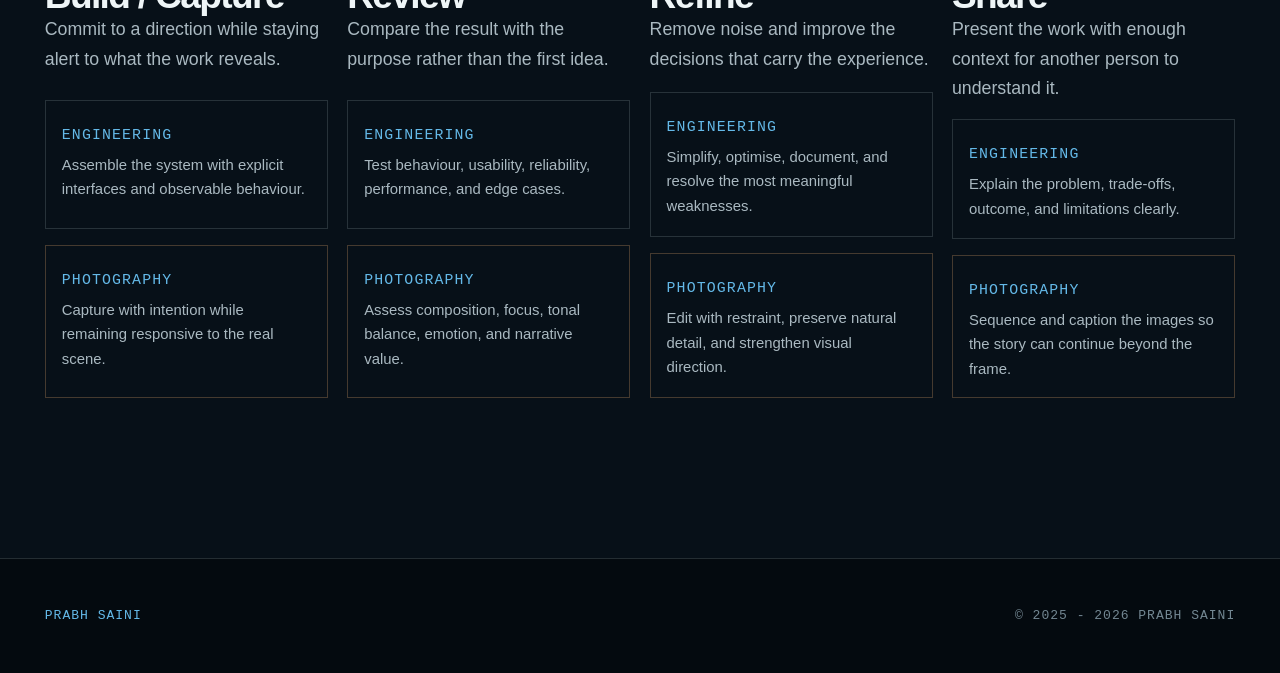
==== commit 97ac1b69: "Apply clock offset across desktop layouts" ====
--- a/about/index.html
+++ b/about/index.html
@@ -1,5 +1,5 @@
 <!DOCTYPE html><html lang="en-AU"> <head><meta charset="UTF-8"><meta name="viewport" content="width=device-width, initial-scale=1"><meta name="theme-color" content="#071018"><meta name="color-scheme" content="dark"><meta name="generator" content="Astro v7.1.1"><link rel="icon" type="image/svg+xml" href="/favicon.svg"><link rel="sitemap" href="/sitemap-index.xml"><title>About — Prabh Saini</title> <meta name="description" content="About Prabh Saini’s connected engineering and photography practice."> <link rel="canonical" href="https://prabhsaini.au/about/"> <meta name="robots" content="noindex, follow"> <meta property="og:type" content="website"> <meta property="og:title" content="About — Prabh Saini"> <meta property="og:description" content="About Prabh Saini’s connected engineering and photography practice."> <meta property="og:url" content="https://prabhsaini.au/about/"> <meta property="og:image" content="https://prabhsaini.au/social-preview-placeholder.svg"> <meta property="og:site_name" content="Prabh Saini"> <meta property="og:locale" content="en_AU"> <meta name="twitter:card" content="summary_large_image"> <meta name="twitter:title" content="About — Prabh Saini"> <meta name="twitter:description" content="About Prabh Saini’s connected engineering and photography practice."> <meta name="twitter:image" content="https://prabhsaini.au/social-preview-placeholder.svg"> <style>.shared-principle-node[data-astro-cid-hd32jpot]{align-items:center;gap:var(--space-2);border:1px solid var(--colour-line-secondary);color:var(--colour-text-secondary);padding:.4rem .55rem;display:inline-flex}.shared-principle-node[data-astro-cid-hd32jpot]:before{aspect-ratio:1;content:"";background:var(--colour-accent-blue);border-radius:50%;width:.4rem}
-</style><link rel="stylesheet" href="/assets/BaseLayout.djZ4g9kS.css"></head> <body class> <a class="skip-link" href="#main-content">Skip to main content</a> <header class="site-header" data-site-header> <a class="site-identity" href="/" aria-label="Prabh Saini — home"> <span class="site-identity__mark" aria-hidden="true">PS</span> <span class="site-identity__text"> <strong>Prabh Saini</strong> </span> </a> <nav class="desktop-navigation" aria-label="Primary navigation"> <ol role="list"> <li> <a href="/" data-section-link="hero"> <span aria-hidden="true">01</span> Index </a> </li><li> <a href="/#about" data-section-link="about"> <span aria-hidden="true">02</span> About me </a> </li><li> <a href="/#contact" data-section-link="contact"> <span aria-hidden="true">03</span> Contact </a> </li> </ol> </nav> <details class="mobile-navigation" data-mobile-nav> <summary> <span class="visually-hidden">Primary menu</span> <span class="mobile-navigation__label technical">Index</span> <span class="mobile-navigation__icon" aria-hidden="true"><i></i><i></i></span> </summary> <div class="mobile-navigation__sheet"> <p class="eyebrow">Drawing index / Navigate</p> <nav aria-label="Mobile navigation"> <ol role="list"> <li> <a href="/"> <span class="technical">01</span> Index </a> </li><li> <a href="/#about"> <span class="technical">02</span> About me </a> </li><li> <a href="/#contact"> <span class="technical">03</span> Contact </a> </li> </ol> </nav> <p class="mobile-navigation__status technical">Static build / Revision 01</p> </div> </details> </header> <div class="scroll-progress" aria-hidden="true"> <span class="scroll-progress__label technical">000</span> <span class="scroll-progress__track"><i data-scroll-progress></i></span> <span class="scroll-progress__label technical">100</span> </div> <main id="main-content" tabindex="-1">  <header class="page-hero"> <div class="blueprint-grid" aria-hidden="true"></div> <div class="page-shell page-hero__layout"> <div class="page-hero__copy"> <p class="eyebrow">Personal specification / Subject 001</p> <h1>Observe closely. Build deliberately.</h1> <p class="lede">
+</style><link rel="stylesheet" href="/assets/BaseLayout.CWZB0xAN.css"></head> <body class> <a class="skip-link" href="#main-content">Skip to main content</a> <header class="site-header" data-site-header> <a class="site-identity" href="/" aria-label="Prabh Saini — home"> <span class="site-identity__mark" aria-hidden="true">PS</span> <span class="site-identity__text"> <strong>Prabh Saini</strong> </span> </a> <nav class="desktop-navigation" aria-label="Primary navigation"> <ol role="list"> <li> <a href="/" data-section-link="hero"> <span aria-hidden="true">01</span> Index </a> </li><li> <a href="/#about" data-section-link="about"> <span aria-hidden="true">02</span> About me </a> </li><li> <a href="/#contact" data-section-link="contact"> <span aria-hidden="true">03</span> Contact </a> </li> </ol> </nav> <details class="mobile-navigation" data-mobile-nav> <summary> <span class="visually-hidden">Primary menu</span> <span class="mobile-navigation__label technical">Index</span> <span class="mobile-navigation__icon" aria-hidden="true"><i></i><i></i></span> </summary> <div class="mobile-navigation__sheet"> <p class="eyebrow">Drawing index / Navigate</p> <nav aria-label="Mobile navigation"> <ol role="list"> <li> <a href="/"> <span class="technical">01</span> Index </a> </li><li> <a href="/#about"> <span class="technical">02</span> About me </a> </li><li> <a href="/#contact"> <span class="technical">03</span> Contact </a> </li> </ol> </nav> <p class="mobile-navigation__status technical">Static build / Revision 01</p> </div> </details> </header> <div class="scroll-progress" aria-hidden="true"> <span class="scroll-progress__label technical">000</span> <span class="scroll-progress__track"><i data-scroll-progress></i></span> <span class="scroll-progress__label technical">100</span> </div> <main id="main-content" tabindex="-1">  <header class="page-hero"> <div class="blueprint-grid" aria-hidden="true"></div> <div class="page-shell page-hero__layout"> <div class="page-hero__copy"> <p class="eyebrow">Personal specification / Subject 001</p> <h1>Observe closely. Build deliberately.</h1> <p class="lede">
 This page is ready for Prabh’s verified biography, current role, studies, and personal
 					history. The structure connects technical practice with visual attention.
 </p> </div> </div> </header> <section class="section-shell page-shell" id="about" aria-labelledby="about-title"> <div class="section-indicator"> <span class="section-marker technical">Section 02</span> <span class="section-indicator__line" aria-hidden="true"></span> <span class="technical">About me</span> <span class="revision-tag technical">REV 01</span> </div> <div class="section-heading" data-reveal> <div> <p class="eyebrow">Subject / Prabh Saini</p> <h2 id="about-title">About me.</h2> </div> <p>An editable introduction to Prabh’s engineering and photography practice. Replace this placeholder with a verified personal summary.</p> </div> <div class="profile-specification"> <figure data-reveal="true" class="technical-frame profile-specification__image"> <div class="crop-marks" aria-hidden="true"></div>  <div data-image-frame>  <img src="/assets/blueprint-portrait-4x5.Lexrg_JC_ZaCKYN.svg" srcset="/assets/blueprint-portrait-4x5.Lexrg_JC_Z2chwe2.svg 400w, /assets/blueprint-portrait-4x5.Lexrg_JC_Tl4GO.svg 640w, /assets/blueprint-portrait-4x5.Lexrg_JC_ZwLCl6.svg 960w, /assets/blueprint-portrait-4x5.Lexrg_JC_ZaCKYN.svg 1200w" alt="Portrait-format blueprint-to-reality placeholder awaiting Prabh’s profile photograph." sizes="(max-width: 48rem) 88vw, 42vw" loading="lazy" decoding="async" width="1200" height="1500"> </div> <figcaption class="technical">Profile / 001 / Field observation</figcaption>  </figure> <div class="profile-specification__content" data-reveal> <div class="profile-specification__biography"> <p class="statement">I observe, plan, experiment, build, refine, and capture. This placeholder statement connects a structured engineering mindset with a visual practice built around attention and perspective.</p> <dl class="specification-list"> <div> <dt class="technical">Current mode</dt> <dd>Current study or role — replace before launch</dd> </div> <div> <dt class="technical">Location</dt> <dd>Melbourne, Australia</dd> </div> </dl> </div> <dl class="specification-list"> <div> <dt class="technical">Primary system / Engineering</dt> <dd>Question, model, test, build, refine.</dd> </div> <div> <dt class="technical">Visual practice / Photography</dt> <dd>Observe, frame, capture, edit, communicate.</dd> </div> </dl> <div> <p class="eyebrow">Current focus</p> <ul class="principles-list" role="list"> <li>Problem-solving</li><li>Systems</li><li>Visual storytelling</li><li>Photography</li> </ul> </div>  </div> </div> </section> <section class="manifesto section-shell" aria-labelledby="manifesto-title"> <div class="page-shell"> <div class="section-indicator"> <span class="section-marker technical">Section 02</span> <span class="section-indicator__line" aria-hidden="true"></span> <span class="technical">Dual practice manifesto</span> <span class="revision-tag technical">REV 01</span> </div> <h2 class="visually-hidden" id="manifesto-title">How engineering and photography connect</h2> <div class="manifesto__diagram"> <div class="practice-path" data-reveal> <div class="practice-path__heading"> <h3>Engineering</h3> <span class="technical">Precision / System</span> </div> <ol role="list"> <li>Question</li><li>Model</li><li>Test</li><li>Build</li><li>Refine</li> </ol> </div> <div class="manifesto__shared technical-frame" data-reveal> <p class="eyebrow">Shared instinct</p> <p class="statement">Different tools. The same instinct: understand the subject, find the structure, and create with intention.</p> <div class="shared-nodes technical"> <span>Curiosity</span><span>Patience</span><span>Experimentation</span><span>Composition</span><span>Iteration</span> </div> </div> <div class="practice-path" data-reveal> <div class="practice-path__heading"> <h3>Photography</h3> <span class="technical">Observation / Light</span> </div> <ol role="list"> <li>Observe</li><li>Frame</li><li>Capture</li><li>Edit</li><li>Communicate</li> </ol> </div> <div class="manifesto__connection" aria-hidden="true"> <span class="construction-line" data-draw aria-hidden="true"></span> </div> </div> </div> </section> <section class="section-shell page-shell" id="process" aria-labelledby="process-title"> <div class="section-indicator"> <span class="section-marker technical">Section 05</span> <span class="section-indicator__line" aria-hidden="true"></span> <span class="technical">Shared working method</span> <span class="revision-tag technical">REV 01</span> </div> <div class="section-heading" data-reveal> <div> <p class="eyebrow">Observe / Plan / Experiment / Refine</p> <h2 id="process-title">One method, two ways of making.</h2> </div> <div> <p>
--- a/assets/BaseLayout.CWZB0xAN.css
+++ b/assets/BaseLayout.CWZB0xAN.css
@@ -0,0 +1 @@
+:root{--colour-background-primary:#071018;--colour-background-secondary:#0b1721;--colour-background-deep:#040a0f;--colour-surface:#101f2b;--colour-surface-elevated:#152735;--colour-line-primary:#deeef557;--colour-line-secondary:#deeef526;--colour-grid:#73b5dc17;--colour-text-primary:#eef5f7;--colour-text-secondary:#aab9c1;--colour-text-muted:#738792;--colour-accent-blue:#64b9e8;--colour-accent-bright:#9ddcff;--colour-accent-warm:#e6a66d;--colour-focus:#bce9ff;--colour-error:#ff8f8f;--colour-success:#84c9b1;--font-display:"Arial Narrow", "Aptos Display", "Segoe UI Variable Display", "Segoe UI", sans-serif;--font-body:"Aptos", "Segoe UI Variable Text", "Segoe UI", sans-serif;--font-technical:"Cascadia Mono", "SFMono-Regular", Consolas, "Liberation Mono", monospace;--step--1:clamp(.75rem, .72rem + .12vw, .82rem);--step-0:clamp(1rem, .95rem + .2vw, 1.125rem);--step-1:clamp(1.25rem, 1.11rem + .65vw, 1.65rem);--step-2:clamp(1.6rem, 1.32rem + 1.25vw, 2.4rem);--step-3:clamp(2.1rem, 1.55rem + 2.5vw, 3.75rem);--step-4:clamp(3rem, 1.7rem + 5.6vw, 6.75rem);--step-hero:clamp(4.1rem, 1.35rem + 11vw, 11.8rem);--space-1:.25rem;--space-2:.5rem;--space-3:.75rem;--space-4:1rem;--space-5:1.5rem;--space-6:2rem;--space-7:3rem;--space-8:4.5rem;--space-9:7rem;--space-10:10rem;--page-gutter:clamp(1rem, 3.5vw, 4.5rem);--content-max:94rem;--reading-max:44rem;--header-height:4.5rem;--grid-columns:12;--grid-gap:clamp(.75rem, 1.5vw, 1.5rem);--line-hairline:1px;--radius-small:.2rem;--radius-medium:.6rem;--shadow-deep:0 2rem 6rem #00000061;--focus-ring:0 0 0 3px #bce9ff47;--ease-interface:cubic-bezier(.22, 1, .36, 1);--ease-cinematic:cubic-bezier(.76, 0, .24, 1);--duration-fast:.18s;--duration-medium:.42s;--duration-slow:.9s}@media (width<=64rem){:root{--grid-columns:6;--header-height:4rem;--space-10:8rem}}@media (width<=40rem){:root{--grid-columns:4;--page-gutter:clamp(1rem, 4.5vw, 1.5rem);--space-9:5rem;--space-10:6rem}}*,:before,:after{box-sizing:border-box}html{scroll-behavior:smooth;text-size-adjust:100%}body,h1,h2,h3,h4,p,figure,blockquote,dl,dd{margin:0}body{min-width:20rem;min-height:100vh}ul[role=list],ol[role=list]{margin:0;padding:0;list-style:none}img,picture,svg,canvas,video{max-width:100%;display:block}img{height:auto}button,input,textarea,select{font:inherit}button,a{-webkit-tap-highlight-color:transparent}button{border:0}table{border-collapse:collapse}:target{scroll-margin-block:calc(var(--header-height) + 1.5rem)}@media (prefers-reduced-motion:reduce){html{scroll-behavior:auto}}body{font-family:var(--font-body);font-size:var(--step-0);color:var(--colour-text-primary);font-synthesis:none;text-rendering:optimizelegibility;line-height:1.65}h1,h2,h3,h4,.display-type{font-family:var(--font-display);letter-spacing:-.045em;text-wrap:balance;font-weight:650;line-height:.95}h1{font-size:var(--step-hero)}h2{font-size:var(--step-4)}h3{font-size:var(--step-2);line-height:1.08}h4{font-size:var(--step-1);line-height:1.2}p{color:var(--colour-text-secondary)}.technical,.eyebrow,.meta,.annotation{font-family:var(--font-technical);font-size:var(--step--1);letter-spacing:.075em;text-transform:uppercase;line-height:1.35}.eyebrow{color:var(--colour-accent-blue)}.lede{max-width:48rem;font-size:var(--step-1);color:var(--colour-text-primary);line-height:1.45}.statement{font-family:var(--font-display);font-size:var(--step-3);letter-spacing:-.03em;color:var(--colour-text-primary);text-wrap:balance;font-weight:560;line-height:1.08}.prose{max-width:var(--reading-max)}.prose>*+*{margin-block-start:1.2em}.prose h2,.prose h3{margin-block-start:1.8em}.prose ul,.prose ol{color:var(--colour-text-secondary);padding-inline-start:1.2rem}.prose li+li{margin-block-start:.45rem}@media (width<=40rem){h1,h2,h3{letter-spacing:-.035em}}.blueprint-grid{z-index:-1;pointer-events:none;background-image:linear-gradient(to right, var(--colour-grid) 1px, transparent 1px), linear-gradient(to bottom, var(--colour-grid) 1px, transparent 1px), linear-gradient(to right, #73b5dc0a 1px, transparent 1px), linear-gradient(to bottom, #73b5dc0a 1px, transparent 1px);background-position:50%;background-size:clamp(4rem,7vw,7rem) clamp(4rem,7vw,7rem),clamp(4rem,7vw,7rem) clamp(4rem,7vw,7rem),1rem 1rem,1rem 1rem;position:absolute;inset:0;mask-image:linear-gradient(#000,#000000b3 70%,#0000)}.technical-frame{border:1px solid var(--colour-line-secondary);background:linear-gradient(135deg,#64b9e80d,#0000 38%);position:relative}.technical-frame:before,.technical-frame:after{content:"";pointer-events:none;width:.7rem;height:.7rem;position:absolute}.technical-frame:before{border-block-start:1px solid var(--colour-accent-blue);border-inline-start:1px solid var(--colour-accent-blue);inset:-1px auto auto -1px}.technical-frame:after{border-inline-end:1px solid var(--colour-accent-warm);border-block-end:1px solid var(--colour-accent-warm);inset:auto -1px -1px auto}.crop-marks{pointer-events:none;background:linear-gradient(var(--colour-line-primary), var(--colour-line-primary)) 0 0 / 1.1rem 1px no-repeat, linear-gradient(var(--colour-line-primary), var(--colour-line-primary)) 0 0 / 1px 1.1rem no-repeat, linear-gradient(var(--colour-line-primary), var(--colour-line-primary)) 100% 0 / 1.1rem 1px no-repeat, linear-gradient(var(--colour-line-primary), var(--colour-line-primary)) 100% 0 / 1px 1.1rem no-repeat, linear-gradient(var(--colour-line-primary), var(--colour-line-primary)) 0 100% / 1.1rem 1px no-repeat, linear-gradient(var(--colour-line-primary), var(--colour-line-primary)) 0 100% / 1px 1.1rem no-repeat, linear-gradient(var(--colour-line-primary), var(--colour-line-primary)) 100% 100% / 1.1rem 1px no-repeat, linear-gradient(var(--colour-line-primary), var(--colour-line-primary)) 100% 100% / 1px 1.1rem no-repeat;position:absolute;inset:-.7rem}.dimension-line{align-items:center;gap:var(--space-3);color:var(--colour-text-muted);display:flex}.dimension-line:before,.dimension-line:after{content:"";background:var(--colour-line-secondary);flex:1;height:1px}.section-marker{align-items:center;gap:var(--space-3);color:var(--colour-accent-blue);display:inline-flex}.section-marker:before{content:"";opacity:.65;background:linear-gradient(currentColor,currentColor) 50%/1px 100% no-repeat,linear-gradient(90deg,currentColor,currentColor) 50%/100% 1px no-repeat;border:1px solid;width:1.35rem;height:1.35rem}.revision-tag{border:1px solid var(--colour-line-secondary);min-height:1.75rem;color:var(--colour-text-muted);background:#071018b3;align-items:center;padding-inline:.65rem;display:inline-flex}.focus-reticle{aspect-ratio:1;pointer-events:none;border:1px solid #9ddcffa6;width:clamp(4rem,8vw,7.5rem);position:absolute;inset:50% auto auto 50%;transform:translate(-50%,-50%)}.focus-reticle:before,.focus-reticle:after{content:"";background:#9ddcff80;position:absolute;inset:50% auto auto 50%;transform:translate(-50%,-50%)}.focus-reticle:before{width:145%;height:1px}.focus-reticle:after{width:1px;height:145%}.coordinate-label{color:var(--colour-text-muted);white-space:nowrap}.construction-line{background:linear-gradient(90deg, transparent, var(--colour-line-primary), transparent);transform-origin:0;height:1px}.blueprint-reveal{clip-path:inset(0);transition:clip-path var(--duration-slow) var(--ease-cinematic), filter var(--duration-slow) var(--ease-cinematic)}[data-motion=ready] .blueprint-reveal:not(.is-visible){clip-path:inset(0 100% 0 0);filter:saturate(.2)}@media (width<=40rem){.blueprint-grid{opacity:.72;background-size:4.5rem 4.5rem,4.5rem 4.5rem,1rem 1rem,1rem 1rem}}html{background:var(--colour-background-primary);scrollbar-color:var(--colour-accent-blue) var(--colour-background-deep)}body{background:radial-gradient(circle at 80% 8%, #64b9e817, transparent 30rem), var(--colour-background-primary);overflow-x:clip}body:before{z-index:1000;content:"";pointer-events:none;opacity:.17;mix-blend-mode:soft-light;background-image:url("data:image/svg+xml,%3Csvg viewBox='0 0 180 180' xmlns='http://www.w3.org/2000/svg'%3E%3Cfilter id='n'%3E%3CfeTurbulence type='fractalNoise' baseFrequency='.9' numOctaves='3' stitchTiles='stitch'/%3E%3C/filter%3E%3Crect width='100%25' height='100%25' filter='url(%23n)' opacity='.42'/%3E%3C/svg%3E");background-size:180px;position:fixed;inset:0}body.navigation-open{overflow:hidden}::selection{color:var(--colour-background-deep);background:var(--colour-accent-bright)}a{color:inherit;text-underline-offset:.23em;text-decoration-thickness:1px}a:hover{color:var(--colour-accent-bright)}:focus-visible{outline:2px solid var(--colour-focus);outline-offset:4px;box-shadow:var(--focus-ring)}.skip-link{inset:0 auto auto var(--page-gutter);z-index:2000;color:var(--colour-background-primary);background:var(--colour-focus);transition:transform var(--duration-fast) var(--ease-interface);padding:.8rem 1rem;position:fixed;transform:translateY(-140%)}.skip-link:focus{transform:translateY(.75rem)}.visually-hidden{clip:rect(0, 0, 0, 0)!important;white-space:nowrap!important;border:0!important;width:1px!important;height:1px!important;margin:-1px!important;padding:0!important;position:absolute!important;overflow:hidden!important}.page-shell{width:min(100% - (2 * var(--page-gutter)), var(--content-max));margin-inline:auto}.content-grid{grid-template-columns:repeat(var(--grid-columns), minmax(0, 1fr));gap:var(--grid-gap);display:grid}.section-shell{padding-block:var(--space-10);position:relative}.section-shell--compact{padding-block:var(--space-8)}.section-heading{align-items:end;gap:var(--space-7);grid-template-columns:minmax(0,4fr) minmax(16rem,2fr);margin-block-end:var(--space-8);display:grid}.section-heading>div>*+*{margin-block-start:var(--space-4)}.section-heading>p{max-width:36rem}.section-indicator{align-items:center;gap:var(--space-4);color:var(--colour-text-muted);grid-template-columns:auto minmax(2rem,1fr) auto auto;margin-block-end:var(--space-7);display:grid}.section-indicator__line{background:linear-gradient(90deg, var(--colour-line-primary), transparent);height:1px}.actions{gap:var(--space-3);flex-wrap:wrap;display:flex}.button{border:1px solid var(--colour-accent-blue);min-height:3rem;font-family:var(--font-technical);font-size:var(--step--1);letter-spacing:.06em;text-transform:uppercase;color:var(--colour-background-deep);background:var(--colour-accent-blue);transition:color var(--duration-fast), background var(--duration-fast), border-color var(--duration-fast), transform var(--duration-fast);justify-content:center;align-items:center;gap:.7rem;padding:.75rem 1.1rem;text-decoration:none;display:inline-flex;position:relative}.button:hover{color:var(--colour-background-deep);background:var(--colour-accent-bright);border-color:var(--colour-accent-bright);transform:translateY(-2px)}.button--secondary{color:var(--colour-text-primary);border-color:var(--colour-line-primary);background:0 0}.button--secondary:hover{color:var(--colour-text-primary);background:#64b9e81a}.text-link{font-family:var(--font-technical);font-size:var(--step--1);letter-spacing:.05em;text-transform:uppercase;color:var(--colour-accent-bright);align-items:center;gap:.5rem;display:inline-flex}.site-header{z-index:500;height:var(--header-height);justify-content:space-between;align-items:center;gap:var(--space-5);padding-inline:var(--page-gutter);border-block-end:1px solid var(--colour-line-secondary);backdrop-filter:blur(14px);background:linear-gradient(#071018f2,#071018cc);display:flex;position:fixed;inset:0 0 auto}.site-identity{align-items:center;gap:var(--space-3);text-decoration:none;display:inline-flex}.site-identity__mark{aspect-ratio:1;border:1px solid var(--colour-accent-blue);width:2.2rem;font-family:var(--font-technical);letter-spacing:.08em;color:var(--colour-accent-bright);background:linear-gradient(90deg,#0000 49%,#64b9e833 50%,#0000 51%),linear-gradient(#0000 49%,#64b9e833 50%,#0000 51%);place-items:center;font-size:.65rem;display:grid}.site-identity__text{line-height:1.05;display:grid}.site-identity__text strong{font-family:var(--font-display);letter-spacing:.015em;text-transform:uppercase;font-size:.86rem}.site-identity__text small{font-family:var(--font-technical);letter-spacing:.06em;color:var(--colour-text-muted);text-transform:uppercase;margin-block-start:.3rem;font-size:.55rem}.desktop-navigation ol{align-items:center;gap:clamp(.8rem,1.6vw,1.8rem);display:flex}.desktop-navigation a{font-family:var(--font-technical);letter-spacing:.065em;text-transform:uppercase;color:var(--colour-text-secondary);flex-direction:column;font-size:.66rem;line-height:1.25;text-decoration:none;display:flex}.desktop-navigation a>span{color:var(--colour-text-muted);transition:color var(--duration-fast)}.desktop-navigation a:hover,.desktop-navigation a[aria-current=location]{color:var(--colour-text-primary)}.desktop-navigation a[aria-current=location]>span{color:var(--colour-accent-blue)}.mobile-navigation{display:none}.scroll-progress{z-index:450;color:var(--colour-text-muted);justify-items:center;gap:.45rem;display:grid;position:fixed;inset:50% .65rem auto auto;transform:translateY(-50%)}.scroll-progress__label{writing-mode:vertical-rl;font-size:.52rem}.scroll-progress__track{background:var(--colour-line-secondary);width:1px;height:min(22vh,11rem);display:block;position:relative}.scroll-progress__track i{background:var(--colour-accent-blue);transform-origin:top;display:block;position:absolute;inset:0;transform:scaleY(0)}.hero{min-height:100svh;padding-block:calc(var(--header-height) + var(--space-7)) var(--space-7);isolation:isolate;align-items:end;display:grid;position:relative}.hero:after{z-index:-1;content:"";background:linear-gradient(transparent, var(--colour-background-primary));pointer-events:none;height:15rem;position:absolute;inset:auto 0 0}.hero__calibration{inset:calc(var(--header-height) + 2rem) var(--page-gutter) auto;color:var(--colour-text-muted);justify-content:space-between;display:flex;position:absolute}.hero__scan{z-index:4;pointer-events:none;background:linear-gradient(90deg, transparent, var(--colour-accent-bright), transparent);opacity:0;height:1px;position:absolute;inset:0}.hero[data-intro=running] .hero__scan{opacity:.35;animation:2.2s linear .4s scan}.hero__layout{gap:var(--grid-gap);width:min(100% - (2 * var(--page-gutter)), var(--content-max));grid-template-columns:repeat(12,minmax(0,1fr));margin-inline:auto;display:grid;position:relative}.hero__identity{z-index:3;pointer-events:none;grid-column:1/-1;align-self:end;padding-block-start:4rem;position:relative}.hero__discipline{align-items:center;gap:var(--space-4);color:var(--colour-accent-blue);margin-block-end:var(--space-3);display:flex}.hero__discipline:after{content:"";background:var(--colour-line-primary);width:clamp(4rem,15vw,12rem);height:1px}.hero__name{z-index:2;text-transform:uppercase;text-shadow:0 0 3rem #071018e6;max-width:13ch;position:relative}.hero__name span{display:block}.hero__name span:last-child{color:#0000;-webkit-text-stroke:1px var(--colour-text-primary);margin-inline-start:clamp(1.5rem,11vw,10rem)}.hero__photograph{z-index:1;aspect-ratio:1;pointer-events:none;grid-area:1/10/auto/-1;place-self:start end;width:min(28vw,13.5rem);margin:0;position:relative;overflow:visible}.hero__photograph img{object-fit:contain;width:100%;height:100%;display:block}.hero__support{z-index:5;gap:var(--space-5);pointer-events:auto;grid-column:1/span 5;align-self:end;margin-block-start:var(--space-6);display:grid;position:relative}.hero__support .lede{max-width:35rem}.hero__quote{padding:var(--space-5);border-inline-start:1px solid var(--colour-accent-warm);backdrop-filter:blur(10px);background:#071018bf;grid-column:7/-1;align-self:end}.hero__quote blockquote{font-family:var(--font-display);color:var(--colour-text-primary);font-size:clamp(1.05rem,1.5vw,1.45rem);font-style:italic;line-height:1.4}.hero__skip{inset:calc(var(--header-height) + 4rem) var(--page-gutter) auto auto;z-index:20;border:1px solid var(--colour-line-primary);color:var(--colour-text-secondary);cursor:pointer;background:#071018d1;padding:.5rem .7rem;position:absolute;display:none!important}.hero__skip[hidden]{display:none}.focus-reticle__label{color:var(--colour-accent-bright);white-space:nowrap;position:absolute;inset:calc(100% + .5rem) auto auto 0}.profile-specification{gap:var(--grid-gap);grid-template-columns:repeat(12,minmax(0,1fr));align-items:start;display:grid}.profile-specification__image{aspect-ratio:4/5;grid-column:1/span 5;position:relative;overflow:hidden}.profile-specification__image img{object-fit:cover;filter:saturate(.72)contrast(1.05);width:100%;height:100%;transition:filter 1.2s var(--ease-cinematic)}.profile-specification__image.is-visible img{filter:saturate()contrast()}.profile-specification__image figcaption{color:var(--colour-text-primary);background:#071018c7;padding:.45rem .6rem;position:absolute;inset:auto 1rem 1rem}.profile-specification__content{gap:var(--space-6);grid-column:7/-1;display:grid}.profile-specification__biography{gap:var(--space-4);display:grid}.specification-list{border-block-start:1px solid var(--colour-line-secondary);grid-template-columns:repeat(2,minmax(0,1fr));display:grid}.specification-list>div{padding:var(--space-4);border-inline-end:1px solid var(--colour-line-secondary);border-block-end:1px solid var(--colour-line-secondary)}.specification-list dt{color:var(--colour-text-muted);margin-block-end:.45rem}.specification-list dd{color:var(--colour-text-primary)}.principles-list{gap:var(--space-2);flex-wrap:wrap;display:flex}.principles-list li{border:1px solid var(--colour-line-secondary);font-family:var(--font-technical);font-size:var(--step--1);color:var(--colour-text-secondary);padding:.45rem .65rem}.manifesto{background:linear-gradient(90deg, #64b9e80a, transparent 42%, #e6a66d0a), var(--colour-background-secondary);border-block:1px solid var(--colour-line-secondary);overflow:hidden}.manifesto__diagram{gap:var(--space-6);grid-template-columns:1fr minmax(17rem,.7fr) 1fr;align-items:center;min-height:34rem;display:grid;position:relative}.practice-path{gap:var(--space-3);display:grid}.practice-path__heading{border-block-end:1px solid var(--colour-line-primary);justify-content:space-between;padding-block-end:var(--space-3);display:flex}.practice-path ol{gap:var(--space-2);counter-reset:practice;display:grid}.practice-path li{gap:var(--space-3);border:1px solid var(--colour-line-secondary);counter-increment:practice;background:#0710186b;grid-template-columns:auto 1fr;align-items:center;padding:.75rem;display:grid}.practice-path li:before{content:counter(practice, decimal-leading-zero);font-family:var(--font-technical);font-size:var(--step--1);color:var(--colour-text-muted)}.manifesto__shared{z-index:2;gap:var(--space-4);padding:var(--space-6);text-align:center;background:var(--colour-background-primary);display:grid;position:relative}.shared-nodes{flex-wrap:wrap;justify-content:center;gap:.4rem;display:flex}.shared-nodes span{border:1px solid var(--colour-line-secondary);color:var(--colour-text-muted);padding:.35rem .5rem}.manifesto__connection{z-index:0;background:linear-gradient(90deg, var(--colour-accent-blue), var(--colour-line-primary), var(--colour-accent-warm));height:1px;position:absolute;inset:50% 8%}.project-register{gap:var(--grid-gap);grid-template-columns:repeat(12,minmax(0,1fr));display:grid}.project-card{border:1px solid var(--colour-line-secondary);background:var(--colour-background-secondary);min-height:34rem;transition:transform var(--duration-medium) var(--ease-interface), border-color var(--duration-medium), box-shadow var(--duration-medium);grid-column:span 6;grid-template-rows:auto 1fr;display:grid;position:relative;overflow:hidden}.project-card:nth-child(3n+1){grid-column:span 7}.project-card:nth-child(3n+2){grid-column:span 5}.project-card:hover,.project-card:focus-within{border-color:var(--colour-line-primary);transform:translateY(-.35rem);box-shadow:0 1.6rem 4rem #00000040}.project-card__image{background:linear-gradient(var(--colour-grid) 1px, transparent 1px), linear-gradient(90deg, var(--colour-grid) 1px, transparent 1px), var(--colour-surface);background-size:2rem 2rem;min-height:17rem;position:relative;overflow:hidden}.project-card__image img{object-fit:cover;filter:saturate(.55);width:100%;height:100%;min-height:17rem;transition:filter .7s var(--ease-cinematic), transform .9s var(--ease-cinematic)}.project-card:hover .project-card__image img,.project-card:focus-within .project-card__image img{filter:saturate();transform:scale(1.025)}.project-card__number{z-index:2;color:var(--colour-accent-bright);background:#071018cc;padding:.35rem .5rem;position:absolute;inset:1rem auto auto 1rem}.project-card__content{gap:var(--space-4);padding:var(--space-5);align-content:start;display:grid}.project-card__content h3 a{text-decoration:none}.project-card__content h3 a:after{content:"";position:absolute;inset:0}.project-card__meta,.metadata-list{gap:var(--space-2);flex-wrap:wrap;display:flex}.project-card__meta span,.metadata-list li{border:1px solid var(--colour-line-secondary);font-family:var(--font-technical);color:var(--colour-text-muted);text-transform:uppercase;padding:.32rem .45rem;font-size:.68rem}.featured-project{padding:var(--space-8);background:linear-gradient(135deg, #64b9e81f, transparent 45%), var(--colour-background-secondary);border:1px solid var(--colour-line-primary);margin-block-start:var(--space-9);position:relative;overflow:hidden}.featured-project__header{gap:var(--space-6);grid-template-columns:1fr auto;align-items:end;margin-block-end:var(--space-7);display:grid}.featured-project__header>div{gap:var(--space-3);display:grid}.featured-project__stages{gap:var(--space-3);grid-template-columns:repeat(4,1fr);display:grid}.featured-project__stage{min-height:15rem;padding:var(--space-4);border:1px solid var(--colour-line-secondary);background:#071018a3;position:relative}.featured-project__stage:after{content:"→";color:var(--colour-accent-blue);position:absolute;inset:auto -.9rem 50% auto;transform:translateY(50%)}.featured-project__stage:last-child:after{display:none}.featured-project__stage h4{margin-block:var(--space-7) var(--space-3)}.photographic-interlude{background:var(--colour-background-deep);place-items:center;min-height:92svh;display:grid;position:relative;overflow:hidden}.photographic-interlude__frame{width:min(92%,100rem);height:min(76svh,58rem);position:relative;overflow:hidden}.photographic-interlude__frame img{object-fit:cover;width:100%;height:100%}.photographic-interlude__frame:after{content:"";background:linear-gradient(#0000 55%,#040a0f94);position:absolute;inset:0}.photographic-interlude__caption{inset:auto var(--space-5) var(--space-5);z-index:2;justify-content:space-between;align-items:end;gap:var(--space-4);display:flex;position:absolute}.photographic-interlude__caption h2{max-width:9ch;font-size:var(--step-3)}.photography-section{background:radial-gradient(circle at 15% 20%, #e6a66d14, transparent 25rem), var(--colour-background-primary)}.category-filter{gap:var(--space-2);flex-wrap:wrap;margin-block-end:var(--space-6);display:none}.js .category-filter{display:flex}.category-filter button{border:1px solid var(--colour-line-secondary);min-height:2.75rem;font-family:var(--font-technical);font-size:var(--step--1);letter-spacing:.05em;text-transform:uppercase;color:var(--colour-text-secondary);cursor:pointer;background:0 0;padding:.55rem .75rem}.category-filter button:hover,.category-filter button[aria-pressed=true]{border-color:var(--colour-accent-warm);color:var(--colour-text-primary);background:#e6a66d17}.photography-grid{grid-template-columns:repeat(12,minmax(0,1fr));grid-auto-flow:dense;gap:var(--grid-gap);display:grid}.photography-card{background:var(--colour-surface);grid-column:span 4;position:relative;overflow:hidden}.photography-card:nth-child(7n+1){grid-column:span 7}.photography-card:nth-child(7n+2){grid-column:span 5}.photography-card:nth-child(7n+5){grid-column:span 8}.photography-card[hidden]{display:none}.photography-card__button{width:100%;color:inherit;text-align:start;cursor:zoom-in;background:0 0;padding:0;text-decoration:none;display:block;position:relative}.photography-card__media{aspect-ratio:var(--photo-ratio,4 / 3);display:block;position:relative;overflow:hidden}.photography-card__media img{object-fit:cover;width:100%;height:100%;transition:transform .9s var(--ease-cinematic), filter .9s var(--ease-cinematic)}.photography-card__button:hover img,.photography-card__button:focus-visible img{filter:contrast(1.04)saturate(1.05);transform:scale(1.035)}.photography-card__index{z-index:2;color:var(--colour-text-primary);background:#071018b8;padding:.3rem .45rem;position:absolute;inset:.75rem auto auto .75rem}.photography-card__caption{gap:var(--space-3);padding:var(--space-3);border:1px solid var(--colour-line-secondary);border-block-start:0;grid-template-columns:1fr auto;display:grid}.photography-card__caption strong{font-weight:550}.photography-card__caption span{color:var(--colour-text-muted)}.filter-status{min-height:1.4em;margin-block:calc(-1 * var(--space-4)) var(--space-5);color:var(--colour-text-muted);display:none}.js .filter-status{display:block}.photo-lightbox{border:1px solid var(--colour-line-primary);width:min(94vw,92rem);max-width:none;max-height:92svh;color:var(--colour-text-primary);background:var(--colour-background-deep);padding:0;box-shadow:0 3rem 10rem #000000bf}.photo-lightbox::backdrop{backdrop-filter:blur(8px);background:#02070ae0}.photo-lightbox__layout{grid-template-columns:minmax(0,1fr) minmax(16rem,22rem);max-height:90svh;display:grid}.photo-lightbox__media{background:#020608;place-items:center;min-height:60vh;display:grid;overflow:hidden}.photo-lightbox__media img{object-fit:contain;max-width:100%;max-height:88svh}.photo-lightbox__details{gap:var(--space-5);padding:var(--space-5);border-inline-start:1px solid var(--colour-line-secondary);grid-template-rows:auto 1fr auto;display:grid;overflow-y:auto}.photo-lightbox__close{border:1px solid var(--colour-line-primary);width:2.75rem;height:2.75rem;color:var(--colour-text-primary);cursor:pointer;background:0 0;justify-self:end}.photo-lightbox__copy{align-content:start;gap:var(--space-3);display:grid}.photo-lightbox__controls{gap:var(--space-2);grid-template-columns:1fr 1fr;display:grid}.photo-lightbox__controls button{border:1px solid var(--colour-line-secondary);min-height:2.75rem;color:var(--colour-text-primary);cursor:pointer;background:0 0}.process-diagram{gap:var(--space-5) var(--grid-gap);counter-reset:process;grid-template-columns:repeat(4,minmax(0,1fr));display:grid;position:relative}.process-diagram:before{content:"";background:linear-gradient(90deg, var(--colour-accent-blue), var(--colour-accent-warm));opacity:.45;height:1px;position:absolute;inset:2.2rem 0 auto}.process-step{gap:var(--space-4);counter-increment:process;padding-block-start:4.8rem;display:grid;position:relative}.process-step:before{aspect-ratio:1;border:1px solid var(--colour-accent-blue);content:counter(process, decimal-leading-zero);width:2rem;font-family:var(--font-technical);color:var(--colour-accent-bright);background:var(--colour-background-primary);place-items:center;font-size:.6rem;display:grid;position:absolute;inset:1.25rem auto auto 0}.process-step__practice{padding:var(--space-4);border:1px solid var(--colour-line-secondary)}.process-step__practice p{margin-block-start:var(--space-2);font-size:.93rem}.process-step__practice--photo{border-color:#e6a66d47}.timeline{gap:0;display:grid;position:relative}.timeline:before{content:"";background:linear-gradient(var(--colour-accent-blue), var(--colour-line-secondary));width:1px;position:absolute;inset:0 auto 0 calc(25% - 1px)}.timeline-entry{border-block-start:1px solid var(--colour-line-secondary);grid-template-columns:25% 1fr;min-height:15rem;display:grid;position:relative}.timeline-entry:last-child{border-block-end:1px solid var(--colour-line-secondary)}.timeline-entry__revision{align-content:start;gap:var(--space-2);padding:var(--space-5);display:grid}.timeline-entry__content{gap:var(--space-5);padding:var(--space-5);grid-template-columns:minmax(0,1fr) minmax(11rem,.6fr);display:grid}.timeline-entry__content>div{align-content:start;gap:var(--space-3);display:grid}.timeline-entry__image{aspect-ratio:3/2;background:var(--colour-surface);overflow:hidden}.timeline-entry__image img{object-fit:cover;width:100%;height:100%}.timeline-entry--current{border:1px dashed var(--colour-accent-blue);background:repeating-linear-gradient(-45deg,#0000,#0000 1rem,#64b9e808 1rem 2rem)}.contact-brief{gap:var(--space-8);border:1px solid var(--colour-line-primary);background:radial-gradient(circle at 100% 0%, #e6a66d1f, transparent 28rem), linear-gradient(135deg, #64b9e814, transparent 55%), var(--colour-background-secondary);grid-template-columns:minmax(0,1.2fr) minmax(20rem,.8fr);padding:clamp(1.5rem,5vw,5rem);display:grid;position:relative;overflow:hidden}.contact-brief__copy{gap:var(--space-5);align-content:start;display:grid}.contact-brief__links{border-block-start:1px solid var(--colour-line-primary);align-content:start;display:grid}.contact-link{gap:var(--space-4);min-height:4rem;padding:var(--space-3);border-block-end:1px solid var(--colour-line-secondary);grid-template-columns:auto 1fr auto;align-items:center;text-decoration:none;display:grid}.contact-link__number{color:var(--colour-text-muted)}.availability-status{align-items:center;gap:var(--space-3);color:var(--colour-text-secondary);display:flex}.availability-status:before{aspect-ratio:1;content:"";background:var(--colour-success);border-radius:50%;width:.55rem;box-shadow:0 0 .8rem #84c9b17a}.site-footer{gap:var(--space-7);padding:var(--space-7) var(--page-gutter);border-block-start:1px solid var(--colour-line-secondary);background:var(--colour-background-deep);grid-template-columns:1fr auto;align-items:end;display:grid}.site-footer__identity p+p{margin-block-start:var(--space-2);font-size:.9rem}.site-footer nav,.social-links{gap:var(--space-4);flex-wrap:wrap;list-style:none;display:flex}.site-footer nav a,.social-links a{font-family:var(--font-technical);font-size:var(--step--1);text-transform:uppercase}.social-links{grid-column:1;padding:0}.social-links a{gap:.35rem;display:inline-flex}.site-footer__meta{gap:var(--space-4);color:var(--colour-text-muted);flex-wrap:wrap;grid-area:1/2;justify-content:end;display:flex}.page-hero{min-height:72svh;padding-block:calc(var(--header-height) + var(--space-8)) var(--space-8);align-items:end;display:grid;position:relative;overflow:hidden}.page-hero__layout{z-index:2;gap:var(--grid-gap);grid-template-columns:repeat(12,minmax(0,1fr));align-items:end;display:grid;position:relative}.page-hero__copy{gap:var(--space-5);grid-column:1/span 7;display:grid}.page-hero__copy h1{overflow-wrap:anywhere;font-size:clamp(3.2rem,8vw,8rem)}.page-hero__media{aspect-ratio:4/3;grid-column:8/-1;overflow:hidden}.page-hero__media img{object-fit:cover;width:100%;height:100%}.project-overview{gap:var(--space-8);grid-template-columns:minmax(0,1fr) minmax(18rem,.42fr);display:grid}.project-overview__meta{border-block-start:1px solid var(--colour-line-primary);align-content:start;display:grid}.project-overview__meta>div{padding-block:var(--space-3);border-block-end:1px solid var(--colour-line-secondary)}.project-overview__meta dt{color:var(--colour-text-muted);margin-block-end:var(--space-1)}.project-stage-list{gap:var(--space-6);counter-reset:stages;display:grid}.project-stage{gap:var(--space-6);padding-block:var(--space-6);border-block-start:1px solid var(--colour-line-secondary);counter-increment:stages;grid-template-columns:minmax(8rem,.3fr) 1fr;display:grid}.project-stage h3:before{content:counter(stages, decimal-leading-zero);font-family:var(--font-technical);font-size:var(--step--1);letter-spacing:.05em;color:var(--colour-accent-blue);margin-block-end:var(--space-3);display:block}.project-navigation{gap:var(--grid-gap);grid-template-columns:1fr 1fr;margin-block-start:var(--space-8);display:grid}.project-navigation a{gap:var(--space-2);padding:var(--space-5);border:1px solid var(--colour-line-secondary);text-decoration:none;display:grid}.project-navigation a:last-child{text-align:end}.image-unavailable{background:linear-gradient(var(--colour-grid) 1px, transparent 1px), linear-gradient(90deg, var(--colour-grid) 1px, transparent 1px), var(--colour-surface);background-size:2rem 2rem;place-items:center;min-height:16rem;display:grid}.image-unavailable:after{content:"IMAGE REFERENCE UNAVAILABLE";font-family:var(--font-technical);font-size:var(--step--1);color:var(--colour-text-muted)}.not-found{min-height:100svh;padding:calc(var(--header-height) + var(--space-7)) var(--page-gutter) var(--space-7);text-align:center;place-items:center;display:grid}.not-found__content{gap:var(--space-5);justify-items:center;display:grid}.not-found__reference{color:#0000;-webkit-text-stroke:1px var(--colour-line-primary);font-size:clamp(6rem,26vw,20rem);line-height:.75}.cursor-focus{z-index:1900;aspect-ratio:1;opacity:0;pointer-events:none;border:1px solid #9ddcff8a;border-radius:50%;width:1.7rem;transition:opacity .18s,width .18s,background .18s;position:fixed;inset:-.85rem auto auto -.85rem}.cursor-focus:before,.cursor-focus:after{content:"";background:#9ddcff7a;position:absolute;inset:50% auto auto 50%;transform:translate(-50%,-50%)}.cursor-focus:before{width:130%;height:1px}.cursor-focus:after{width:1px;height:130%}.cursor-focus.is-visible{opacity:1}.cursor-focus.is-active{background:#64b9e81a;width:2.4rem}@media (width>=48.01rem){.hero{align-items:start}.hero__layout{height:calc(100svh - var(--header-height) - (2 * var(--space-7)));min-height:42rem}.hero__identity{padding-block-start:0;position:absolute;inset:24% 0 auto}.hero__photograph{width:min(22vw,12.5rem);position:absolute;inset:clamp(4rem,8svh,7rem) 0 auto auto}.hero__support{width:min(42%,38rem);margin-block-start:0;position:absolute;inset:auto auto 0 0}.hero__quote{width:min(48%,42rem);position:absolute;inset:auto 0 0 auto}}@media (width<=64rem){.desktop-navigation{display:none}.mobile-navigation{display:block}.mobile-navigation summary{cursor:pointer;justify-content:center;align-items:center;gap:.6rem;min-width:3rem;min-height:3rem;list-style:none;display:flex}.mobile-navigation summary::-webkit-details-marker{display:none}.mobile-navigation__icon{gap:.32rem;width:1.25rem;display:grid;position:relative}.mobile-navigation__icon i{background:var(--colour-text-primary);height:1px;transition:transform var(--duration-fast);display:block}.mobile-navigation[open] .mobile-navigation__icon i:first-child{transform:translateY(.18rem)rotate(45deg)}.mobile-navigation[open] .mobile-navigation__icon i:last-child{transform:translateY(-.18rem)rotate(-45deg)}.mobile-navigation__sheet{inset:var(--header-height) 0 0;z-index:600;padding:var(--space-6) var(--page-gutter);background:linear-gradient(var(--colour-grid) 1px, transparent 1px), linear-gradient(90deg, var(--colour-grid) 1px, transparent 1px), #071018fa;background-size:3rem 3rem;grid-template-rows:auto 1fr auto;display:grid;position:fixed}.mobile-navigation nav{align-items:center;display:grid}.mobile-navigation nav ol{display:grid}.mobile-navigation nav a{padding-block:var(--space-3);border-block-end:1px solid var(--colour-line-secondary);font-family:var(--font-display);font-size:var(--step-2);grid-template-columns:3rem 1fr;align-items:center;text-decoration:none;display:grid}.mobile-navigation nav a span,.mobile-navigation__status{color:var(--colour-text-muted)}.hero__layout{grid-template-columns:repeat(6,minmax(0,1fr))}.hero__support{grid-column:1/span 3}.hero__quote{grid-column:4/-1}.profile-specification{grid-template-columns:repeat(6,minmax(0,1fr))}.profile-specification__image{grid-column:1/span 3}.profile-specification__content{grid-column:4/-1}.manifesto__diagram{grid-template-columns:1fr 1fr}.manifesto__shared{grid-area:2/1/auto/-1}.manifesto__connection{display:none}.project-card,.project-card:nth-child(n){grid-column:span 6}.featured-project__stages,.process-diagram{grid-template-columns:repeat(2,1fr)}.photography-card,.photography-card:nth-child(n){grid-column:span 3}.photo-lightbox__layout{grid-template-columns:1fr;overflow-y:auto}.photo-lightbox__media{min-height:50vh}.photo-lightbox__details{border-block-start:1px solid var(--colour-line-secondary);border-inline-start:0}.contact-brief{grid-template-columns:1fr}}@media (width<=48rem){.section-heading{align-items:start;gap:var(--space-4);grid-template-columns:1fr}.scroll-progress{display:none}.hero__calibration{inset-inline:var(--page-gutter);max-width:calc(100% - (2 * var(--page-gutter)));display:block;overflow:hidden}.hero__calibration span:last-child{display:none}.hero{min-height:auto;padding-block-end:var(--space-8)}.hero__layout{flex-direction:column;display:flex}.hero__identity{order:1;padding-block-start:var(--space-8)}.hero__photograph{display:none}.hero__support{order:2}.hero__quote{order:3;margin-block-start:var(--space-4)}.hero__name span:last-child{margin-inline-start:1.5rem}.profile-specification{flex-direction:column;display:flex}.profile-specification__image{width:min(88%,31rem)}.manifesto__diagram{grid-template-columns:1fr}.manifesto__shared{grid-area:auto/1}.project-register{grid-template-columns:1fr;display:grid}.project-card,.project-card:nth-child(n){grid-column:1;min-height:0}.featured-project{padding:var(--space-5)}.featured-project__header{grid-template-columns:1fr;align-items:start}.featured-project__stages{grid-template-columns:1fr}.featured-project__stage{min-height:0}.featured-project__stage:after{inset:auto auto -1.25rem 50%;transform:translate(-50%)rotate(90deg)}.photographic-interlude__frame{width:calc(100% - (2 * var(--page-gutter)));height:72svh}.photographic-interlude__caption{display:grid}.photography-grid{grid-template-columns:repeat(4,minmax(0,1fr))}.photography-card,.photography-card:nth-child(n){grid-column:span 4}.photography-card:nth-child(3n+2){grid-column:span 3}.process-diagram{grid-template-columns:1fr;padding-inline-start:var(--space-5)}.process-diagram:before{width:1px;height:auto;inset:0 auto 0 .95rem}.process-step{padding-block-start:0;padding-inline-start:var(--space-5)}.process-step:before{inset:0 auto auto -1.55rem}.timeline:before{inset-inline-start:1rem}.timeline-entry{grid-template-columns:1fr;padding-inline-start:2.5rem}.timeline-entry__revision{padding-block-end:0}.timeline-entry__content{grid-template-columns:1fr}.contact-brief{gap:var(--space-6);grid-template-columns:minmax(0,1fr)}.site-footer{grid-template-columns:1fr}.site-footer nav,.social-links,.site-footer__meta{grid-area:auto/1;justify-content:start}.page-hero{min-height:auto}.page-hero__layout{flex-direction:column;display:flex}.project-overview,.project-stage{grid-template-columns:1fr}}@media (width<=30rem){.site-identity__text small,.mobile-navigation__label{display:none}.section-indicator{grid-template-columns:auto 1fr auto}.section-indicator>:nth-child(3){display:none}.specification-list{grid-template-columns:1fr}.photography-card:nth-child(n){grid-column:1/-1}.project-navigation{grid-template-columns:1fr}.project-navigation a:last-child{text-align:start}}@media (forced-colors:active){body:before,.blueprint-grid,.cursor-focus,.hero__scan{display:none}.button,.technical-frame,.project-card,.photography-card,.contact-brief{border:1px solid canvastext}:focus-visible{outline:3px solid highlight}}@media print{.site-header,.scroll-progress,.hero__skip,.category-filter,.photo-lightbox,.cursor-focus,body:before{display:none!important}body{color:#111;background:#fff}body *{color:#111!important;text-shadow:none!important}main,.section-shell,.hero,.page-hero{padding-block:1rem}a[href]:after{content:" (" attr(href) ")";font-family:var(--font-technical);font-size:.75rem}}[data-reveal]{opacity:1;transform:none}[data-motion=ready] [data-reveal]{opacity:0;transition:opacity .7s var(--ease-interface), transform .7s var(--ease-interface);transform:translateY(1.4rem)}[data-motion=ready] [data-reveal].is-visible{opacity:1;transform:none}[data-motion=ready] [data-draw]{transform-origin:0;transform:scaleX(0)}[data-motion=ready] [data-draw].is-visible{animation:draw-line .9s var(--ease-interface) forwards}@keyframes draw-line{to{transform:scaleX(1)}}@keyframes scan{0%{transform:translateY(-105%)}to{transform:translateY(105vh)}}@keyframes pulse-focus{0%,to{opacity:.5;transform:translate(-50%,-50%)scale(.94)}50%{opacity:1;transform:translate(-50%,-50%)scale(1)}}@media (prefers-reduced-motion:reduce){*,:before,:after{scroll-behavior:auto!important;transition-duration:.01ms!important;animation-duration:.01ms!important;animation-iteration-count:1!important}[data-reveal],[data-draw],.blueprint-reveal{opacity:1!important;clip-path:none!important;filter:none!important;transform:none!important}}
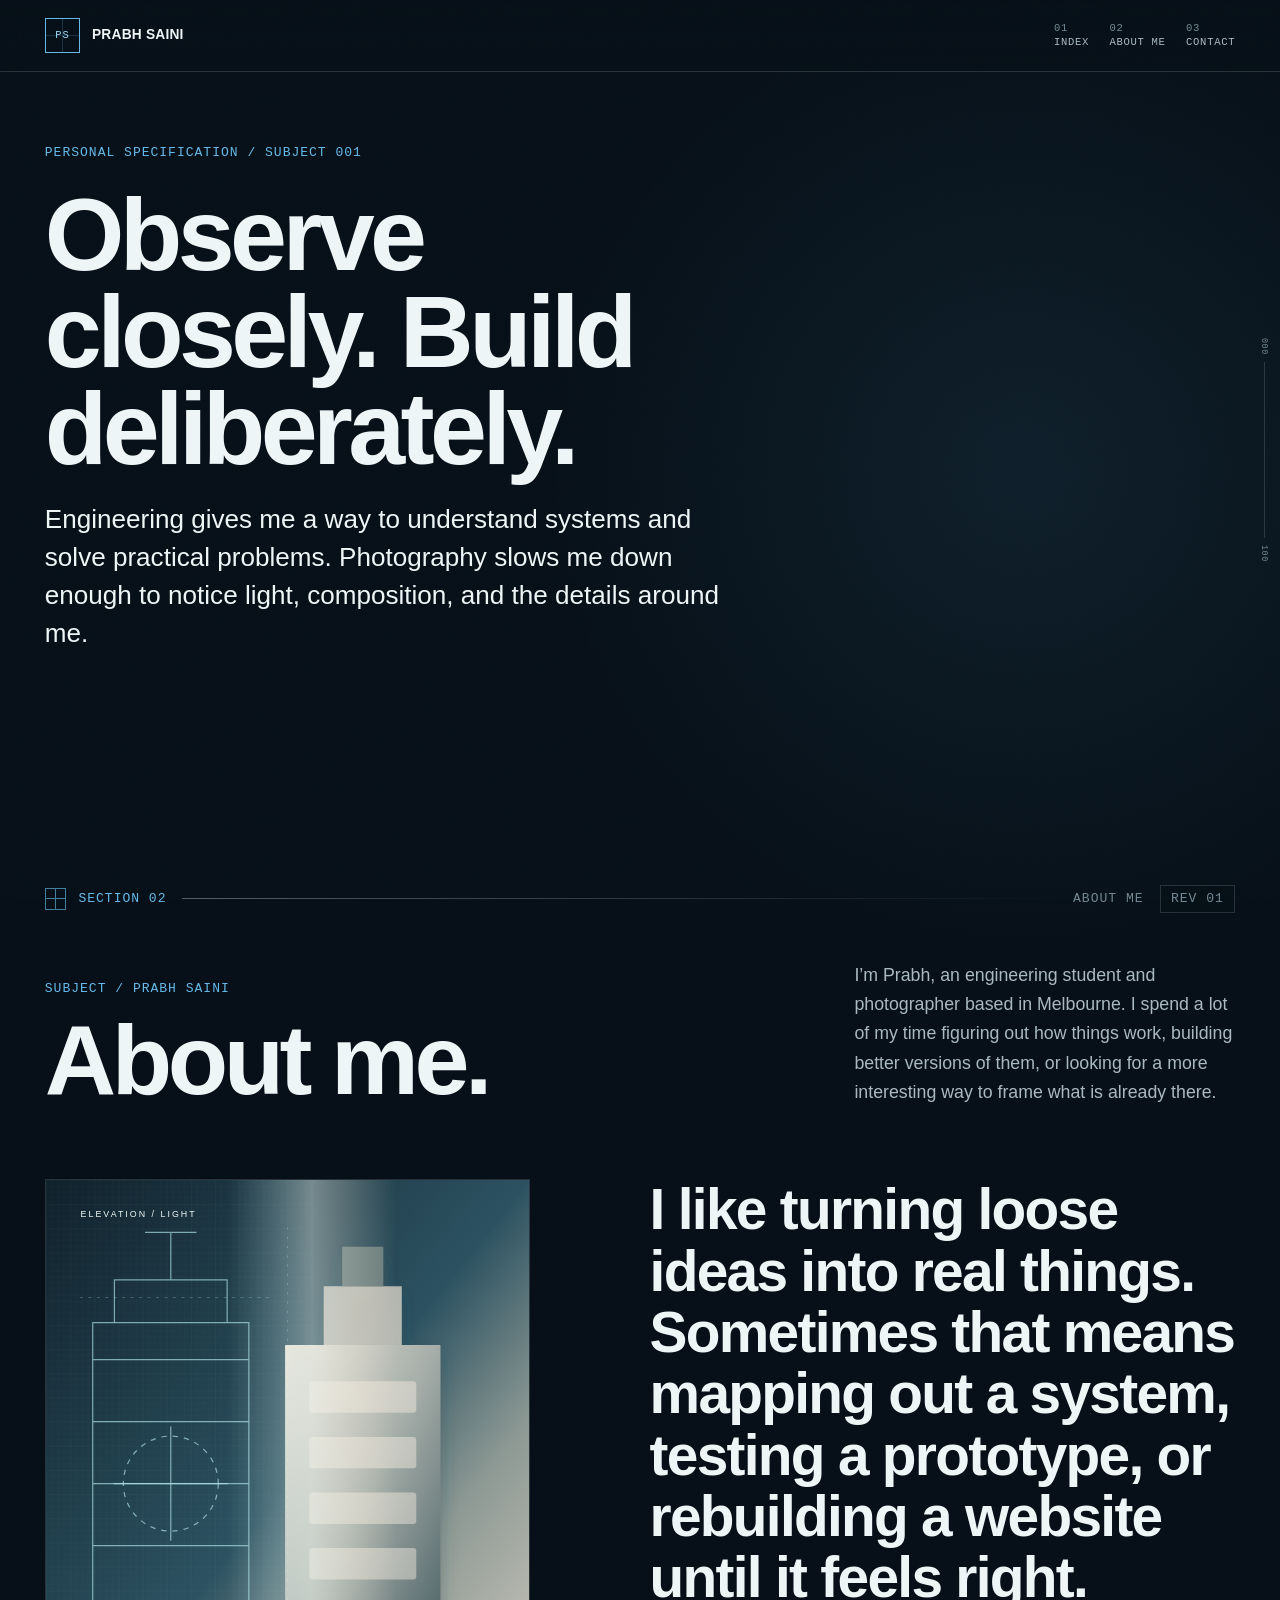
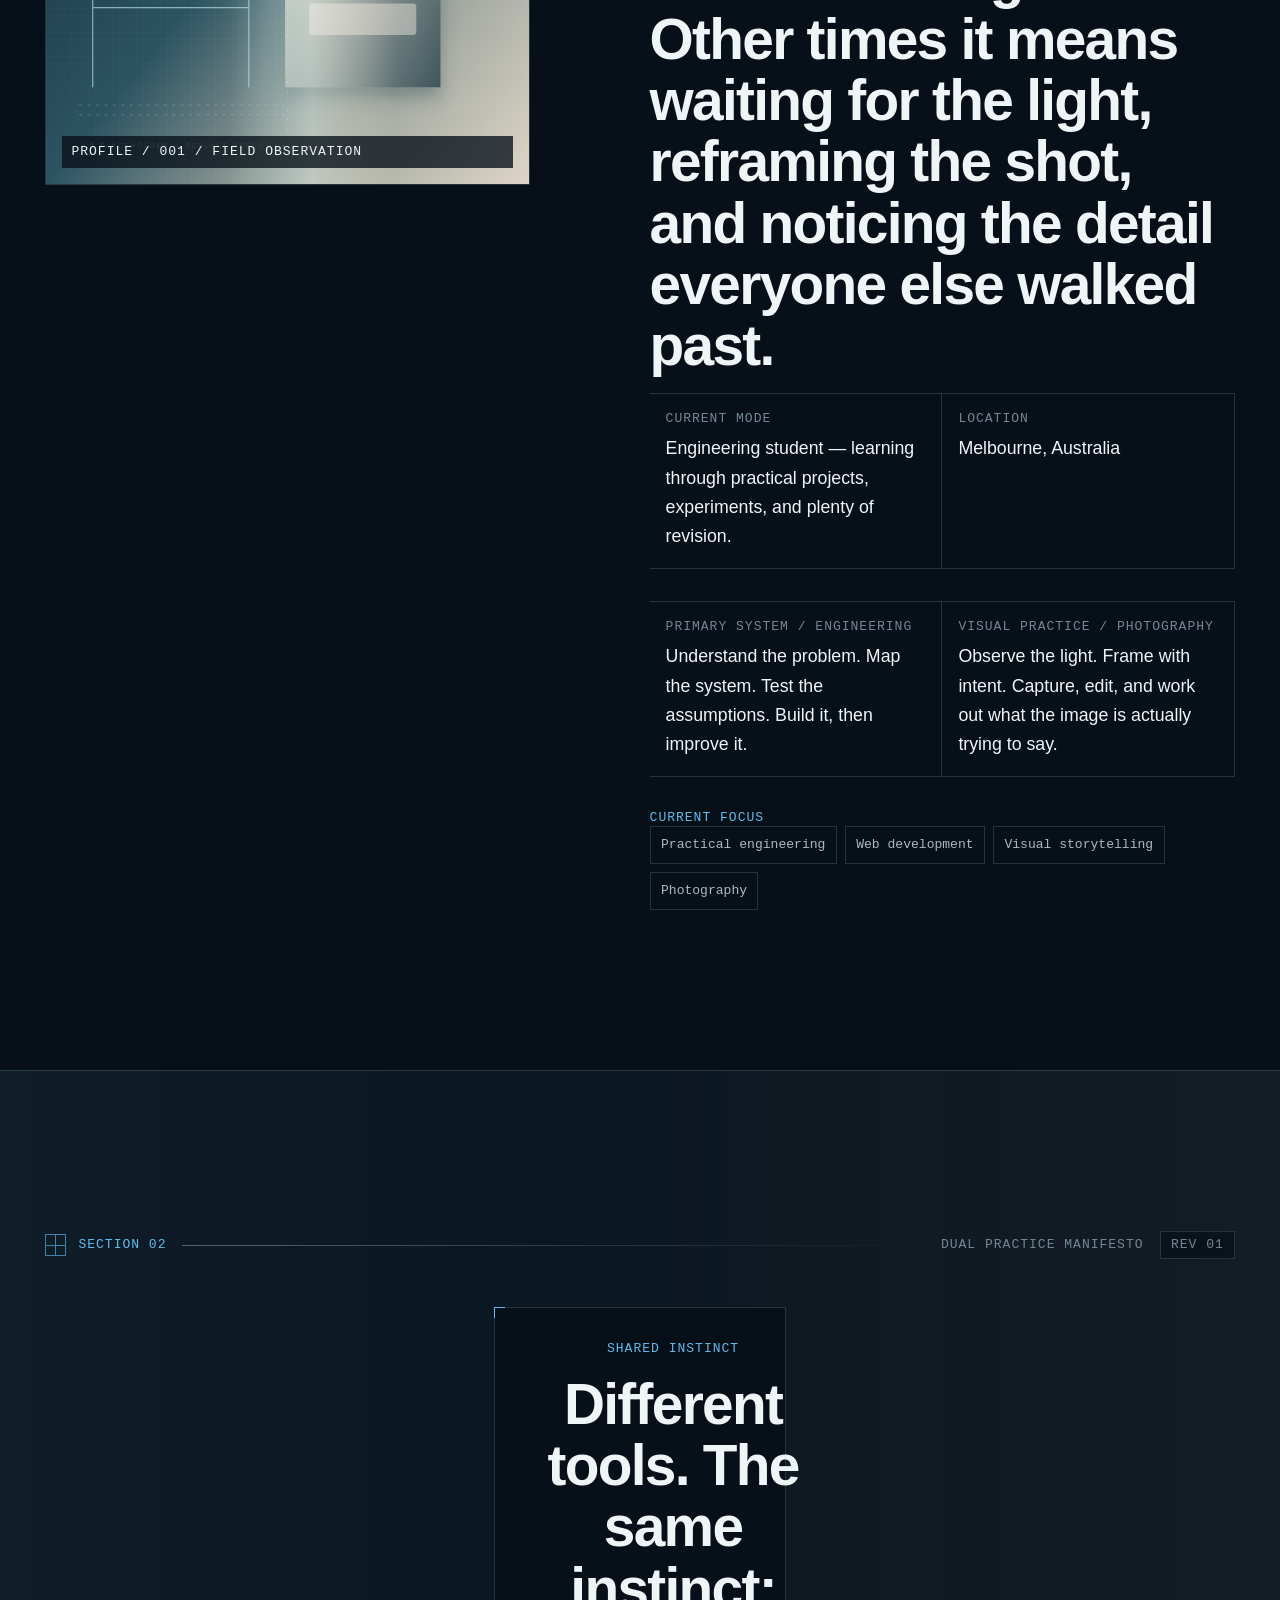
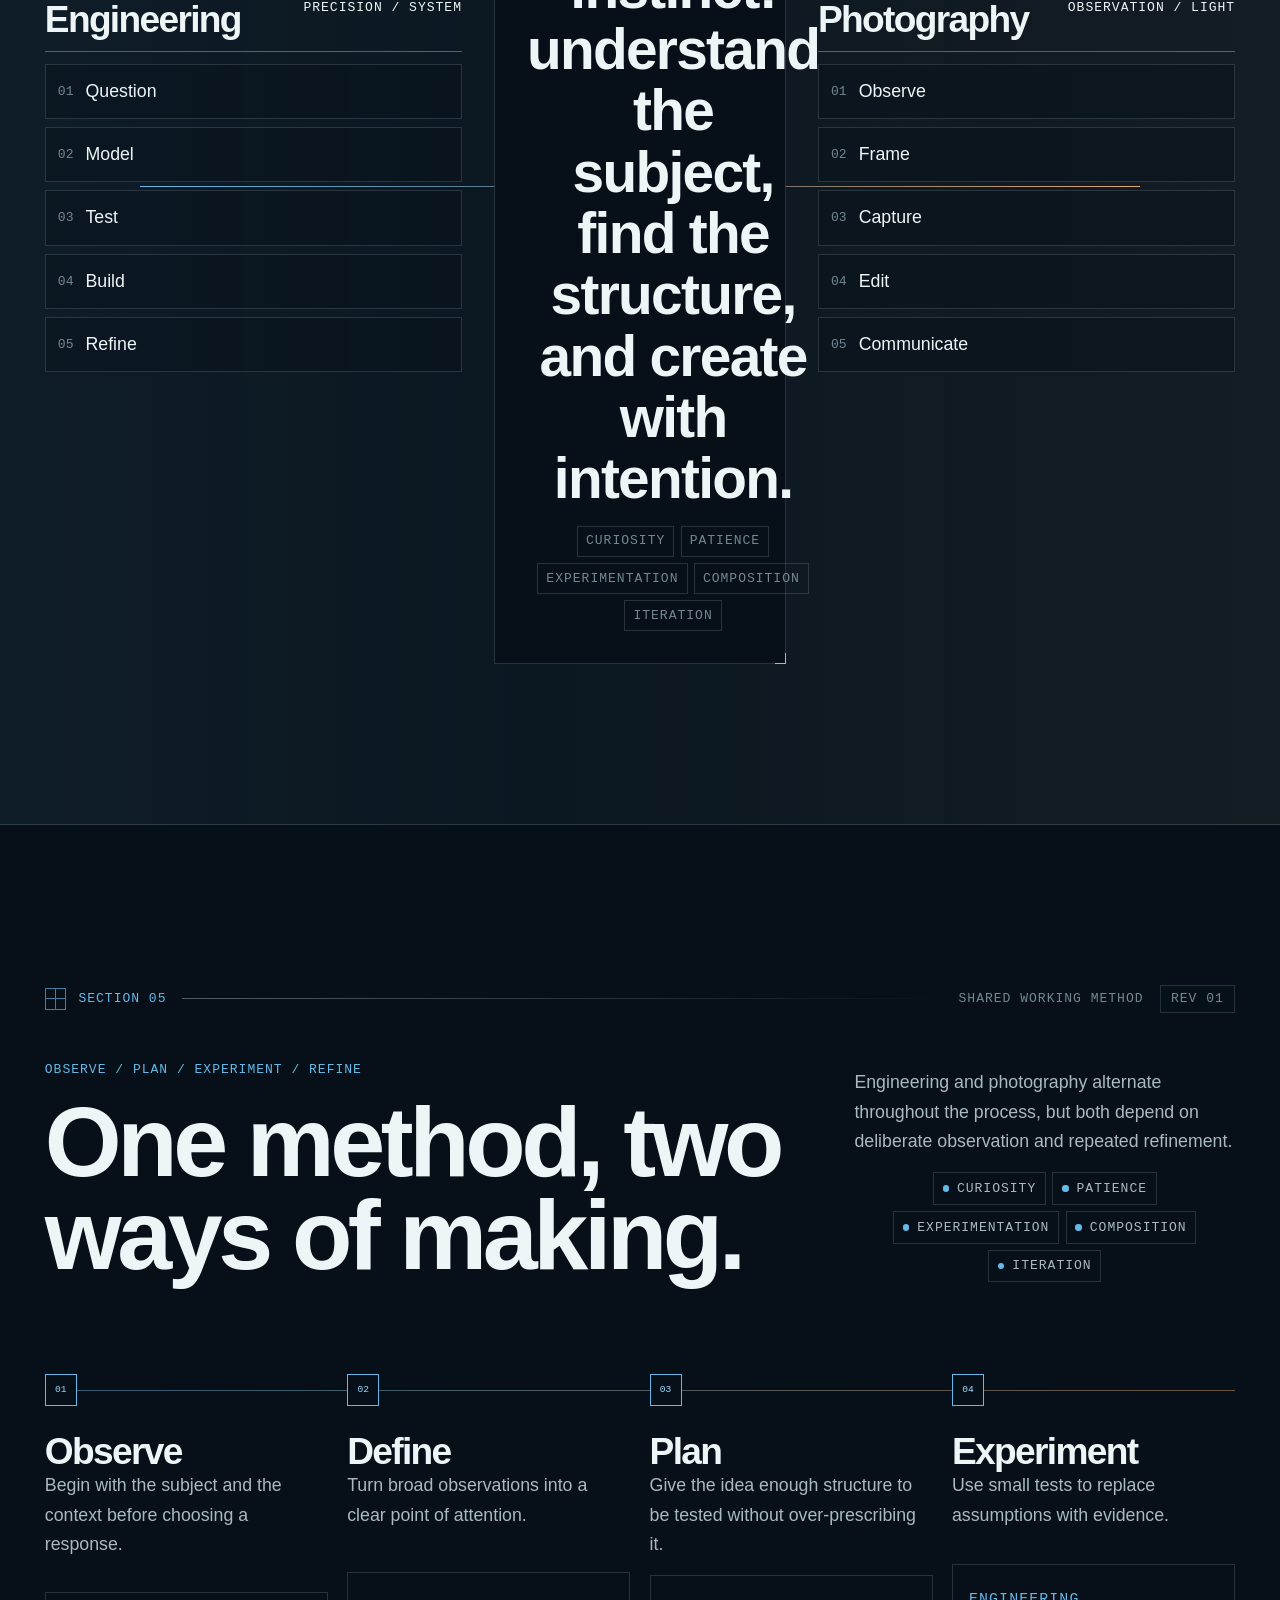
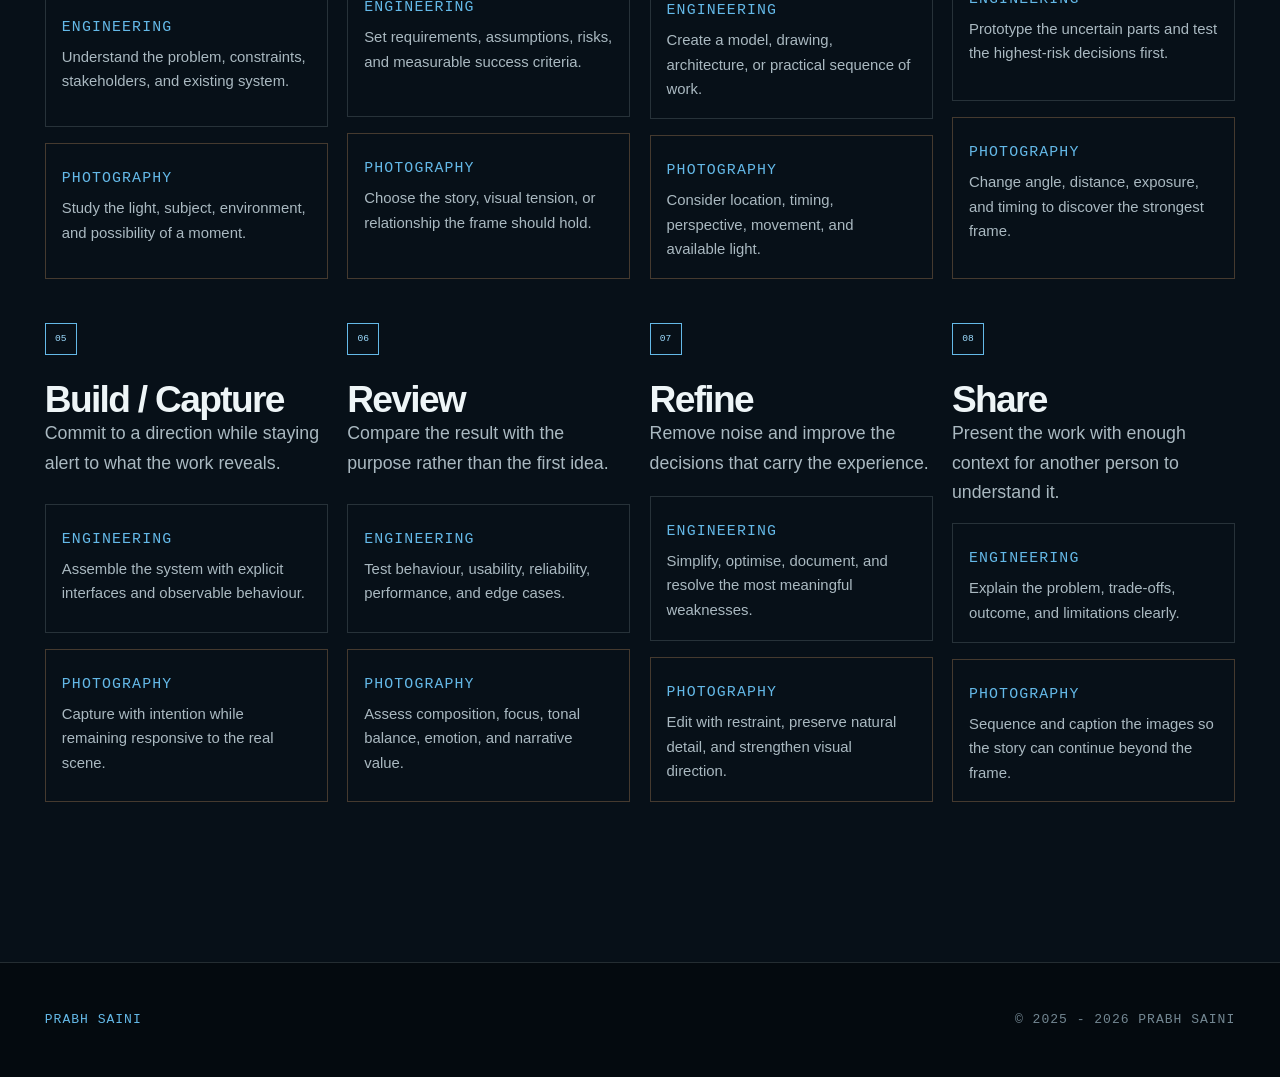
==== commit 918ce4cb: "Update About copy and remove private project output" ====
--- a/about/index.html
+++ b/about/index.html
@@ -1,8 +1,8 @@
-<!DOCTYPE html><html lang="en-AU"> <head><meta charset="UTF-8"><meta name="viewport" content="width=device-width, initial-scale=1"><meta name="theme-color" content="#071018"><meta name="color-scheme" content="dark"><meta name="generator" content="Astro v7.1.1"><link rel="icon" type="image/svg+xml" href="/favicon.svg"><link rel="sitemap" href="/sitemap-index.xml"><title>About — Prabh Saini</title> <meta name="description" content="About Prabh Saini’s connected engineering and photography practice."> <link rel="canonical" href="https://prabhsaini.au/about/"> <meta name="robots" content="noindex, follow"> <meta property="og:type" content="website"> <meta property="og:title" content="About — Prabh Saini"> <meta property="og:description" content="About Prabh Saini’s connected engineering and photography practice."> <meta property="og:url" content="https://prabhsaini.au/about/"> <meta property="og:image" content="https://prabhsaini.au/social-preview-placeholder.svg"> <meta property="og:site_name" content="Prabh Saini"> <meta property="og:locale" content="en_AU"> <meta name="twitter:card" content="summary_large_image"> <meta name="twitter:title" content="About — Prabh Saini"> <meta name="twitter:description" content="About Prabh Saini’s connected engineering and photography practice."> <meta name="twitter:image" content="https://prabhsaini.au/social-preview-placeholder.svg"> <style>.shared-principle-node[data-astro-cid-hd32jpot]{align-items:center;gap:var(--space-2);border:1px solid var(--colour-line-secondary);color:var(--colour-text-secondary);padding:.4rem .55rem;display:inline-flex}.shared-principle-node[data-astro-cid-hd32jpot]:before{aspect-ratio:1;content:"";background:var(--colour-accent-blue);border-radius:50%;width:.4rem}
+<!DOCTYPE html><html lang="en-AU"> <head><meta charset="UTF-8"><meta name="viewport" content="width=device-width, initial-scale=1"><meta name="theme-color" content="#071018"><meta name="color-scheme" content="dark"><meta name="generator" content="Astro v7.1.1"><link rel="icon" type="image/svg+xml" href="/favicon.svg"><link rel="sitemap" href="/sitemap-index.xml"><title>About — Prabh Saini</title> <meta name="description" content="About Prabh Saini’s engineering studies, practical projects, and photography."> <link rel="canonical" href="https://prabhsaini.au/about/"> <meta name="robots" content="noindex, follow"> <meta property="og:type" content="website"> <meta property="og:title" content="About — Prabh Saini"> <meta property="og:description" content="About Prabh Saini’s engineering studies, practical projects, and photography."> <meta property="og:url" content="https://prabhsaini.au/about/"> <meta property="og:image" content="https://prabhsaini.au/social-preview-placeholder.svg"> <meta property="og:site_name" content="Prabh Saini"> <meta property="og:locale" content="en_AU"> <meta name="twitter:card" content="summary_large_image"> <meta name="twitter:title" content="About — Prabh Saini"> <meta name="twitter:description" content="About Prabh Saini’s engineering studies, practical projects, and photography."> <meta name="twitter:image" content="https://prabhsaini.au/social-preview-placeholder.svg"> <style>.shared-principle-node[data-astro-cid-hd32jpot]{align-items:center;gap:var(--space-2);border:1px solid var(--colour-line-secondary);color:var(--colour-text-secondary);padding:.4rem .55rem;display:inline-flex}.shared-principle-node[data-astro-cid-hd32jpot]:before{aspect-ratio:1;content:"";background:var(--colour-accent-blue);border-radius:50%;width:.4rem}
 </style><link rel="stylesheet" href="/assets/BaseLayout.CWZB0xAN.css"></head> <body class> <a class="skip-link" href="#main-content">Skip to main content</a> <header class="site-header" data-site-header> <a class="site-identity" href="/" aria-label="Prabh Saini — home"> <span class="site-identity__mark" aria-hidden="true">PS</span> <span class="site-identity__text"> <strong>Prabh Saini</strong> </span> </a> <nav class="desktop-navigation" aria-label="Primary navigation"> <ol role="list"> <li> <a href="/" data-section-link="hero"> <span aria-hidden="true">01</span> Index </a> </li><li> <a href="/#about" data-section-link="about"> <span aria-hidden="true">02</span> About me </a> </li><li> <a href="/#contact" data-section-link="contact"> <span aria-hidden="true">03</span> Contact </a> </li> </ol> </nav> <details class="mobile-navigation" data-mobile-nav> <summary> <span class="visually-hidden">Primary menu</span> <span class="mobile-navigation__label technical">Index</span> <span class="mobile-navigation__icon" aria-hidden="true"><i></i><i></i></span> </summary> <div class="mobile-navigation__sheet"> <p class="eyebrow">Drawing index / Navigate</p> <nav aria-label="Mobile navigation"> <ol role="list"> <li> <a href="/"> <span class="technical">01</span> Index </a> </li><li> <a href="/#about"> <span class="technical">02</span> About me </a> </li><li> <a href="/#contact"> <span class="technical">03</span> Contact </a> </li> </ol> </nav> <p class="mobile-navigation__status technical">Static build / Revision 01</p> </div> </details> </header> <div class="scroll-progress" aria-hidden="true"> <span class="scroll-progress__label technical">000</span> <span class="scroll-progress__track"><i data-scroll-progress></i></span> <span class="scroll-progress__label technical">100</span> </div> <main id="main-content" tabindex="-1">  <header class="page-hero"> <div class="blueprint-grid" aria-hidden="true"></div> <div class="page-shell page-hero__layout"> <div class="page-hero__copy"> <p class="eyebrow">Personal specification / Subject 001</p> <h1>Observe closely. Build deliberately.</h1> <p class="lede">
-This page is ready for Prabh’s verified biography, current role, studies, and personal
-					history. The structure connects technical practice with visual attention.
-</p> </div> </div> </header> <section class="section-shell page-shell" id="about" aria-labelledby="about-title"> <div class="section-indicator"> <span class="section-marker technical">Section 02</span> <span class="section-indicator__line" aria-hidden="true"></span> <span class="technical">About me</span> <span class="revision-tag technical">REV 01</span> </div> <div class="section-heading" data-reveal> <div> <p class="eyebrow">Subject / Prabh Saini</p> <h2 id="about-title">About me.</h2> </div> <p>An editable introduction to Prabh’s engineering and photography practice. Replace this placeholder with a verified personal summary.</p> </div> <div class="profile-specification"> <figure data-reveal="true" class="technical-frame profile-specification__image"> <div class="crop-marks" aria-hidden="true"></div>  <div data-image-frame>  <img src="/assets/blueprint-portrait-4x5.Lexrg_JC_ZaCKYN.svg" srcset="/assets/blueprint-portrait-4x5.Lexrg_JC_Z2chwe2.svg 400w, /assets/blueprint-portrait-4x5.Lexrg_JC_Tl4GO.svg 640w, /assets/blueprint-portrait-4x5.Lexrg_JC_ZwLCl6.svg 960w, /assets/blueprint-portrait-4x5.Lexrg_JC_ZaCKYN.svg 1200w" alt="Portrait-format blueprint-to-reality placeholder awaiting Prabh’s profile photograph." sizes="(max-width: 48rem) 88vw, 42vw" loading="lazy" decoding="async" width="1200" height="1500"> </div> <figcaption class="technical">Profile / 001 / Field observation</figcaption>  </figure> <div class="profile-specification__content" data-reveal> <div class="profile-specification__biography"> <p class="statement">I observe, plan, experiment, build, refine, and capture. This placeholder statement connects a structured engineering mindset with a visual practice built around attention and perspective.</p> <dl class="specification-list"> <div> <dt class="technical">Current mode</dt> <dd>Current study or role — replace before launch</dd> </div> <div> <dt class="technical">Location</dt> <dd>Melbourne, Australia</dd> </div> </dl> </div> <dl class="specification-list"> <div> <dt class="technical">Primary system / Engineering</dt> <dd>Question, model, test, build, refine.</dd> </div> <div> <dt class="technical">Visual practice / Photography</dt> <dd>Observe, frame, capture, edit, communicate.</dd> </div> </dl> <div> <p class="eyebrow">Current focus</p> <ul class="principles-list" role="list"> <li>Problem-solving</li><li>Systems</li><li>Visual storytelling</li><li>Photography</li> </ul> </div>  </div> </div> </section> <section class="manifesto section-shell" aria-labelledby="manifesto-title"> <div class="page-shell"> <div class="section-indicator"> <span class="section-marker technical">Section 02</span> <span class="section-indicator__line" aria-hidden="true"></span> <span class="technical">Dual practice manifesto</span> <span class="revision-tag technical">REV 01</span> </div> <h2 class="visually-hidden" id="manifesto-title">How engineering and photography connect</h2> <div class="manifesto__diagram"> <div class="practice-path" data-reveal> <div class="practice-path__heading"> <h3>Engineering</h3> <span class="technical">Precision / System</span> </div> <ol role="list"> <li>Question</li><li>Model</li><li>Test</li><li>Build</li><li>Refine</li> </ol> </div> <div class="manifesto__shared technical-frame" data-reveal> <p class="eyebrow">Shared instinct</p> <p class="statement">Different tools. The same instinct: understand the subject, find the structure, and create with intention.</p> <div class="shared-nodes technical"> <span>Curiosity</span><span>Patience</span><span>Experimentation</span><span>Composition</span><span>Iteration</span> </div> </div> <div class="practice-path" data-reveal> <div class="practice-path__heading"> <h3>Photography</h3> <span class="technical">Observation / Light</span> </div> <ol role="list"> <li>Observe</li><li>Frame</li><li>Capture</li><li>Edit</li><li>Communicate</li> </ol> </div> <div class="manifesto__connection" aria-hidden="true"> <span class="construction-line" data-draw aria-hidden="true"></span> </div> </div> </div> </section> <section class="section-shell page-shell" id="process" aria-labelledby="process-title"> <div class="section-indicator"> <span class="section-marker technical">Section 05</span> <span class="section-indicator__line" aria-hidden="true"></span> <span class="technical">Shared working method</span> <span class="revision-tag technical">REV 01</span> </div> <div class="section-heading" data-reveal> <div> <p class="eyebrow">Observe / Plan / Experiment / Refine</p> <h2 id="process-title">One method, two ways of making.</h2> </div> <div> <p>
+Engineering gives me a way to understand systems and solve practical problems. Photography
+					slows me down enough to notice light, composition, and the details around me.
+</p> </div> </div> </header> <section class="section-shell page-shell" id="about" aria-labelledby="about-title"> <div class="section-indicator"> <span class="section-marker technical">Section 02</span> <span class="section-indicator__line" aria-hidden="true"></span> <span class="technical">About me</span> <span class="revision-tag technical">REV 01</span> </div> <div class="section-heading" data-reveal> <div> <p class="eyebrow">Subject / Prabh Saini</p> <h2 id="about-title">About me.</h2> </div> <p>I’m Prabh, an engineering student and photographer based in Melbourne. I spend a lot of my time figuring out how things work, building better versions of them, or looking for a more interesting way to frame what is already there.</p> </div> <div class="profile-specification"> <figure data-reveal="true" class="technical-frame profile-specification__image"> <div class="crop-marks" aria-hidden="true"></div>  <div data-image-frame>  <img src="/assets/blueprint-portrait-4x5.Lexrg_JC_ZaCKYN.svg" srcset="/assets/blueprint-portrait-4x5.Lexrg_JC_Z2chwe2.svg 400w, /assets/blueprint-portrait-4x5.Lexrg_JC_Tl4GO.svg 640w, /assets/blueprint-portrait-4x5.Lexrg_JC_ZwLCl6.svg 960w, /assets/blueprint-portrait-4x5.Lexrg_JC_ZaCKYN.svg 1200w" alt="Portrait-format blueprint-to-reality placeholder awaiting Prabh’s profile photograph." sizes="(max-width: 48rem) 88vw, 42vw" loading="lazy" decoding="async" width="1200" height="1500"> </div> <figcaption class="technical">Profile / 001 / Field observation</figcaption>  </figure> <div class="profile-specification__content" data-reveal> <div class="profile-specification__biography"> <p class="statement">I like turning loose ideas into real things. Sometimes that means mapping out a system, testing a prototype, or rebuilding a website until it feels right. Other times it means waiting for the light, reframing the shot, and noticing the detail everyone else walked past.</p> <dl class="specification-list"> <div> <dt class="technical">Current mode</dt> <dd>Engineering student — learning through practical projects, experiments, and plenty of revision.</dd> </div> <div> <dt class="technical">Location</dt> <dd>Melbourne, Australia</dd> </div> </dl> </div> <dl class="specification-list"> <div> <dt class="technical">Primary system / Engineering</dt> <dd>Understand the problem. Map the system. Test the assumptions. Build it, then improve it.</dd> </div> <div> <dt class="technical">Visual practice / Photography</dt> <dd>Observe the light. Frame with intent. Capture, edit, and work out what the image is actually trying to say.</dd> </div> </dl> <div> <p class="eyebrow">Current focus</p> <ul class="principles-list" role="list"> <li>Practical engineering</li><li>Web development</li><li>Visual storytelling</li><li>Photography</li> </ul> </div>  </div> </div> </section> <section class="manifesto section-shell" aria-labelledby="manifesto-title"> <div class="page-shell"> <div class="section-indicator"> <span class="section-marker technical">Section 02</span> <span class="section-indicator__line" aria-hidden="true"></span> <span class="technical">Dual practice manifesto</span> <span class="revision-tag technical">REV 01</span> </div> <h2 class="visually-hidden" id="manifesto-title">How engineering and photography connect</h2> <div class="manifesto__diagram"> <div class="practice-path" data-reveal> <div class="practice-path__heading"> <h3>Engineering</h3> <span class="technical">Precision / System</span> </div> <ol role="list"> <li>Question</li><li>Model</li><li>Test</li><li>Build</li><li>Refine</li> </ol> </div> <div class="manifesto__shared technical-frame" data-reveal> <p class="eyebrow">Shared instinct</p> <p class="statement">Different tools. The same instinct: understand the subject, find the structure, and create with intention.</p> <div class="shared-nodes technical"> <span>Curiosity</span><span>Patience</span><span>Experimentation</span><span>Composition</span><span>Iteration</span> </div> </div> <div class="practice-path" data-reveal> <div class="practice-path__heading"> <h3>Photography</h3> <span class="technical">Observation / Light</span> </div> <ol role="list"> <li>Observe</li><li>Frame</li><li>Capture</li><li>Edit</li><li>Communicate</li> </ol> </div> <div class="manifesto__connection" aria-hidden="true"> <span class="construction-line" data-draw aria-hidden="true"></span> </div> </div> </div> </section> <section class="section-shell page-shell" id="process" aria-labelledby="process-title"> <div class="section-indicator"> <span class="section-marker technical">Section 05</span> <span class="section-indicator__line" aria-hidden="true"></span> <span class="technical">Shared working method</span> <span class="revision-tag technical">REV 01</span> </div> <div class="section-heading" data-reveal> <div> <p class="eyebrow">Observe / Plan / Experiment / Refine</p> <h2 id="process-title">One method, two ways of making.</h2> </div> <div> <p>
 Engineering and photography alternate throughout the process, but both depend on deliberate
 				observation and repeated refinement.
-</p> <div class="shared-nodes"> <span class="shared-principle-node technical" data-astro-cid-hd32jpot>Curiosity</span><span class="shared-principle-node technical" data-astro-cid-hd32jpot>Patience</span><span class="shared-principle-node technical" data-astro-cid-hd32jpot>Experimentation</span><span class="shared-principle-node technical" data-astro-cid-hd32jpot>Composition</span><span class="shared-principle-node technical" data-astro-cid-hd32jpot>Iteration</span> </div> </div> </div> <div class="process-diagram"> <article class="process-step" data-reveal> <div> <h3>Observe</h3> <p>Begin with the subject and the context before choosing a response.</p> </div> <div class="process-step__practice"> <p class="eyebrow">Engineering</p> <p>Understand the problem, constraints, stakeholders, and existing system.</p> </div> <div class="process-step__practice process-step__practice--photo"> <p class="eyebrow">Photography</p> <p>Study the light, subject, environment, and possibility of a moment.</p> </div> </article><article class="process-step" data-reveal> <div> <h3>Define</h3> <p>Turn broad observations into a clear point of attention.</p> </div> <div class="process-step__practice"> <p class="eyebrow">Engineering</p> <p>Set requirements, assumptions, risks, and measurable success criteria.</p> </div> <div class="process-step__practice process-step__practice--photo"> <p class="eyebrow">Photography</p> <p>Choose the story, visual tension, or relationship the frame should hold.</p> </div> </article><article class="process-step" data-reveal> <div> <h3>Plan</h3> <p>Give the idea enough structure to be tested without over-prescribing it.</p> </div> <div class="process-step__practice"> <p class="eyebrow">Engineering</p> <p>Create a model, drawing, architecture, or practical sequence of work.</p> </div> <div class="process-step__practice process-step__practice--photo"> <p class="eyebrow">Photography</p> <p>Consider location, timing, perspective, movement, and available light.</p> </div> </article><article class="process-step" data-reveal> <div> <h3>Experiment</h3> <p>Use small tests to replace assumptions with evidence.</p> </div> <div class="process-step__practice"> <p class="eyebrow">Engineering</p> <p>Prototype the uncertain parts and test the highest-risk decisions first.</p> </div> <div class="process-step__practice process-step__practice--photo"> <p class="eyebrow">Photography</p> <p>Change angle, distance, exposure, and timing to discover the strongest frame.</p> </div> </article><article class="process-step" data-reveal> <div> <h3>Build / Capture</h3> <p>Commit to a direction while staying alert to what the work reveals.</p> </div> <div class="process-step__practice"> <p class="eyebrow">Engineering</p> <p>Assemble the system with explicit interfaces and observable behaviour.</p> </div> <div class="process-step__practice process-step__practice--photo"> <p class="eyebrow">Photography</p> <p>Capture with intention while remaining responsive to the real scene.</p> </div> </article><article class="process-step" data-reveal> <div> <h3>Review</h3> <p>Compare the result with the purpose rather than the first idea.</p> </div> <div class="process-step__practice"> <p class="eyebrow">Engineering</p> <p>Test behaviour, usability, reliability, performance, and edge cases.</p> </div> <div class="process-step__practice process-step__practice--photo"> <p class="eyebrow">Photography</p> <p>Assess composition, focus, tonal balance, emotion, and narrative value.</p> </div> </article><article class="process-step" data-reveal> <div> <h3>Refine</h3> <p>Remove noise and improve the decisions that carry the experience.</p> </div> <div class="process-step__practice"> <p class="eyebrow">Engineering</p> <p>Simplify, optimise, document, and resolve the most meaningful weaknesses.</p> </div> <div class="process-step__practice process-step__practice--photo"> <p class="eyebrow">Photography</p> <p>Edit with restraint, preserve natural detail, and strengthen visual direction.</p> </div> </article><article class="process-step" data-reveal> <div> <h3>Share</h3> <p>Present the work with enough context for another person to understand it.</p> </div> <div class="process-step__practice"> <p class="eyebrow">Engineering</p> <p>Explain the problem, trade-offs, outcome, and limitations clearly.</p> </div> <div class="process-step__practice process-step__practice--photo"> <p class="eyebrow">Photography</p> <p>Sequence and caption the images so the story can continue beyond the frame.</p> </div> </article> </div> </section>  </main> <footer class="site-footer"> <div class="site-footer__identity"> <p class="eyebrow">Prabh Saini</p> </div> <div class="site-footer__meta technical"> <span>© 2025 - 2026 Prabh Saini</span> </div> </footer> <script type="module" src="/assets/BaseLayout.astro_astro_type_script_index_0_lang.kiUaNgzk.js"></script></body> </html>+</p> <div class="shared-nodes"> <span class="shared-principle-node technical" data-astro-cid-hd32jpot>Curiosity</span><span class="shared-principle-node technical" data-astro-cid-hd32jpot>Patience</span><span class="shared-principle-node technical" data-astro-cid-hd32jpot>Experimentation</span><span class="shared-principle-node technical" data-astro-cid-hd32jpot>Composition</span><span class="shared-principle-node technical" data-astro-cid-hd32jpot>Iteration</span> </div> </div> </div> <div class="process-diagram"> <article class="process-step" data-reveal> <div> <h3>Observe</h3> <p>Begin with the subject and the context before choosing a response.</p> </div> <div class="process-step__practice"> <p class="eyebrow">Engineering</p> <p>Understand the problem, constraints, stakeholders, and existing system.</p> </div> <div class="process-step__practice process-step__practice--photo"> <p class="eyebrow">Photography</p> <p>Study the light, subject, environment, and possibility of a moment.</p> </div> </article><article class="process-step" data-reveal> <div> <h3>Define</h3> <p>Turn broad observations into a clear point of attention.</p> </div> <div class="process-step__practice"> <p class="eyebrow">Engineering</p> <p>Set requirements, assumptions, risks, and measurable success criteria.</p> </div> <div class="process-step__practice process-step__practice--photo"> <p class="eyebrow">Photography</p> <p>Choose the story, visual tension, or relationship the frame should hold.</p> </div> </article><article class="process-step" data-reveal> <div> <h3>Plan</h3> <p>Give the idea enough structure to be tested without over-prescribing it.</p> </div> <div class="process-step__practice"> <p class="eyebrow">Engineering</p> <p>Create a model, drawing, architecture, or practical sequence of work.</p> </div> <div class="process-step__practice process-step__practice--photo"> <p class="eyebrow">Photography</p> <p>Consider location, timing, perspective, movement, and available light.</p> </div> </article><article class="process-step" data-reveal> <div> <h3>Experiment</h3> <p>Use small tests to replace assumptions with evidence.</p> </div> <div class="process-step__practice"> <p class="eyebrow">Engineering</p> <p>Prototype the uncertain parts and test the highest-risk decisions first.</p> </div> <div class="process-step__practice process-step__practice--photo"> <p class="eyebrow">Photography</p> <p>Change angle, distance, exposure, and timing to discover the strongest frame.</p> </div> </article><article class="process-step" data-reveal> <div> <h3>Build / Capture</h3> <p>Commit to a direction while staying alert to what the work reveals.</p> </div> <div class="process-step__practice"> <p class="eyebrow">Engineering</p> <p>Assemble the system with explicit interfaces and observable behaviour.</p> </div> <div class="process-step__practice process-step__practice--photo"> <p class="eyebrow">Photography</p> <p>Capture with intention while remaining responsive to the real scene.</p> </div> </article><article class="process-step" data-reveal> <div> <h3>Review</h3> <p>Compare the result with the purpose rather than the first idea.</p> </div> <div class="process-step__practice"> <p class="eyebrow">Engineering</p> <p>Test behaviour, usability, reliability, performance, and edge cases.</p> </div> <div class="process-step__practice process-step__practice--photo"> <p class="eyebrow">Photography</p> <p>Assess composition, focus, tonal balance, emotion, and narrative value.</p> </div> </article><article class="process-step" data-reveal> <div> <h3>Refine</h3> <p>Remove noise and improve the decisions that carry the experience.</p> </div> <div class="process-step__practice"> <p class="eyebrow">Engineering</p> <p>Simplify, optimise, document, and resolve the most meaningful weaknesses.</p> </div> <div class="process-step__practice process-step__practice--photo"> <p class="eyebrow">Photography</p> <p>Edit with restraint, preserve natural detail, and strengthen visual direction.</p> </div> </article><article class="process-step" data-reveal> <div> <h3>Share</h3> <p>Present the work with enough context for another person to understand it.</p> </div> <div class="process-step__practice"> <p class="eyebrow">Engineering</p> <p>Explain the problem, trade-offs, outcome, and limitations clearly.</p> </div> <div class="process-step__practice process-step__practice--photo"> <p class="eyebrow">Photography</p> <p>Sequence and caption the images so the story can continue beyond the frame.</p> </div> </article> </div> </section>  </main> <footer class="site-footer"> <div class="site-footer__identity"> <p class="eyebrow">Prabh Saini</p> </div> <div class="site-footer__meta technical"> <span>© 2025 - 2026 Prabh Saini</span> </div> </footer> <script type="module" src="/assets/BaseLayout.astro_astro_type_script_index_0_lang.DcIBcHrT.js"></script></body> </html>
